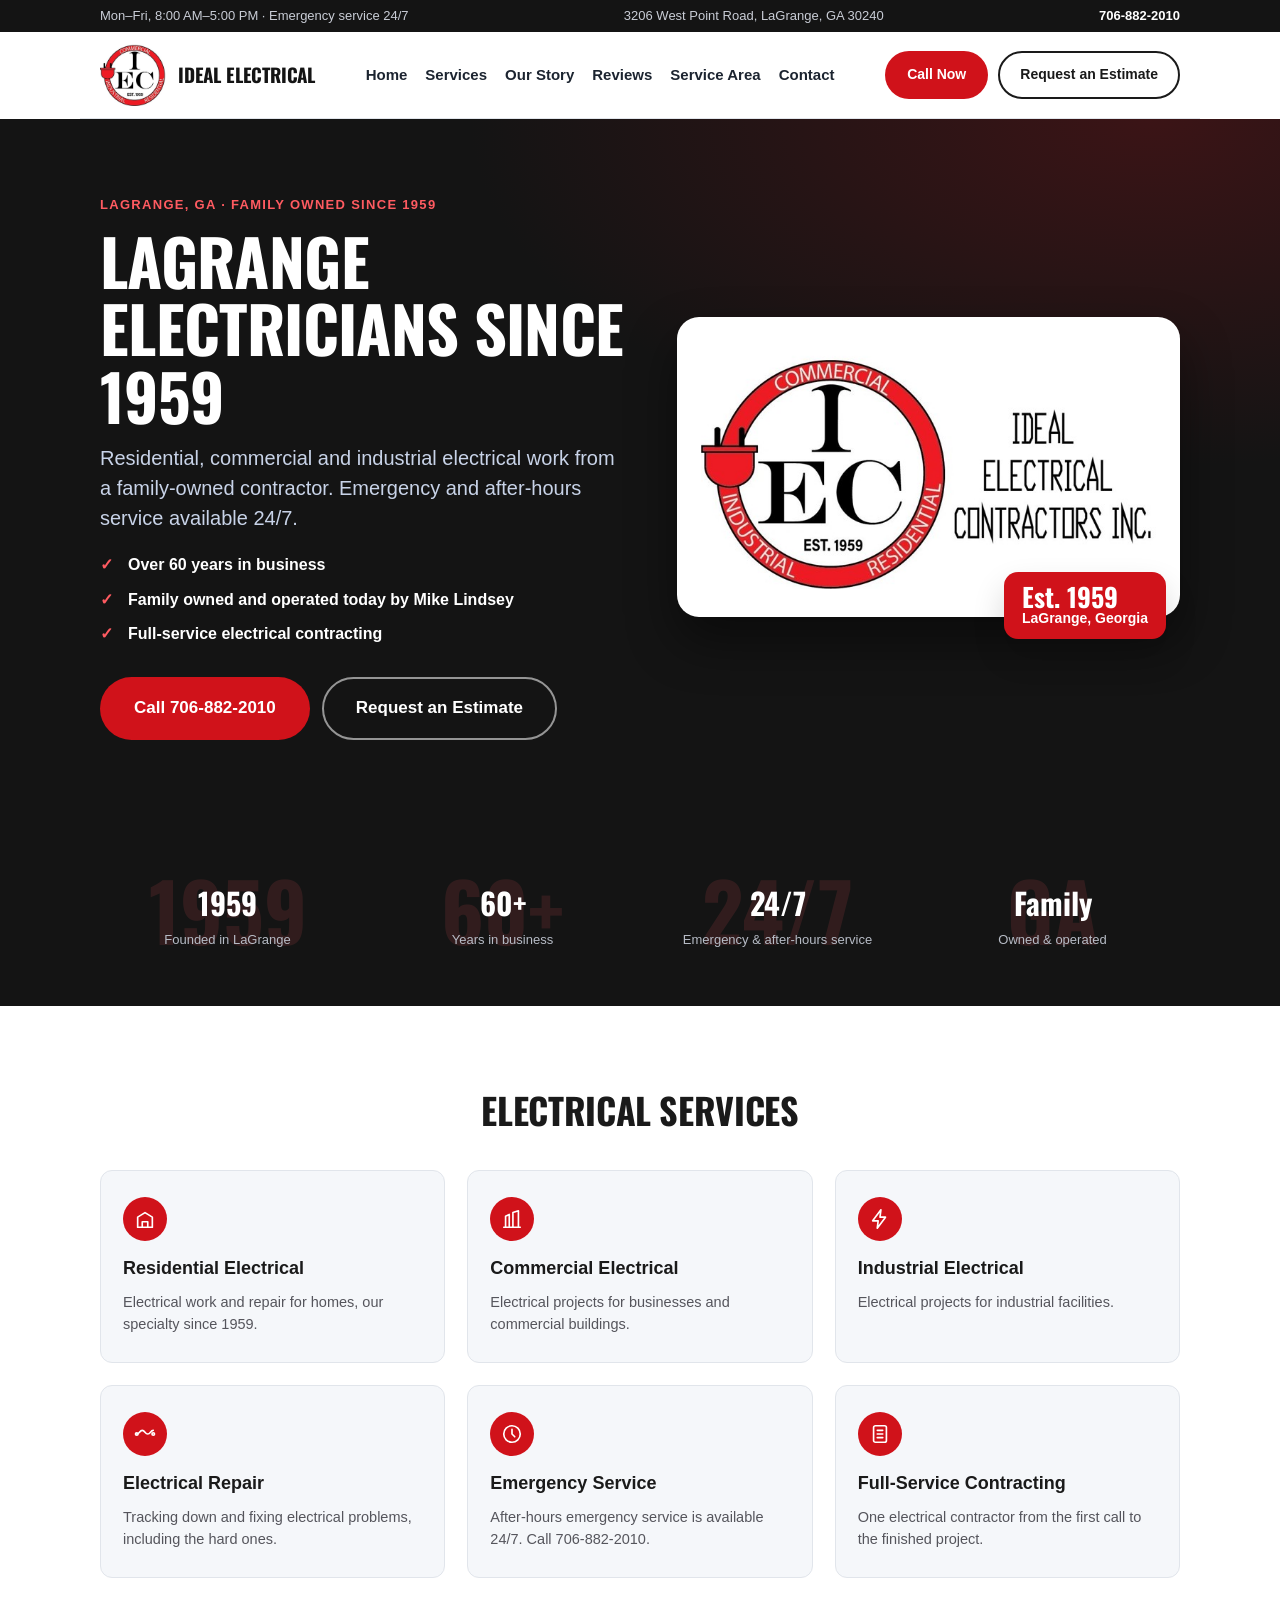
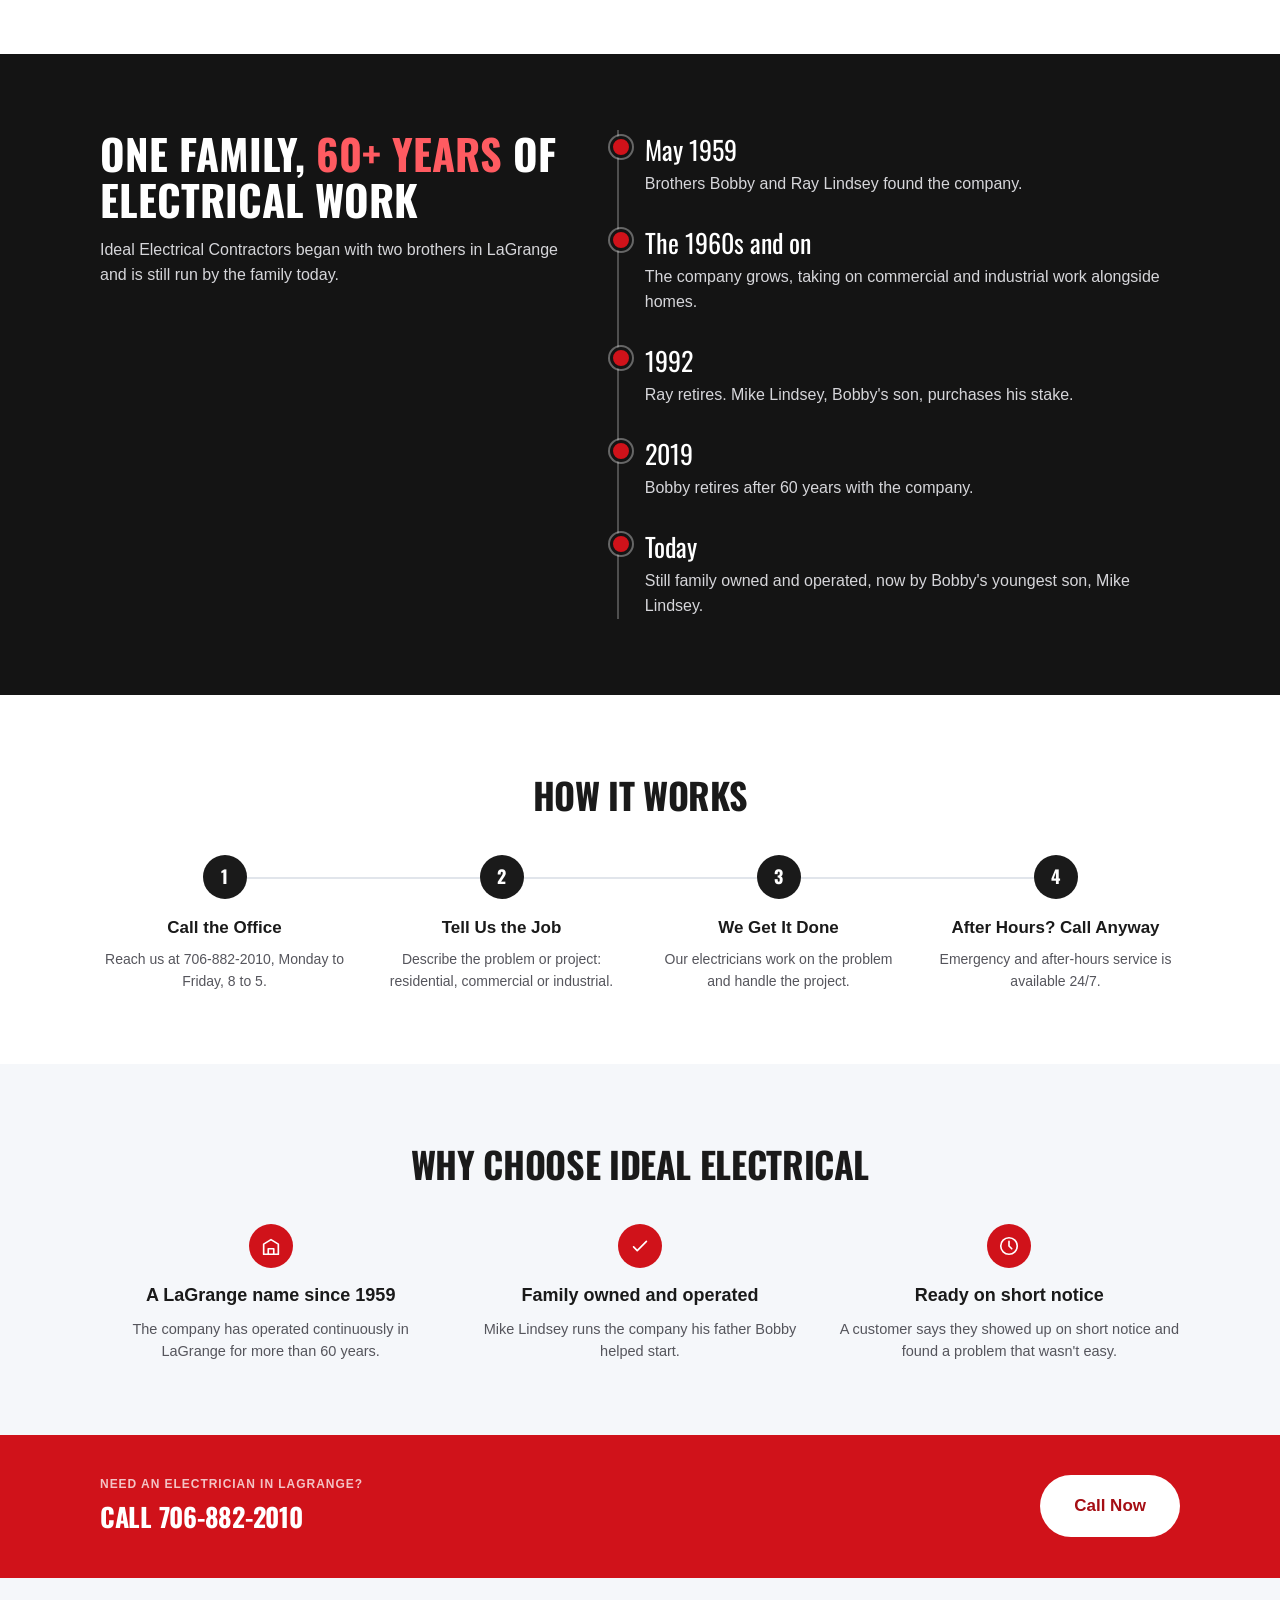
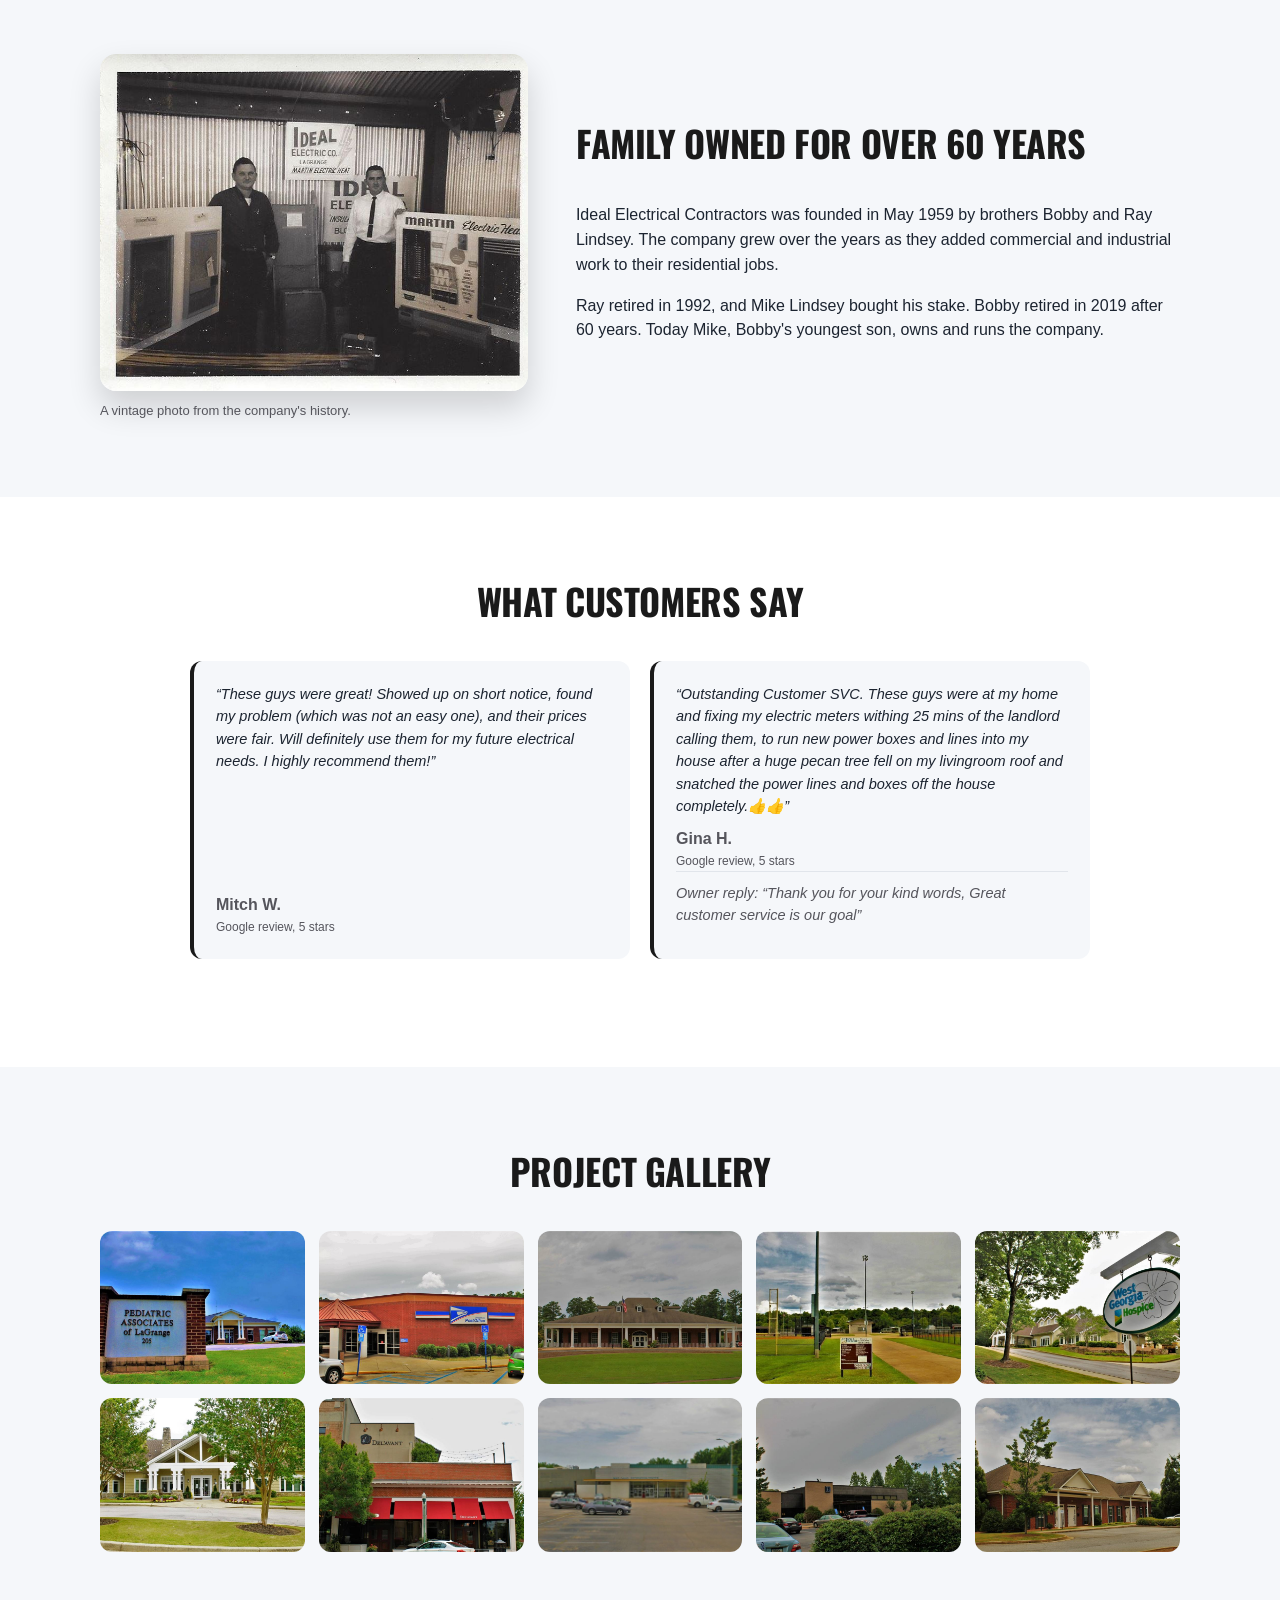
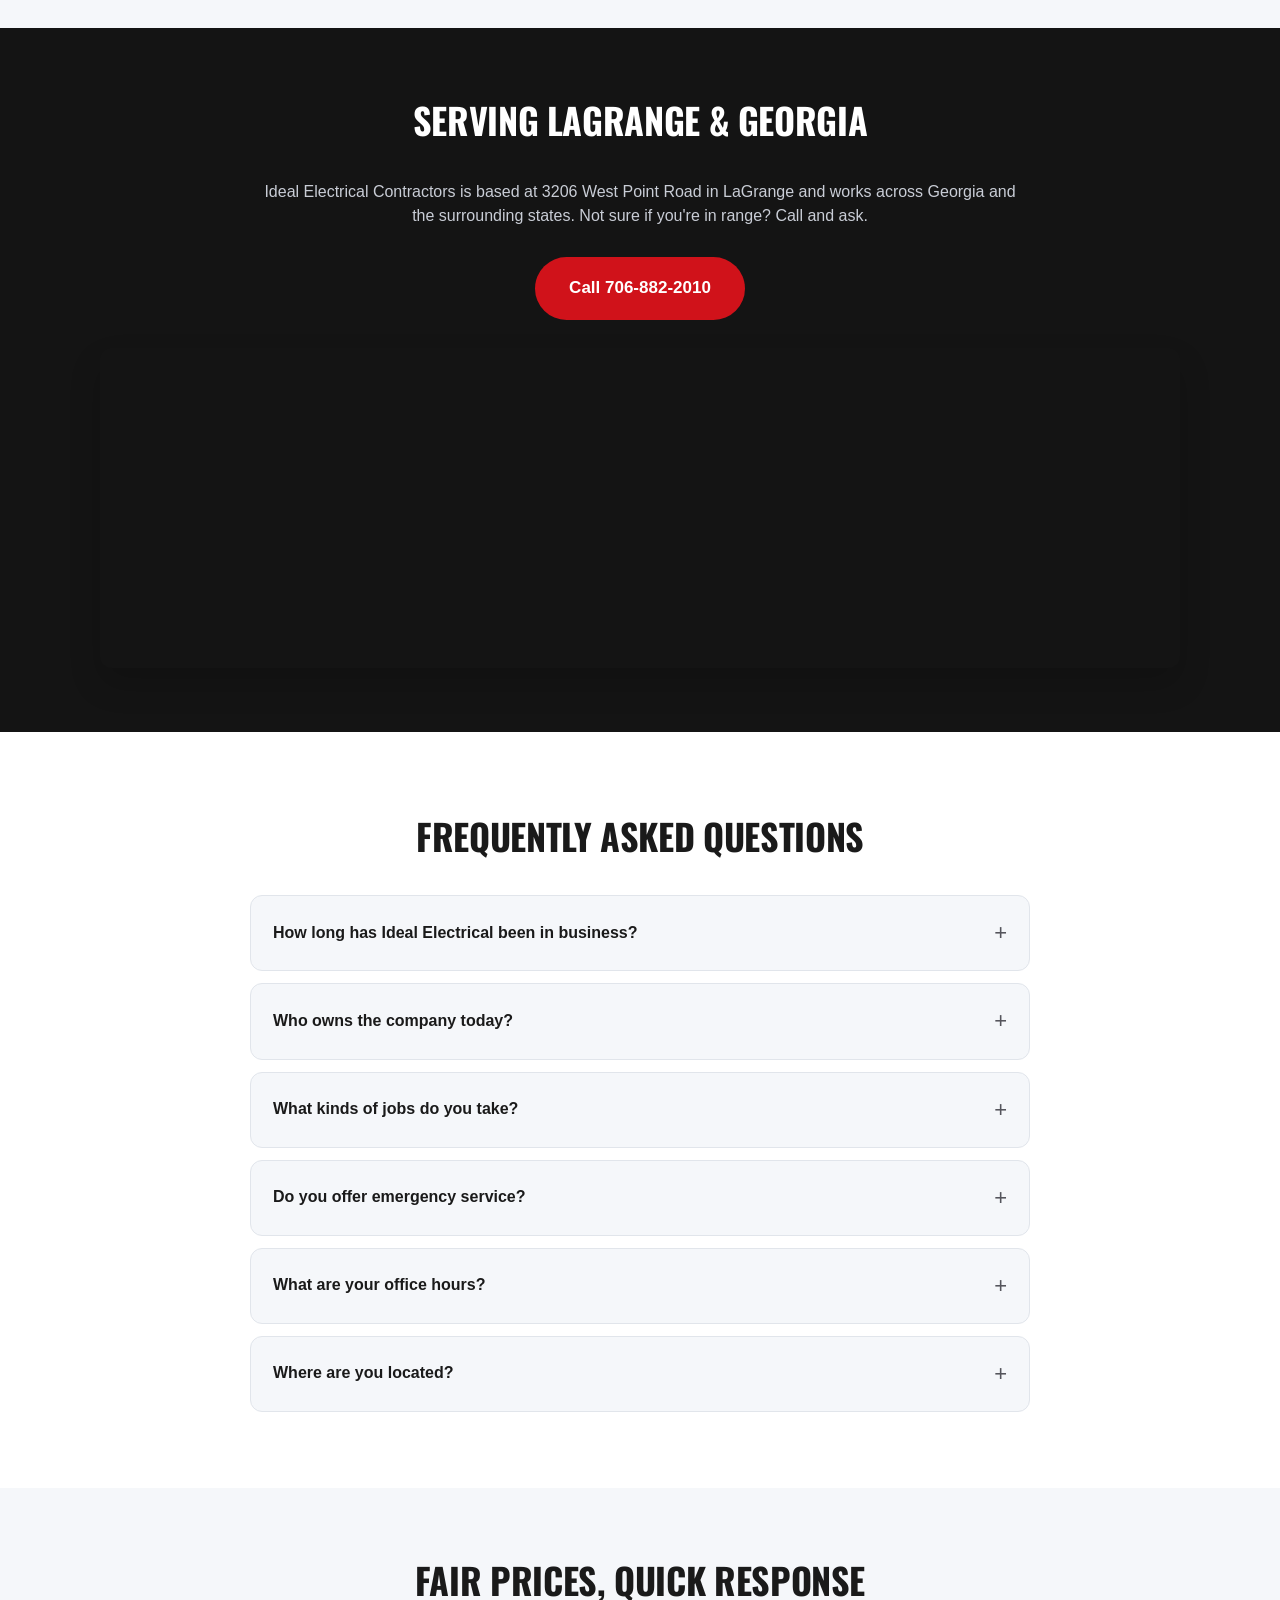
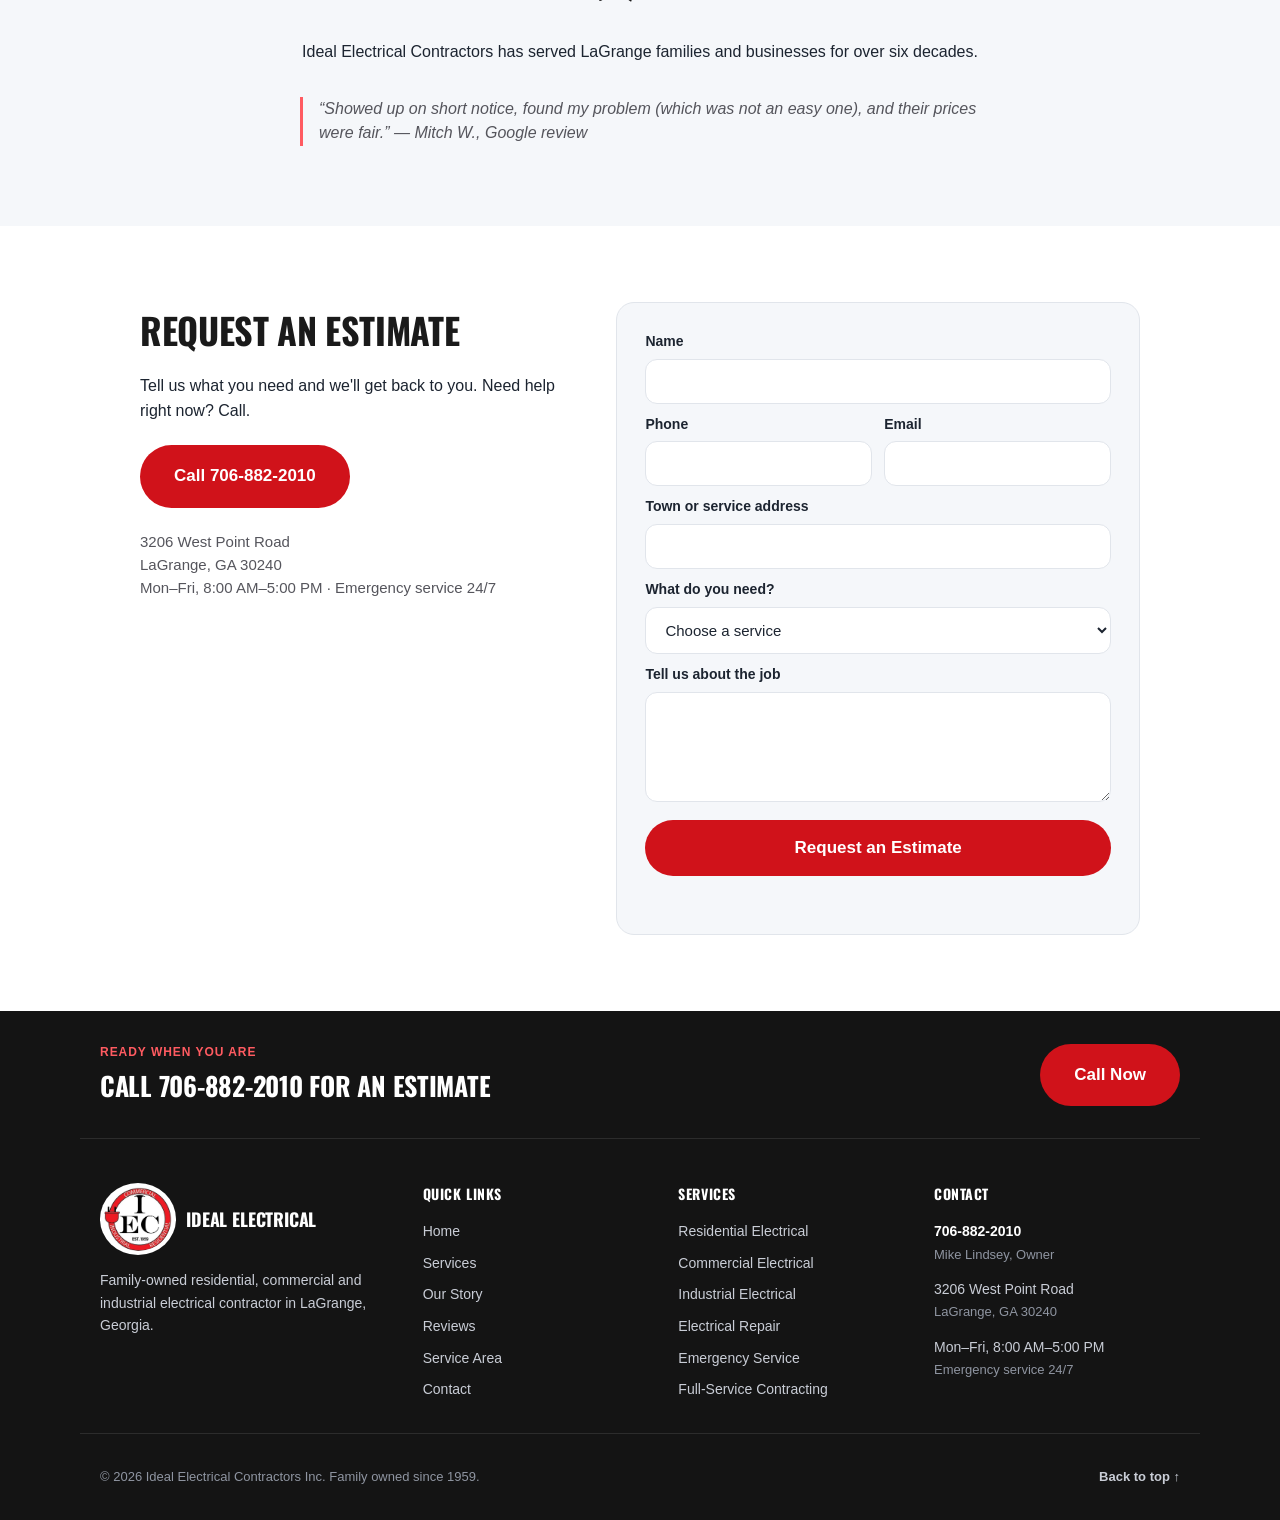
==== index.html @ 40a1b2cd "Free homepage rebuild for Ideal Electrical Contractors (LaGrange, GA) Co-Authored-By: Claude Sonnet " ====
<!DOCTYPE html>
<html lang="en">
<head>
<meta charset="UTF-8">
<meta name="viewport" content="width=device-width, initial-scale=1.0">
<title>LaGrange GA Electrician Since 1959 | Ideal Electrical</title>
<meta name="description" content="Family-owned LaGrange, GA electrical contractor since 1959. Residential, commercial and industrial work, plus 24/7 emergency service. Call 706-882-2010.">
<meta name="robots" content="index, follow">
<meta name="theme-color" content="#141414">
<meta property="og:type" content="website">
<meta property="og:site_name" content="Ideal Electrical Contractors Inc.">
<meta property="og:title" content="LaGrange GA Electrician Since 1959 | Ideal Electrical">
<meta property="og:description" content="Family-owned residential, commercial and industrial electrical contractor in LaGrange, GA since 1959.">
<meta property="og:locale" content="en_US">
<meta name="twitter:card" content="summary_large_image">
<meta name="twitter:title" content="LaGrange GA Electrician Since 1959 | Ideal Electrical">
<meta name="twitter:description" content="Residential, commercial and industrial electrical work since 1959. Call 706-882-2010.">
<!-- TODO before launch: add <link rel="canonical">, og:url, and og:image / twitter:image once the live domain and a hosted preview image exist. -->
<link rel="icon" href="data:image/svg+xml,%3Csvg xmlns='http://www.w3.org/2000/svg' viewBox='0 0 24 24'%3E%3Crect width='24' height='24' rx='5' fill='%23141414'/%3E%3Cpath fill='%23d0121a' d='M13.5 3 6 13.5h5L10 21l8-11h-5.2z'/%3E%3C/svg%3E">
<link rel="preconnect" href="https://fonts.googleapis.com">
<link rel="preconnect" href="https://fonts.gstatic.com" crossorigin>
<link href="https://fonts.googleapis.com/css2?family=Oswald:wght@500;700&display=swap" rel="stylesheet">
<style>
/* ============ Design tokens ============
   Swap these per-business. Pull the primary/accent from the business's real
   logo/brand if they have one — sample the actual pixel colors (PIL/Pillow)
   rather than eyeballing a hex value, it's consistently more accurate.
   Otherwise this navy/amber pairing reads as "trades/trust" without looking
   like a template. Keep it to ONE dominant accent color doing all the
   CTA/heading work; a second brand color (if any) should stay a sparing
   accent (underlines, stat ghost numerals) rather than a second competing
   button color. Dark sections use a near-black ink rather than a second
   brand color — see "Modern visual design patterns" in references/patterns.md. */
:root {
  --color-primary: #1a1a1a;      /* deep navy — the one accent */
  --color-primary-dark: #000000;
  --color-ink: #141414;          /* near-black — full-bleed section bands */
  --color-accent: #ff5b61;       /* amber — sparing use only (underlines, ghost numerals) */
  --color-accent-dark: #d0121a;
  --color-text: #1c2430;
  --color-text-muted: #55555c;
  --color-bg: #ffffff;
  --color-bg-alt: #f5f7fa;
  --color-border: #e1e5eb;
  --font-body: -apple-system, BlinkMacSystemFont, "Segoe UI", Roboto, Helvetica, Arial, sans-serif;
  --font-heading: "Oswald", var(--font-body);
  --radius: 12px;
  --radius-pill: 999px;
  --shadow: 0 2px 10px rgba(0,0,0,.08);
  --shadow-lift: 0 16px 32px rgba(0,0,0,.16);
}

* { box-sizing: border-box; }
html { scroll-behavior: smooth; }
body {
  margin: 0;
  font-family: var(--font-body);
  color: var(--color-text);
  background: var(--color-bg);
  line-height: 1.55;
}
img { max-width: 100%; display: block; }
a { color: inherit; }
.wrap { max-width: 1120px; margin: 0 auto; padding: 0 20px; }

.skip-link {
  position: absolute; left: -999px; top: 0; background: #fff; color: #000;
  padding: 10px 16px; z-index: 100;
}
.skip-link:focus { left: 10px; top: 10px; }

/* Scroll-reveal: opacity + slight rise, disabled outright for reduced-motion.
   Motion is decoration only — never applied to phone numbers or CTAs. */
.reveal { opacity: 0; transform: translateY(16px); transition: opacity .5s ease, transform .5s ease; }
.reveal.is-visible { opacity: 1; transform: translateY(0); }
@media (prefers-reduced-motion: reduce) {
  .reveal { opacity: 1; transform: none; transition: none; }
}

/* ============ Buttons ============ */
.btn {
  display: inline-block;
  padding: 13px 26px;
  border-radius: var(--radius-pill);
  font-weight: 600;
  text-decoration: none;
  border: 2px solid transparent;
  cursor: pointer;
  font-size: 15px;
  transition: background .15s ease, color .15s ease, border-color .15s ease, transform .15s ease;
}
.btn-primary { background: var(--color-primary); color: #fff; }
.btn-primary:hover { background: var(--color-primary-dark); }
.btn-outline { background: transparent; border-color: currentColor; }
.btn-outline:hover { background: rgba(0,0,0,.05); }
.btn-lg { padding: 16px 32px; font-size: 17px; }

/* ============ Header ============ */
.topbar {
  background: var(--color-ink);
  color: #c9cdd6;
  font-size: 13px;
}
.topbar-inner {
  display: flex; flex-wrap: wrap; gap: 8px 20px;
  justify-content: space-between; align-items: center;
  padding: 6px 20px;
}
.topbar-phone { color: #fff; font-weight: 700; text-decoration: none; }
/* The topbar is sticky-header chrome that eats a disproportionate chunk of a
   phone viewport on every scroll position. The phone number is already a
   persistent nav button and a persistent bottom bar on mobile, so the topbar
   (hours + address) is redundant below this width — drop it to give content
   the room back. */
@media (max-width: 640px) {
  .topbar { display: none; }
}

.main-nav {
  display: flex; align-items: center; justify-content: space-between;
  gap: 16px; padding: 12px 20px;
  background: rgba(255,255,255,.9);
  backdrop-filter: saturate(180%) blur(8px);
  border-bottom: 1px solid var(--color-border);
  transition: padding .2s ease, box-shadow .2s ease;
}
.site-header.is-scrolled .main-nav { padding: 6px 20px; box-shadow: var(--shadow); }
.logo { display: flex; align-items: center; gap: 10px; text-decoration: none; }
.logo-badge {
  width: 60px; height: 60px; border-radius: 50%; overflow: hidden;
  position: relative; flex-shrink: 0; background: #fff;
  box-shadow: inset 0 0 0 1px var(--color-border);
  transition: width .2s ease, height .2s ease;
}
.site-header.is-scrolled .logo-badge { width: 46px; height: 46px; }
.logo-badge img { width: 100%; height: 100%; object-fit: cover; }
.logo-text {
  font-family: var(--font-heading); font-size: 22px; font-weight: 700;
  color: var(--color-primary); letter-spacing: -0.01em; text-transform: uppercase;
}
.nav-links { list-style: none; display: flex; gap: 24px; margin: 0; padding: 0; }
.nav-links a { text-decoration: none; font-weight: 600; font-size: 15px; color: var(--color-text); }
.nav-links a:hover { color: var(--color-primary); }
.nav-ctas { display: flex; gap: 10px; }
.nav-ctas .btn-outline { border-color: var(--color-primary); color: var(--color-primary); }
.site-header { position: sticky; top: 0; z-index: 50; }

/* Hamburger toggle — hidden on desktop, shown under the mobile breakpoint */
.menu-toggle {
  display: none; flex-direction: column; justify-content: center; align-items: center;
  gap: 5px; width: 40px; height: 40px; padding: 8px; margin: 0;
  background: transparent; border: none; cursor: pointer; flex-shrink: 0;
}
.menu-toggle span {
  display: block; width: 100%; height: 2px; background: var(--color-primary);
  border-radius: 2px; transition: transform .2s ease, opacity .2s ease;
}
.menu-toggle[aria-expanded="true"] span:nth-child(1) { transform: translateY(7px) rotate(45deg); }
.menu-toggle[aria-expanded="true"] span:nth-child(2) { opacity: 0; }
.menu-toggle[aria-expanded="true"] span:nth-child(3) { transform: translateY(-7px) rotate(-45deg); }

/* Mobile dropdown menu — holds the nav links AND the Call/Estimate buttons on
   mobile, since there's no room for them in the header bar itself. Anchored
   under the header as a floating panel so it overlays the page instead of
   pushing content down. */
.mobile-menu {
  display: none;
  position: absolute; top: 100%; left: 0; right: 0;
  background: #fff; border-bottom: 1px solid var(--color-border);
  box-shadow: var(--shadow-lift);
  padding: 8px 20px 24px;
}
.mobile-menu.is-open { display: block; }
.mobile-menu-links { list-style: none; margin: 0; padding: 0; display: grid; }
.mobile-menu-links a {
  display: block; padding: 14px 2px; font-weight: 600; font-size: 16px;
  text-decoration: none; color: var(--color-text); border-bottom: 1px solid var(--color-border);
}
.mobile-menu-ctas { display: grid; gap: 10px; margin-top: 16px; }
.mobile-menu-ctas .btn { text-align: center; width: 100%; }
.mobile-menu-ctas .btn-outline { border-color: var(--color-primary); color: var(--color-primary); }

@media (max-width: 860px) {
  .nav-links { display: none; }  /* desktop inline nav — replaced by the mobile menu below */
  .nav-ctas { display: none; }   /* header buttons — moved into the mobile menu, not the header bar */
  .menu-toggle { display: flex; }
  .main-nav { position: relative; flex-wrap: nowrap; }
}
@media (min-width: 861px) {
  .mobile-menu { display: none !important; }
}

/* ============ Hero (dark band, framed photo; source photos are low-res so no full-bleed) ============ */
.hero { background: radial-gradient(1100px 520px at 85% 0%, #1d4a96 0%, var(--color-ink) 62%); padding: 76px 0 84px; overflow: hidden; position: relative; }
.hero-inner { display: grid; grid-template-columns: 1.1fr 1fr; gap: 48px; align-items: center; }
.hero-label {
  position: absolute; left: 14px; top: 50%; writing-mode: vertical-rl; transform: rotate(180deg) translateY(50%);
  font-size: 11px; letter-spacing: .3em; text-transform: uppercase; color: rgba(255,255,255,.45); font-weight: 700;
}
.eyebrow { text-transform: uppercase; letter-spacing: .1em; font-size: 13px; font-weight: 700; color: var(--color-accent); margin: 0 0 12px; }
.hero h1 {
  font-family: var(--font-heading); font-size: clamp(36px, 5.6vw, 64px);
  line-height: 1.05; margin: 0 0 20px; color: #fff; text-transform: uppercase; letter-spacing: -0.01em;
}
.hero h1 .h1-sub { display: block; font-family: var(--font-body); font-size: clamp(16px, 1.7vw, 20px); text-transform: none; letter-spacing: 0; color: #c8d3e8; font-weight: 500; margin-top: 14px; line-height: 1.5; max-width: 34em; }
.trust-bullets { list-style: none; margin: 0 0 30px; padding: 0; display: grid; gap: 10px; color: #fff; }
.trust-bullets li { font-weight: 600; padding-left: 28px; position: relative; }
.trust-bullets li::before { content: "\2713"; position: absolute; left: 0; color: var(--color-accent); font-weight: 800; }
.hero-ctas { display: flex; gap: 12px; flex-wrap: wrap; }
.hero .btn-outline { color: #fff; border-color: rgba(255,255,255,.55); }
.hero .btn-outline:hover { background: rgba(255,255,255,.1); }
.btn-accent { background: var(--color-accent); color: #10203f; }
.btn-accent:hover { background: #ffc44f; }

.hero-media { position: relative; }
.hero-media::before {
  content: ""; position: absolute; inset: 18px -16px -16px 18px; border-radius: 22px;
  border: 2px solid var(--color-accent); opacity: .55;
}
.hero-media img.stock-photo { position: relative; width: 100%; aspect-ratio: 4 / 3; object-fit: cover; border-radius: 18px; box-shadow: 0 24px 50px rgba(0,0,0,.45); }
.hero-badge {
  position: absolute; z-index: 2; left: -14px; bottom: 22px; background: var(--color-accent); color: #10203f;
  padding: 12px 18px; border-radius: 14px; font-weight: 800; font-size: 14px; line-height: 1.25; box-shadow: var(--shadow-lift);
}
.hero-badge span { display: block; font-family: var(--font-heading); font-size: 26px; line-height: 1; }
@media (max-width: 860px) {
  .hero { padding: 52px 0 64px; }
  .hero-inner { grid-template-columns: 1fr; }
  .hero-label { display: none; }
  .hero-media { margin: 0 12px 0 0; }
  .hero-badge { left: 10px; }
}

.photo-placeholder {
  background: repeating-linear-gradient(45deg, #dde3ec, #dde3ec 12px, #eef1f6 12px, #eef1f6 24px);
  border: 2px dashed #b7c0cf; border-radius: var(--radius); min-height: 280px;
  display: flex; align-items: center; justify-content: center; color: #5b6472; font-weight: 700; text-align: center; padding: 20px;
}

/* ============ Trust stats bar (ghost-numeral treatment) ============
   data-ghost repeats the stat value as a huge, low-opacity watermark behind
   it — the single highest-payoff visual device found in the modern-design
   research. font-size uses clamp(), not a fixed px — a fixed size overflows
   into the neighboring column on narrow phones. */
.stats-bar { background: var(--color-ink); color: #fff; padding: 44px 0; }
.stats-grid {
  display: grid; grid-template-columns: repeat(4, 1fr); gap: 20px; text-align: center;
}
.stat { position: relative; padding: 12px 8px; overflow: hidden; }
.stat::before {
  content: attr(data-ghost);
  position: absolute; top: 50%; left: 50%; transform: translate(-50%, -55%);
  font-family: var(--font-heading); font-size: clamp(36px, 12vw, 80px); font-weight: 700;
  color: var(--color-accent); opacity: .12; white-space: nowrap; z-index: 0;
  pointer-events: none;
}
.stat-value { position: relative; z-index: 1; display: block; font-family: var(--font-heading); font-size: 30px; font-weight: 700; }
.stat-label { position: relative; z-index: 1; display: block; font-size: 13px; color: #b7bcc6; margin-top: 4px; }
@media (max-width: 700px) { .stats-grid { grid-template-columns: repeat(2, 1fr); } }

/* ============ Services ============ */
.services { padding: 76px 0; }
.services h2, .about h2, .testimonials h2, .service-area h2, .guarantee h2, .contact h2,
.process h2, .why-us h2, .gallery h2, .faq h2 {
  font-family: var(--font-heading); text-transform: uppercase; letter-spacing: -0.01em;
  font-size: clamp(26px, 3.4vw, 36px); color: var(--color-primary); margin: 0 0 32px; text-align: center;
}
.service-area h2 { color: #fff; }
.services-grid { display: grid; grid-template-columns: repeat(3, 1fr); gap: 22px; }
.service-card {
  background: var(--color-bg-alt); border-radius: var(--radius); padding: 26px 22px;
  border: 1px solid var(--color-border);
  transition: transform .2s ease, box-shadow .2s ease, border-color .2s ease;
}
.service-card:hover { transform: translateY(-6px); box-shadow: var(--shadow-lift); border-color: transparent; }
.service-icon {
  width: 44px; height: 44px; border-radius: 50%; background: var(--color-primary);
  display: flex; align-items: center; justify-content: center; margin-bottom: 14px;
}
.service-icon svg { width: 22px; height: 22px; stroke: #fff; fill: none; }
.service-card h3 { margin: 0 0 8px; color: var(--color-primary); font-size: 18px; }
.service-card p { margin: 0; color: var(--color-text-muted); font-size: 14.5px; }
@media (max-width: 860px) { .services-grid { grid-template-columns: repeat(2, 1fr); } }
@media (max-width: 560px) { .services-grid { grid-template-columns: 1fr; } }

/* ============ How It Works (process steps) ============ */
.process { padding: 72px 0; background: var(--color-bg); }
.process-grid { display: grid; grid-template-columns: repeat(4, 1fr); gap: 28px; position: relative; }
.process-grid::before {
  content: ""; position: absolute; top: 22px; left: 12.5%; right: 12.5%; height: 2px;
  background: var(--color-border); z-index: 0;
}
.process-step { position: relative; z-index: 1; text-align: center; }
.process-num {
  display: flex; align-items: center; justify-content: center; margin: 0 auto 16px;
  width: 44px; height: 44px; border-radius: 50%; background: var(--color-primary);
  color: #fff; font-family: var(--font-heading); font-weight: 700; font-size: 18px;
}
.process-step h3 { margin: 0 0 8px; color: var(--color-primary); font-size: 17px; }
.process-step p { margin: 0; color: var(--color-text-muted); font-size: 14px; }
@media (max-width: 860px) {
  .process-grid { grid-template-columns: 1fr 1fr; gap: 32px 20px; }
  .process-grid::before { display: none; }
}
@media (max-width: 480px) { .process-grid { grid-template-columns: 1fr; } }

/* ============ Why Choose Us ============ */
.why-us { padding: 72px 0; background: var(--color-bg-alt); }
.why-us-grid { display: grid; grid-template-columns: repeat(3, 1fr); gap: 28px; }
.why-us-item { text-align: center; }
.why-us-item .service-icon { margin: 0 auto 14px; }
.why-us-item h3 { margin: 0 0 8px; color: var(--color-primary); font-size: 18px; }
.why-us-item p { margin: 0; color: var(--color-text-muted); font-size: 14.5px; }
@media (max-width: 700px) { .why-us-grid { grid-template-columns: 1fr; gap: 32px; } }

/* ============ Mid-page CTA banner ============ */
.cta-banner { background: var(--color-primary); padding: 40px 0; }
.cta-banner-inner {
  display: flex; align-items: center; justify-content: space-between; gap: 20px; flex-wrap: wrap;
}
.cta-banner-eyebrow {
  margin: 0 0 4px; text-transform: uppercase; letter-spacing: .08em; font-size: 12px;
  font-weight: 700; color: rgba(255,255,255,.75);
}
.cta-banner h3 {
  margin: 0; font-family: var(--font-heading); text-transform: uppercase;
  font-size: clamp(19px, 2.4vw, 26px); color: #fff; letter-spacing: -0.01em;
}
.cta-banner .btn-primary { background: #fff; color: var(--color-primary); }
.cta-banner .btn-primary:hover { background: var(--color-bg-alt); }
@media (max-width: 560px) { .cta-banner-inner { flex-direction: column; text-align: center; } }

/* ============ About (blob-crop photo) ============
   A shaped (circle/blob) crop is the best fix for a stock or otherwise
   imperfect photo looking like an obvious placeholder rather than a
   deliberate design choice. */
.about { background: var(--color-bg-alt); padding: 76px 0; }
.about-inner { display: grid; grid-template-columns: .85fr 1.2fr; gap: 48px; align-items: center; }
.about-copy h2 { text-align: left; }
.about-media { position: relative; aspect-ratio: 1 / 1; max-width: 360px; margin: 0 auto; }
.about-media::before {
  content: ""; position: absolute; inset: -18px 6px 6px -18px;
  background: var(--color-accent); opacity: .18; border-radius: 48% 52% 55% 45% / 52% 45% 55% 48%;
  z-index: 0;
}
.about-media img.stock-photo {
  position: relative; z-index: 1; width: 100%; height: 100%; object-fit: cover;
  border-radius: 48% 52% 55% 45% / 52% 45% 55% 48%;
  box-shadow: var(--shadow-lift);
}
@media (max-width: 860px) { .about-inner { grid-template-columns: 1fr; } }

/* ============ Testimonials ============ */
.testimonials { padding: 76px 0; text-align: center; background: var(--color-bg); }
.testimonial-grid { display: grid; grid-template-columns: repeat(3, 1fr); gap: 20px; margin-bottom: 32px; text-align: left; }
.testimonial {
  margin: 0; background: var(--color-bg-alt); border-left: 4px solid var(--color-primary);
  padding: 22px; border-radius: var(--radius); display: flex; flex-direction: column;
  transition: transform .2s ease, box-shadow .2s ease;
}
.testimonial:hover { transform: translateY(-6px); box-shadow: var(--shadow-lift); }
.testimonial p { margin: 0 0 10px; font-style: italic; font-size: 14.5px; }
.testimonial cite { font-weight: 700; font-style: normal; color: var(--color-text-muted); margin-top: auto; }
@media (max-width: 900px) { .testimonial-grid { grid-template-columns: 1fr 1fr; } }
@media (max-width: 620px) { .testimonial-grid { grid-template-columns: 1fr; } }

/* ============ Recent Work gallery ============ */
.gallery { padding: 76px 0; background: var(--color-bg-alt); }
.gallery-grid { display: grid; grid-template-columns: repeat(4, 1fr); gap: 18px; }
.gallery-item { min-height: 0; aspect-ratio: 1 / 1; padding: 12px; font-size: 13px; }
.gallery-item.photo-placeholder { border-radius: var(--radius); }
img.stock-photo.gallery-photo {
  width: 100%; aspect-ratio: 1 / 1; object-fit: cover; border-radius: var(--radius);
  transition: transform .3s ease, box-shadow .3s ease;
}
img.stock-photo.gallery-photo:hover { transform: translateY(-4px); box-shadow: var(--shadow-lift); }
@media (max-width: 860px) { .gallery-grid { grid-template-columns: repeat(2, 1fr); } }

/* ============ Service area (dark ink band) ============ */
.service-area { background: var(--color-ink); color: #fff; padding: 64px 0; text-align: center; }
.service-area-list { color: #c9cdd6; max-width: 760px; margin: 0 auto 28px; }
.map-embed { border-radius: var(--radius); overflow: hidden; box-shadow: var(--shadow-lift); }
.map-embed iframe { width: 100%; height: 320px; border: 0; display: block; filter: grayscale(.15); }

/* ============ FAQ (native details/summary accordion, zero JS) ============ */
.faq { padding: 76px 0; background: var(--color-bg); }
.faq-list { max-width: 780px; margin: 0 auto; display: grid; gap: 12px; }
.faq-item {
  background: var(--color-bg-alt); border: 1px solid var(--color-border); border-radius: var(--radius);
  padding: 4px 22px;
}
.faq-item summary {
  padding: 16px 0; font-weight: 700; color: var(--color-primary); cursor: pointer;
  list-style: none; display: flex; align-items: center; justify-content: space-between; gap: 16px;
}
.faq-item summary::-webkit-details-marker { display: none; }
.faq-item summary::after {
  content: "+"; font-size: 22px; font-weight: 400; color: var(--color-text-muted);
  flex-shrink: 0; transition: transform .2s ease;
}
.faq-item[open] summary::after { transform: rotate(45deg); }
.faq-item p { margin: 0 0 18px; color: var(--color-text-muted); font-size: 14.5px; }

/* ============ Guarantee ============ */
.guarantee { padding: 64px 0; text-align: center; background: var(--color-bg-alt); }
.guarantee-inner { max-width: 720px; margin: 0 auto; }
.guarantee blockquote { margin: 16px 0; font-style: italic; color: var(--color-text-muted); border-left: 3px solid var(--color-accent); padding-left: 16px; text-align: left; display: inline-block; }

/* ============ Contact ============ */
.contact { background: var(--color-bg); padding: 76px 0; text-align: center; }
.contact-inner { max-width: 520px; margin: 0 auto; }
.contact-form { display: grid; gap: 12px; margin-top: 20px; text-align: left; }
.contact-form input, .contact-form textarea {
  padding: 13px 15px; border: 1px solid var(--color-border); border-radius: var(--radius);
  font-family: inherit; font-size: 15px;
}
.contact-form textarea { min-height: 100px; resize: vertical; }

/* ============ Footer ============
   Not a bare 3-line block: a CTA band, a 4-column grid, a bottom bar. */
.site-footer { background: var(--color-ink); color: #c9cdd6; font-size: 14px; }

.footer-cta {
  display: flex; align-items: center; justify-content: space-between; gap: 20px;
  flex-wrap: wrap; padding-top: 32px; padding-bottom: 32px;
  border-bottom: 1px solid rgba(255,255,255,.1);
}
.footer-cta-eyebrow {
  margin: 0 0 4px; text-transform: uppercase; letter-spacing: .08em; font-size: 12px;
  font-weight: 700; color: var(--color-accent);
}
.footer-cta h3 {
  margin: 0; font-family: var(--font-heading); text-transform: uppercase;
  font-size: clamp(19px, 2.4vw, 26px); color: #fff; letter-spacing: -0.01em;
}

.footer-grid {
  display: grid; grid-template-columns: 1.3fr 1fr 1fr 1.1fr; gap: 32px;
  padding-top: 44px; padding-bottom: 32px;
}
.footer-col h4 {
  margin: 0 0 16px; color: #fff; font-family: var(--font-heading);
  text-transform: uppercase; font-size: 14px; letter-spacing: .04em;
}
.footer-brand .footer-logo { display: flex; align-items: center; gap: 10px; margin-bottom: 14px; }
.footer-brand .footer-logo .logo-badge { width: 52px; height: 52px; }
.footer-brand .footer-logo span.logo-text { font-size: 18px; color: #fff; }
.footer-brand p { margin: 0 0 10px; line-height: 1.6; }
.footer-rating { color: var(--color-accent); font-weight: 700; letter-spacing: .02em; }
.footer-col ul { list-style: none; margin: 0; padding: 0; display: grid; gap: 10px; }
.footer-col ul a { color: #c9cdd6; text-decoration: none; }
.footer-col ul a:hover { color: #fff; }
.footer-col .contact-line { margin: 0 0 14px; }
.footer-col .contact-line a { color: #fff; text-decoration: none; font-weight: 700; }
.footer-col .contact-line .muted { display: block; color: #8f95a1; font-size: 13px; margin-top: 2px; }

.footer-bottom {
  display: flex; align-items: center; justify-content: space-between; gap: 16px;
  flex-wrap: wrap; padding-top: 20px; padding-bottom: 20px;
  border-top: 1px solid rgba(255,255,255,.1);
  font-size: 13px; color: #8f95a1;
}
.back-to-top {
  color: #c9cdd6; text-decoration: none; font-weight: 600; font-size: 13px;
  background: none; border: none; cursor: pointer; padding: 0;
}
.back-to-top:hover { color: #fff; }

@media (max-width: 860px) {
  .footer-grid { grid-template-columns: 1fr 1fr; }
  .footer-brand { grid-column: 1 / -1; }
}
@media (max-width: 560px) {
  .footer-grid { grid-template-columns: 1fr; text-align: center; }
  .footer-brand .footer-logo { justify-content: center; }
  .footer-cta { flex-direction: column; text-align: center; }
  .footer-bottom { flex-direction: column; text-align: center; }
}

/* ============ Sticky mobile CTA ============ */
.sticky-cta {
  display: none;
  position: fixed; bottom: 0; left: 0; right: 0; z-index: 60;
  background: var(--color-primary); color: #fff; text-align: center;
  padding: 14px; font-weight: 800; text-decoration: none; font-size: 16px;
}
@media (max-width: 860px) { .sticky-cta { display: block; } body { padding-bottom: 54px; } }

/* ============ Additions for Blue Star ============ */
.logo-star { width: 46px; height: 46px; border-radius: 50%; background: var(--color-primary); display: flex; align-items: center; justify-content: center; flex-shrink: 0; }
.logo-star svg { width: 26px; height: 26px; fill: var(--color-accent); }
.logo-text { line-height: 1.05; }
.logo-text small { display: block; font-family: var(--font-body); font-size: 10px; letter-spacing: .18em; font-weight: 700; color: var(--color-text-muted); }
.site-footer .logo-text small { color: #8f95a1; }

.services-more { text-align: center; color: var(--color-text-muted); margin: 28px auto 0; max-width: 760px; }
.emergency { margin: 22px auto 0; max-width: 760px; background: #fff7e3; border: 1px solid #f0d58f; border-radius: var(--radius); padding: 14px 18px; text-align: center; font-weight: 600; }
.emergency a { color: var(--color-primary); font-weight: 800; }

.technique { background: var(--color-ink); color: #fff; padding: 76px 0; }
.technique-inner { display: grid; grid-template-columns: 1fr 1.2fr; gap: 48px; align-items: start; }
.technique h2 { font-family: var(--font-heading); text-transform: uppercase; font-size: clamp(28px, 3.8vw, 42px); line-height: 1.1; margin: 0 0 16px; color: #fff; }
.technique h2 em { font-style: normal; color: var(--color-accent); }
.technique p { color: #c8d3e8; margin: 0; }
.technique-list { list-style: none; margin: 0; padding: 0; display: grid; gap: 14px; }
.technique-list li { background: rgba(255,255,255,.06); border: 1px solid rgba(255,255,255,.1); border-radius: var(--radius); padding: 16px 18px 16px 52px; position: relative; color: #e6ecf7; font-size: 15px; }
.technique-list li::before { content: "\2713"; position: absolute; left: 18px; top: 15px; color: var(--color-accent); font-weight: 800; }
.technique-list strong { color: #fff; }
@media (max-width: 860px) { .technique-inner { grid-template-columns: 1fr; gap: 28px; } }

.about-media img.stock-photo { object-position: center 20%; }

.gallery-grid.g3 { grid-template-columns: repeat(3, 1fr); }
.gallery-btn { padding: 0; border: 0; background: none; cursor: pointer; border-radius: var(--radius); display: block; }
.gallery-btn img { width: 100%; aspect-ratio: 4 / 3; object-fit: cover; border-radius: var(--radius); transition: transform .3s ease, box-shadow .3s ease; }
.gallery-btn:hover img { transform: translateY(-4px); box-shadow: var(--shadow-lift); }
@media (max-width: 860px) { .gallery-grid.g3 { grid-template-columns: repeat(2, 1fr); } }

.lightbox { position: fixed; inset: 0; z-index: 200; background: rgba(6,12,25,.92); display: none; align-items: center; justify-content: center; padding: 20px; }
.lightbox.is-open { display: flex; }
.lightbox figure { margin: 0; text-align: center; max-width: 100%; }
.lightbox img { max-width: min(92vw, 720px); max-height: 70vh; width: auto; margin: 0 auto; border-radius: 10px; background: #fff; }
.lightbox figcaption { color: #e6ecf7; margin: 14px auto 0; font-size: 15px; max-width: 640px; }
.lightbox-count { color: #9aa6bd; font-size: 13px; margin-top: 6px; }
.lb-btn { position: absolute; background: rgba(255,255,255,.14); color: #fff; border: 0; width: 46px; height: 46px; border-radius: 50%; font-size: 24px; cursor: pointer; }
.lb-btn:hover { background: rgba(255,255,255,.28); }
.lb-close { top: 16px; right: 16px; }
.lb-prev { left: 16px; top: 50%; }
.lb-next { right: 16px; top: 50%; }

.testimonial cite span { display: block; font-weight: 500; font-size: 12px; }
.testimonial-grid.two { grid-template-columns: repeat(3, 1fr); }

.contact-form label { font-weight: 600; font-size: 14px; margin-bottom: -6px; }
.form-note { margin: 4px 0 0; font-size: 14px; color: var(--color-primary); font-weight: 600; min-height: 1.2em; }

a:focus-visible, button:focus-visible, summary:focus-visible, input:focus-visible, textarea:focus-visible { outline: 3px solid var(--color-primary); outline-offset: 2px; }
.hero a:focus-visible, .technique a:focus-visible, .site-footer a:focus-visible, .lightbox button:focus-visible, .stats-bar a:focus-visible, .cta-banner a:focus-visible { outline-color: var(--color-accent); }

#main, #services, #about, #reviews, #service-area, #contact { scroll-margin-top: 112px; }
@media (max-width: 640px) { #main, #services, #about, #reviews, #service-area, #contact { scroll-margin-top: 78px; } }

/* ============ Georgia Residential Electric overrides ============ */
.hero {
  background: none;
  padding: 120px 0 110px; min-height: 620px; display: flex; align-items: center;
}
.hero-inner { grid-template-columns: minmax(0, 700px); width: 100%; }
.btn-accent { background: var(--color-primary); color: #fff; }
.btn-accent:hover { background: var(--color-primary-dark); }
.hero .btn-outline { color: #fff; }
.logo img { height: 58px; width: auto; display: block; transition: height .2s ease; }
.site-header.is-scrolled .logo img { height: 46px; }
.footer-logo img { height: 64px; width: auto; }
.emergency { background: #fdeced; border-color: #f1bcbe; }
.service-area h2 { color: #fff; }
.cta-banner .btn-primary { color: var(--color-primary-dark); }

.feature { padding: 76px 0; }
.feature.dark { background: var(--color-ink); color: #fff; }
.feature-inner { display: grid; grid-template-columns: 1fr 1fr; gap: 52px; align-items: center; }
.feature.flip .feature-media { order: 2; }
.feature h2 { font-family: var(--font-heading); text-transform: uppercase; font-size: clamp(26px, 3.6vw, 40px); line-height: 1.1; margin: 0 0 16px; color: var(--color-primary); }
.feature.dark h2 { color: #fff; }
.feature p { margin: 0 0 14px; color: var(--color-text-muted); }
.feature.dark p { color: #d5d1d2; }
.feature-media img.photo { width: 100%; height: auto; border-radius: 18px; box-shadow: var(--shadow-lift); aspect-ratio: 4 / 3; object-fit: cover; }
.feature-logo { background: #fff; border-radius: 12px; padding: 14px 20px; display: inline-block; margin-bottom: 18px; }
.feature-logo img { height: 44px; width: auto; }
.feature .btn { margin-top: 6px; }
@media (max-width: 860px) { .feature-inner { grid-template-columns: 1fr; gap: 28px; } .feature.flip .feature-media { order: 0; } }

.gallery-grid.g3 { grid-template-columns: repeat(3, 1fr); }
.gallery-btn img { aspect-ratio: 1 / 1; height: auto; }
@media (max-width: 560px) { .gallery-grid.g3 { grid-template-columns: 1fr 1fr; } }

.contact-actions { display: flex; gap: 12px; justify-content: center; flex-wrap: wrap; margin-top: 22px; }
.contact-lines { margin: 22px 0 0; color: var(--color-text-muted); font-size: 15px; }
.contact-lines a { color: var(--color-primary-dark); font-weight: 700; }
.contact-inner { max-width: 640px; }
.more-services { margin: 26px auto 0; max-width: 820px; text-align: center; color: var(--color-text-muted); font-size: 14.5px; }
.footer-rating a, .google-reviews-link { color: var(--color-accent); font-weight: 700; text-decoration: none; }
.footer-rating a:hover, .google-reviews-link:hover { text-decoration: underline; }
.footer-logo img { height: 72px; }

/* Contact: info + estimate form */
.contact-wrap { display: grid; grid-template-columns: .9fr 1.1fr; gap: 48px; align-items: start; text-align: left; max-width: 1040px; }
.contact-info h2 { text-align: left; margin-bottom: 16px; }
.contact-info .contact-actions { justify-content: flex-start; }
.contact-form { margin-top: 0; background: var(--color-bg-alt); border: 1px solid var(--color-border); border-radius: 18px; padding: 28px; gap: 10px; }
.contact-form input, .contact-form textarea, .contact-form select { width: 100%; padding: 13px 15px; border: 1px solid var(--color-border); border-radius: var(--radius); font-family: inherit; font-size: 15px; background: #fff; color: var(--color-text); }
.contact-form textarea { min-height: 110px; }
.contact-form label { margin-bottom: -4px; }
.contact-form .btn { margin-top: 8px; }
.form-row { display: grid; grid-template-columns: 1fr 1fr; gap: 12px; }
.form-row > div { display: grid; gap: 10px; }
.form-note { color: var(--color-primary-dark); }
@media (max-width: 860px) { .contact-wrap { grid-template-columns: 1fr; gap: 28px; } }
@media (max-width: 480px) { .form-row { grid-template-columns: 1fr; } .contact-form { padding: 20px; } }

/* ============ Big Oak overrides: split hero with photo triptych ============ */
.hero {
  background: radial-gradient(1100px 560px at 90% 0%, #2f4396 0%, var(--color-ink) 62%);
  padding: 76px 0 84px; min-height: 0; display: block;
}
.hero-inner { grid-template-columns: 1.05fr 1fr; gap: 48px; width: auto; }
.btn-accent { background: var(--color-accent); color: #1a1a2e; }
.btn-accent:hover { background: #f3bd7c; }
.hero .btn-outline { color: #fff; }
.logo img { height: 68px; width: auto; border-radius: 8px; }
.site-header.is-scrolled .logo img { height: 52px; }
.footer-logo img { height: 84px; border-radius: 10px; }
.triptych { display: grid; grid-template-columns: 1.15fr 1fr; grid-template-rows: 1fr 1fr; gap: 12px; aspect-ratio: 5 / 5.2; }
.triptych img { width: 100%; height: 100%; object-fit: cover; border-radius: 16px; box-shadow: 0 20px 44px rgba(0,0,0,.4); }
.triptych img:first-child { grid-row: 1 / 3; }
.hero-media { position: relative; }
.hero-media::before { display: none; }
.hero-badge { left: -10px; bottom: 18px; background: var(--color-accent); color: #1a1a2e; }
.gallery-grid.g4 { grid-template-columns: repeat(4, 1fr); }
.gallery-btn img { aspect-ratio: 3 / 4; height: auto; }
@media (max-width: 860px) {
  .hero-inner { grid-template-columns: 1fr; }
  .hero-media { margin: 0 8px 0 0; }
  .gallery-grid.g4 { grid-template-columns: repeat(2, 1fr); }
}
.feature-media img.photo { aspect-ratio: 4 / 5; max-height: 560px; }
.about-media img.stock-photo { object-position: center; }
.map-embed { margin-top: 28px; }

/* ============ Goat Electrical overrides: navy + red, red CTAs ============ */
.btn-primary, .btn-accent { background: #d0121a; color: #fff; }
.btn-primary:hover, .btn-accent:hover { background: #a50e14; }
.hero .btn-outline, .cta-banner .btn-outline { color: #fff; }
.cta-banner { background: var(--color-primary); }
.cta-banner .btn-primary { background: #fff; color: var(--color-primary); }
.cta-banner .btn-primary:hover { background: #ffe9eb; }
.hero-badge { background: #d0121a; color: #fff; }
.hero { background: radial-gradient(1100px 560px at 90% 0%, #3b1416 0%, var(--color-ink) 62%); }
.logo img { height: 84px; border-radius: 0; }
.site-header.is-scrolled .logo img { height: 62px; }
.footer-logo img { height: 96px; background: #fff; border-radius: 12px; padding: 6px 10px; }
.service-icon { background: var(--color-primary); }
.services-more { max-width: 760px; }
.speak-es { display: inline-block; margin-top: 4px; font-weight: 700; color: var(--color-accent); }
.services-grid.four { grid-template-columns: repeat(4, 1fr); }
@media (max-width: 1000px) { .services-grid.four { grid-template-columns: repeat(2, 1fr); } }
@media (max-width: 560px) { .services-grid.four { grid-template-columns: 1fr; } }
.area-list { display: flex; flex-wrap: wrap; gap: 10px; justify-content: center; list-style: none; margin: 0 auto 28px; padding: 0; max-width: 760px; }
.area-list li { background: rgba(255,255,255,.1); border: 1px solid rgba(255,255,255,.18); border-radius: 999px; padding: 8px 16px; font-weight: 600; font-size: 14px; color: #fff; }
.gallery-grid.g4 { grid-template-columns: repeat(4, 1fr); }

/* ============ Ideal Electrical overrides: black + red heritage ============ */
.btn-primary, .btn-accent { background: #d0121a; color: #fff; }
.cta-banner { background: #d0121a; }
.cta-banner .btn-primary { background: #fff; color: #a50e14; }
.hero-badge { background: #d0121a; color: #fff; }
.logo { gap: 12px; }
.logo img { height: 62px; width: auto; border-radius: 0; }
.site-header.is-scrolled .logo img { height: 50px; }
.logo-text { font-size: 19px; color: #141414; line-height: 1.05; }
.logo-text small { color: #55555c; }
@media (max-width: 480px) { .logo-text { font-size: 16px; } }
.footer-logo { display: flex; align-items: center; gap: 12px; }
.footer-logo img { height: 72px; background: #fff; border-radius: 50%; padding: 4px; }
.footer-logo .logo-text { color: #fff; }
.hero-card { background: #fff; border-radius: 22px; padding: 28px 24px; box-shadow: 0 24px 50px rgba(0,0,0,.45); }
.hero-card img { width: 100%; height: auto; border-radius: 10px; }
.timeline { list-style: none; margin: 0; padding: 0 0 0 26px; border-left: 2px solid rgba(255,255,255,.25); display: grid; gap: 26px; }
.timeline li { position: relative; }
.timeline li::before { content: ""; position: absolute; left: -35px; top: 6px; width: 16px; height: 16px; border-radius: 50%; background: #d0121a; border: 3px solid #141414; box-shadow: 0 0 0 2px rgba(255,255,255,.35); }
.timeline .yr { display: block; font-family: var(--font-heading); font-size: 26px; color: #fff; }
.timeline p { margin: 2px 0 0; color: #d6d6da; }
.story { background: var(--color-ink); color: #fff; padding: 76px 0; }
.story-inner { display: grid; grid-template-columns: .9fr 1.1fr; gap: 56px; align-items: start; }
.story h2 { font-family: var(--font-heading); text-transform: uppercase; font-size: clamp(28px, 3.8vw, 42px); line-height: 1.1; margin: 0 0 16px; }
.story h2 em { font-style: normal; color: var(--color-accent); }
.story p.lead { color: #d6d6da; margin: 0; }
@media (max-width: 860px) { .story-inner { grid-template-columns: 1fr; gap: 32px; } }
.vintage { position: relative; }
.vintage img { width: 100%; height: auto; border-radius: 16px; box-shadow: var(--shadow-lift); }
.vintage figcaption { font-size: 13px; color: var(--color-text-muted); margin-top: 10px; }
.owner-reply { margin: 12px 0 0; padding-top: 10px; border-top: 1px solid var(--color-border); font-size: 13px; color: var(--color-text-muted); font-style: normal; }
.testimonial-grid.two { grid-template-columns: repeat(2, 1fr); max-width: 900px; margin-left: auto; margin-right: auto; }
@media (max-width: 700px) { .testimonial-grid.two { grid-template-columns: 1fr; } }
.gallery-grid.g4 .photo-placeholder { aspect-ratio: 4 / 3; min-height: 0; font-size: 13px; }
.hours { margin: 14px 0 0; color: var(--color-text-muted); font-size: 15px; }
.nav-links { gap: 18px; }
.nav-links a, .nav-ctas .btn { white-space: nowrap; }
.nav-ctas .btn { padding: 11px 20px; font-size: 14px; }
.logo-text small { display: none; }
.hero-media .hero-badge { left: auto; right: 14px; bottom: -22px; }
@media (max-width: 1100px) { .nav-links { gap: 14px; } .nav-links a { font-size: 14px; } }
.service-icon { background: #d0121a; }
.gallery-grid.g5 { grid-template-columns: repeat(5, 1fr); gap: 14px; }
.gallery-btn img { aspect-ratio: 4 / 3; height: auto; }
@media (max-width: 1000px) { .gallery-grid.g5 { grid-template-columns: repeat(3, 1fr); } }
@media (max-width: 560px) { .gallery-grid.g5 { grid-template-columns: repeat(2, 1fr); } }
#story, #work { scroll-margin-top: 112px; } @media (max-width: 640px) { #story, #work { scroll-margin-top: 78px; } }

</style>
<script type="application/ld+json">
{
  "@context": "https://schema.org",
  "@type": "Electrician",
  "name": "Ideal Electrical Contractors Inc.",
  "telephone": "+1-706-882-2010",
  "foundingDate": "1959-05",
  "address": { "@type": "PostalAddress", "streetAddress": "3206 West Point Road", "addressLocality": "LaGrange", "addressRegion": "GA", "postalCode": "30240", "addressCountry": "US" },
  "openingHoursSpecification": [{ "@type": "OpeningHoursSpecification", "dayOfWeek": ["Monday","Tuesday","Wednesday","Thursday","Friday"], "opens": "08:00", "closes": "17:00" }],
  "areaServed": ["LaGrange, GA", "Georgia"],
  "founder": [{ "@type": "Person", "name": "Bobby Lindsey" }, { "@type": "Person", "name": "Ray Lindsey" }],
  "review": [
    { "@type": "Review", "author": { "@type": "Person", "name": "Mitch L. Williams" }, "reviewRating": { "@type": "Rating", "ratingValue": "5" }, "reviewBody": "These guys were great! Showed up on short notice, found my problem (which was not an easy one), and their prices were fair. Will definitely use them for my future electrical needs. I highly recommend them!" },
    { "@type": "Review", "author": { "@type": "Person", "name": "Gina Hewett" }, "reviewRating": { "@type": "Rating", "ratingValue": "5" }, "reviewBody": "Outstanding Customer SVC. These guys were at my home and fixing my electric meters withing 25 mins of the landlord calling them, to run new power boxes and lines into my house after a huge pecan tree fell on my livingroom roof and snatched the power lines and boxes off the house completely." }
  ]
}
</script>
</head>
<body>

<a class="skip-link" href="#main">Skip to main content</a>

<header class="site-header" id="site-header">
  <div class="topbar">
    <div class="wrap topbar-inner">
      <span class="topbar-item">Mon&ndash;Fri, 8:00 AM&ndash;5:00 PM &middot; Emergency service 24/7</span>
      <span class="topbar-item">3206 West Point Road, LaGrange, GA 30240</span>
      <a class="topbar-item topbar-phone" href="tel:+17068822010">706-882-2010</a>
    </div>
  </div>
  <div class="wrap main-nav">
    <a class="logo" href="#main" aria-label="Ideal Electrical Contractors Inc., home">
      <img src="[data-uri]" width="360" height="338" alt="">
      <span class="logo-text">Ideal Electrical<small>Contractors Inc. &middot; Est. 1959</small></span>
    </a>
    <nav aria-label="Primary">
      <ul class="nav-links">
        <li><a href="#main">Home</a></li>
        <li><a href="#services">Services</a></li>
        <li><a href="#story">Our Story</a></li>
        <li><a href="#reviews">Reviews</a></li>
        <li><a href="#service-area">Service Area</a></li>
        <li><a href="#contact">Contact</a></li>
      </ul>
    </nav>
    <div class="nav-ctas">
      <a class="btn btn-primary" href="tel:+17068822010">Call Now</a>
      <a class="btn btn-outline" href="#contact">Request an Estimate</a>
    </div>
    <button type="button" class="menu-toggle" id="menu-toggle" aria-expanded="false" aria-controls="mobile-menu" aria-label="Open menu">
      <span></span><span></span><span></span>
    </button>
    <div class="mobile-menu" id="mobile-menu">
      <ul class="mobile-menu-links">
        <li><a href="#main">Home</a></li>
        <li><a href="#services">Services</a></li>
        <li><a href="#story">Our Story</a></li>
        <li><a href="#reviews">Reviews</a></li>
        <li><a href="#service-area">Service Area</a></li>
        <li><a href="#contact">Contact</a></li>
      </ul>
      <div class="mobile-menu-ctas">
        <a class="btn btn-primary" href="tel:+17068822010">Call Now</a>
        <a class="btn btn-outline" href="#contact">Request an Estimate</a>
      </div>
    </div>
  </div>
</header>

<main id="main">

  <section class="hero">
    <div class="wrap hero-inner">
      <div class="hero-copy">
        <p class="eyebrow">LaGrange, GA &middot; Family owned since 1959</p>
        <h1>LaGrange Electricians Since 1959 <span class="h1-sub">Residential, commercial and industrial electrical work from a family-owned contractor. Emergency and after-hours service available 24/7.</span></h1>
        <ul class="trust-bullets">
          <li>Over 60 years in business</li>
          <li>Family owned and operated today by Mike Lindsey</li>
          <li>Full-service electrical contracting</li>
        </ul>
        <div class="hero-ctas">
          <a class="btn btn-accent btn-lg" href="tel:+17068822010">Call 706-882-2010</a>
          <a class="btn btn-outline btn-lg" href="#contact">Request an Estimate</a>
        </div>
      </div>
      <div class="hero-media">
        <div class="hero-card">
          <img src="[data-uri]" width="640" height="343" fetchpriority="high" alt="Ideal Electrical Contractors Inc. logo: a plug and red ring reading Commercial, Industrial, Residential, with IEC and Est. 1959">
        </div>
        <div class="hero-badge"><span>Est. 1959</span>LaGrange, Georgia</div>
      </div>
    </div>
  </section>

  <section class="stats-bar" aria-label="Trust indicators">
    <div class="wrap stats-grid">
      <div class="stat reveal" data-ghost="1959">
        <span class="stat-value">1959</span>
        <span class="stat-label">Founded in LaGrange</span>
      </div>
      <div class="stat reveal" data-ghost="60+">
        <span class="stat-value">60+</span>
        <span class="stat-label">Years in business</span>
      </div>
      <div class="stat reveal" data-ghost="24/7">
        <span class="stat-value">24/7</span>
        <span class="stat-label">Emergency &amp; after-hours service</span>
      </div>
      <div class="stat reveal" data-ghost="GA">
        <span class="stat-value">Family</span>
        <span class="stat-label">Owned &amp; operated</span>
      </div>
    </div>
  </section>

  <section id="services" class="services">
    <div class="wrap">
      <h2 class="reveal">Electrical Services</h2>
      <div class="services-grid">
        <div class="service-card reveal">
          <span class="service-icon" aria-hidden="true"><svg viewBox="0 0 24 24" stroke-width="1.8"><path d="M4 21V10l8-5 8 5v11" stroke-linecap="round" stroke-linejoin="round"/><path d="M9 21v-6h6v6M4 21h16" stroke-linecap="round" stroke-linejoin="round"/></svg></span>
          <h3>Residential Electrical</h3>
          <p>Electrical work and repair for homes, our specialty since 1959.</p>
        </div>
        <div class="service-card reveal">
          <span class="service-icon" aria-hidden="true"><svg viewBox="0 0 24 24" stroke-width="1.8"><path d="M3 21h18M5 21V9l4-2v14M13 21V5l6-2v18M9 12h.01M9 16h.01" stroke-linecap="round" stroke-linejoin="round"/></svg></span>
          <h3>Commercial Electrical</h3>
          <p>Electrical projects for businesses and commercial buildings.</p>
        </div>
        <div class="service-card reveal">
          <span class="service-icon" aria-hidden="true"><svg viewBox="0 0 24 24" stroke-width="1.8"><path d="M13 2 4 14h6l-1 8 9-12h-6l1-8z" stroke-linecap="round" stroke-linejoin="round"/></svg></span>
          <h3>Industrial Electrical</h3>
          <p>Electrical projects for industrial facilities.</p>
        </div>
        <div class="service-card reveal">
          <span class="service-icon" aria-hidden="true"><svg viewBox="0 0 24 24" stroke-width="1.8"><path d="M3 12c3 0 3-4 6-4s3 4 6 4 3-4 6-4" stroke-linecap="round" stroke-linejoin="round"/><circle cx="3" cy="12" r="1.4"/><circle cx="21" cy="12" r="1.4"/></svg></span>
          <h3>Electrical Repair</h3>
          <p>Tracking down and fixing electrical problems, including the hard ones.</p>
        </div>
        <div class="service-card reveal">
          <span class="service-icon" aria-hidden="true"><svg viewBox="0 0 24 24" stroke-width="1.8"><circle cx="12" cy="12" r="9"/><path d="M12 7v5l3 3" stroke-linecap="round" stroke-linejoin="round"/></svg></span>
          <h3>Emergency Service</h3>
          <p>After-hours emergency service is available 24/7. Call 706-882-2010.</p>
        </div>
        <div class="service-card reveal">
          <span class="service-icon" aria-hidden="true"><svg viewBox="0 0 24 24" stroke-width="1.8"><rect x="5" y="3" width="14" height="18" rx="2"/><path d="M9 8h6M9 12h6M9 16h6" stroke-linecap="round"/></svg></span>
          <h3>Full-Service Contracting</h3>
          <p>One electrical contractor from the first call to the finished project.</p>
        </div>
      </div>
    </div>
  </section>

  <section id="story" class="story">
    <div class="wrap story-inner">
      <div class="reveal">
        <h2>One family, <em>60+ years</em> of electrical work</h2>
        <p class="lead">Ideal Electrical Contractors began with two brothers in LaGrange and is still run by the family today.</p>
      </div>
      <ol class="timeline">
        <li class="reveal"><span class="yr">May 1959</span><p>Brothers Bobby and Ray Lindsey found the company.</p></li>
        <li class="reveal"><span class="yr">The 1960s and on</span><p>The company grows, taking on commercial and industrial work alongside homes.</p></li>
        <li class="reveal"><span class="yr">1992</span><p>Ray retires. Mike Lindsey, Bobby's son, purchases his stake.</p></li>
        <li class="reveal"><span class="yr">2019</span><p>Bobby retires after 60 years with the company.</p></li>
        <li class="reveal"><span class="yr">Today</span><p>Still family owned and operated, now by Bobby's youngest son, Mike Lindsey.</p></li>
      </ol>
    </div>
  </section>

  <section class="process">
    <div class="wrap">
      <h2 class="reveal">How It Works</h2>
      <div class="process-grid">
        <div class="process-step reveal">
          <span class="process-num">1</span>
          <h3>Call the Office</h3>
          <p>Reach us at 706-882-2010, Monday to Friday, 8 to 5.</p>
        </div>
        <div class="process-step reveal">
          <span class="process-num">2</span>
          <h3>Tell Us the Job</h3>
          <p>Describe the problem or project: residential, commercial or industrial.</p>
        </div>
        <div class="process-step reveal">
          <span class="process-num">3</span>
          <h3>We Get It Done</h3>
          <p>Our electricians work on the problem and handle the project.</p>
        </div>
        <div class="process-step reveal">
          <span class="process-num">4</span>
          <h3>After Hours? Call Anyway</h3>
          <p>Emergency and after-hours service is available 24/7.</p>
        </div>
      </div>
    </div>
  </section>

  <section class="why-us">
    <div class="wrap">
      <h2 class="reveal">Why Choose Ideal Electrical</h2>
      <div class="why-us-grid">
        <div class="why-us-item reveal">
          <span class="service-icon" aria-hidden="true"><svg viewBox="0 0 24 24" stroke-width="1.8"><path d="M4 21V10l8-5 8 5v11" stroke-linecap="round" stroke-linejoin="round"/><path d="M9 21v-6h6v6M4 21h16" stroke-linecap="round" stroke-linejoin="round"/></svg></span>
          <h3>A LaGrange name since 1959</h3>
          <p>The company has operated continuously in LaGrange for more than 60 years.</p>
        </div>
        <div class="why-us-item reveal">
          <span class="service-icon" aria-hidden="true"><svg viewBox="0 0 24 24" stroke-width="1.8"><path d="m5 13 4 4L19 7" stroke-linecap="round" stroke-linejoin="round"/></svg></span>
          <h3>Family owned and operated</h3>
          <p>Mike Lindsey runs the company his father Bobby helped start.</p>
        </div>
        <div class="why-us-item reveal">
          <span class="service-icon" aria-hidden="true"><svg viewBox="0 0 24 24" stroke-width="1.8"><circle cx="12" cy="12" r="9"/><path d="M12 7v5l3 3" stroke-linecap="round" stroke-linejoin="round"/></svg></span>
          <h3>Ready on short notice</h3>
          <p>A customer says they showed up on short notice and found a problem that wasn't easy.</p>
        </div>
      </div>
    </div>
  </section>

  <section class="cta-banner">
    <div class="wrap cta-banner-inner">
      <div>
        <p class="cta-banner-eyebrow">Need an electrician in LaGrange?</p>
        <h3>Call 706-882-2010</h3>
      </div>
      <a class="btn btn-primary btn-lg" href="tel:+17068822010">Call Now</a>
    </div>
  </section>

  <section id="about" class="about">
    <div class="wrap about-inner">
      <figure class="vintage reveal" style="margin:0">
        <img src="[data-uri]" width="800" height="630" alt="Vintage black-and-white photo of two men standing beside Ideal Electric Co. display boards" loading="lazy">
        <figcaption>A vintage photo from the company's history.</figcaption>
      </figure>
      <div class="about-copy reveal">
        <h2>Family owned for over 60 years</h2>
        <p>Ideal Electrical Contractors was founded in May 1959 by brothers Bobby and Ray Lindsey. The company grew over the years as they added commercial and industrial work to their residential jobs.</p>
        <p>Ray retired in 1992, and Mike Lindsey bought his stake. Bobby retired in 2019 after 60 years. Today Mike, Bobby's youngest son, owns and runs the company.</p>
      </div>
    </div>
  </section>

  <section id="reviews" class="testimonials">
    <div class="wrap">
      <h2 class="reveal">What Customers Say</h2>
      <div class="testimonial-grid two">
        <blockquote class="testimonial reveal">
          <p>&ldquo;These guys were great! Showed up on short notice, found my problem (which was not an easy one), and their prices were fair. Will definitely use them for my future electrical needs. I highly recommend them!&rdquo;</p>
          <cite>Mitch W. <span>Google review, 5 stars</span></cite>
        </blockquote>
        <blockquote class="testimonial reveal">
          <p>&ldquo;Outstanding Customer SVC. These guys were at my home and fixing my electric meters withing 25 mins of the landlord calling them, to run new power boxes and lines into my house after a huge pecan tree fell on my livingroom roof and snatched the power lines and boxes off the house completely.&#128077;&#128077;&rdquo;</p>
          <cite>Gina H. <span>Google review, 5 stars</span></cite>
          <p class="owner-reply">Owner reply: &ldquo;Thank you for your kind words, Great customer service is our goal&rdquo;</p>
        </blockquote>
      </div>
    </div>
  </section>

  <section id="work" class="gallery">
    <div class="wrap">
      <h2 class="reveal">Project Gallery</h2>
      <div class="gallery-grid g5" id="gallery">
        <!-- Photos from the project gallery on the business's own website (idealelectricweb.com). -->
        <button type="button" class="gallery-btn reveal" aria-label="Enlarge photo: Sign for Pediatric Associates of LaGrange in front of a brick medical office"><img src="[data-uri]" width="900" height="600" alt="Sign for Pediatric Associates of LaGrange in front of a brick medical office" loading="lazy"></button>
        <button type="button" class="gallery-btn reveal" aria-label="Enlarge photo: United States Post Office building with a red brick front and red metal roof"><img src="[data-uri]" width="900" height="600" alt="United States Post Office building with a red brick front and red metal roof" loading="lazy"></button>
        <button type="button" class="gallery-btn reveal" aria-label="Enlarge photo: Single-story senior center with a wide covered porch and lawn"><img src="[data-uri]" width="900" height="600" alt="Single-story senior center with a wide covered porch and lawn" loading="lazy"></button>
        <button type="button" class="gallery-btn reveal" aria-label="Enlarge photo: Baseball field with light poles and a dirt walking path"><img src="[data-uri]" width="900" height="600" alt="Baseball field with light poles and a dirt walking path" loading="lazy"></button>
        <button type="button" class="gallery-btn reveal" aria-label="Enlarge photo: West Georgia Hospice sign hanging in front of a tree-lined drive and building"><img src="[data-uri]" width="900" height="600" alt="West Georgia Hospice sign hanging in front of a tree-lined drive and building" loading="lazy"></button>
        <button type="button" class="gallery-btn reveal" aria-label="Enlarge photo: Front entrance of a West Georgia Hospice building with white columns"><img src="[data-uri]" width="900" height="600" alt="Front entrance of a West Georgia Hospice building with white columns" loading="lazy"></button>
        <button type="button" class="gallery-btn reveal" aria-label="Enlarge photo: Del'avant restaurant building with red awnings on a downtown street"><img src="[data-uri]" width="900" height="600" alt="Del'avant restaurant building with red awnings on a downtown street" loading="lazy"></button>
        <button type="button" class="gallery-btn reveal" aria-label="Enlarge photo: Recreation center building behind a large parking lot"><img src="[data-uri]" width="900" height="600" alt="Recreation center building behind a large parking lot" loading="lazy"></button>
        <button type="button" class="gallery-btn reveal" aria-label="Enlarge photo: Modern brick clinic building surrounded by trees and shrubs"><img src="[data-uri]" width="900" height="600" alt="Modern brick clinic building surrounded by trees and shrubs" loading="lazy"></button>
        <button type="button" class="gallery-btn reveal" aria-label="Enlarge photo: Brick multi-tenant office building with a covered entrance"><img src="[data-uri]" width="900" height="600" alt="Brick multi-tenant office building with a covered entrance" loading="lazy"></button>
      </div>
    </div>
  </section>

  <section id="service-area" class="service-area">
    <div class="wrap">
      <h2 class="reveal">Serving LaGrange &amp; Georgia</h2>
      <p class="service-area-list">Ideal Electrical Contractors is based at 3206 West Point Road in LaGrange and works across Georgia and the surrounding states. Not sure if you're in range? Call and ask.</p>
      <a class="btn btn-accent btn-lg" href="tel:+17068822010">Call 706-882-2010</a>
      <div class="map-embed">
        <iframe src="https://maps.google.com/maps?q=3206%20West%20Point%20Road%2C%20LaGrange%2C%20GA%2030240&amp;output=embed" loading="lazy" title="Ideal Electrical Contractors map location"></iframe>
      </div>
    </div>
  </section>

  <section class="faq">
    <div class="wrap">
      <h2 class="reveal">Frequently Asked Questions</h2>
      <div class="faq-list">
        <details class="faq-item reveal">
          <summary>How long has Ideal Electrical been in business?</summary>
          <p>Since May 1959. Brothers Bobby and Ray Lindsey founded the company in LaGrange, and it has operated continuously since.</p>
        </details>
        <details class="faq-item reveal">
          <summary>Who owns the company today?</summary>
          <p>Mike Lindsey, Bobby's youngest son. The company is still family owned and operated.</p>
        </details>
        <details class="faq-item reveal">
          <summary>What kinds of jobs do you take?</summary>
          <p>Homes first, plus commercial and industrial electrical projects. We're a full-service electrical contractor.</p>
        </details>
        <details class="faq-item reveal">
          <summary>Do you offer emergency service?</summary>
          <p>Yes. Emergency and after-hours service is available 24/7. Call 706-882-2010.</p>
        </details>
        <details class="faq-item reveal">
          <summary>What are your office hours?</summary>
          <p>Monday to Friday, 8:00 AM to 5:00 PM. The office is closed on weekends, though emergency service is still available.</p>
        </details>
        <details class="faq-item reveal">
          <summary>Where are you located?</summary>
          <p>3206 West Point Road, LaGrange, Georgia 30240.</p>
        </details>
      </div>
    </div>
  </section>

  <section class="guarantee">
    <div class="wrap guarantee-inner">
      <h2 class="reveal">Fair prices, quick response</h2>
      <p>Ideal Electrical Contractors has served LaGrange families and businesses for over six decades.</p>
      <blockquote>&ldquo;Showed up on short notice, found my problem (which was not an easy one), and their prices were fair.&rdquo; &mdash; Mitch W., Google review</blockquote>
    </div>
  </section>

  <section id="contact" class="contact">
    <div class="wrap contact-wrap">
      <div class="contact-info reveal">
        <h2>Request an Estimate</h2>
        <p>Tell us what you need and we'll get back to you. Need help right now? Call.</p>
        <div class="contact-actions">
          <a class="btn btn-primary btn-lg" href="tel:+17068822010">Call 706-882-2010</a>
        </div>
        <p class="contact-lines">3206 West Point Road<br>LaGrange, GA 30240<br>Mon&ndash;Fri, 8:00 AM&ndash;5:00 PM &middot; Emergency service 24/7</p>
      </div>
      <!-- TODO before launch: set TO_EMAIL in the script below to the business's real intake email (none was published),
           or point the form at a form service. Until then it shows a "call us" note instead of sending. -->
      <form class="contact-form reveal" id="estimate-form" aria-label="Request an estimate" novalidate>
        <label for="f-name">Name</label>
        <input id="f-name" type="text" name="name" autocomplete="name" required>
        <div class="form-row">
          <div>
            <label for="f-phone">Phone</label>
            <input id="f-phone" type="tel" name="phone" autocomplete="tel" required>
          </div>
          <div>
            <label for="f-email">Email</label>
            <input id="f-email" type="email" name="email" autocomplete="email" required>
          </div>
        </div>
        <label for="f-address">Town or service address</label>
        <input id="f-address" type="text" name="address" autocomplete="street-address">
        <label for="f-service">What do you need?</label>
        <select id="f-service" name="service">
          <option value="">Choose a service</option>
          <option>Residential electrical</option>
          <option>Commercial electrical</option>
          <option>Industrial electrical</option>
          <option>Electrical repair</option>
          <option>Emergency (no power)</option>
          <option>Something else</option>
        </select>
        <label for="f-message">Tell us about the job</label>
        <textarea id="f-message" name="message"></textarea>
        <button type="submit" class="btn btn-primary btn-lg">Request an Estimate</button>
        <p class="form-note" id="form-note" role="status" aria-live="polite"></p>
      </form>
    </div>
  </section>

</main>

<footer class="site-footer">
  <div class="wrap footer-cta">
    <div>
      <p class="footer-cta-eyebrow">Ready when you are</p>
      <h3>Call 706-882-2010 for an estimate</h3>
    </div>
    <a class="btn btn-accent btn-lg" href="tel:+17068822010">Call Now</a>
  </div>

  <div class="wrap footer-grid">
    <div class="footer-col footer-brand">
      <div class="footer-logo">
        <img src="[data-uri]" width="360" height="338" alt="">
        <span class="logo-text">Ideal Electrical<small>Contractors Inc. &middot; Est. 1959</small></span>
      </div>
      <p>Family-owned residential, commercial and industrial electrical contractor in LaGrange, Georgia.</p>
    </div>

    <div class="footer-col">
      <h4>Quick Links</h4>
      <ul>
        <li><a href="#main">Home</a></li>
        <li><a href="#services">Services</a></li>
        <li><a href="#story">Our Story</a></li>
        <li><a href="#reviews">Reviews</a></li>
        <li><a href="#service-area">Service Area</a></li>
        <li><a href="#contact">Contact</a></li>
      </ul>
    </div>

    <div class="footer-col">
      <h4>Services</h4>
      <ul>
        <li><a href="#services">Residential Electrical</a></li>
        <li><a href="#services">Commercial Electrical</a></li>
        <li><a href="#services">Industrial Electrical</a></li>
        <li><a href="#services">Electrical Repair</a></li>
        <li><a href="#services">Emergency Service</a></li>
        <li><a href="#services">Full-Service Contracting</a></li>
      </ul>
    </div>

    <div class="footer-col">
      <h4>Contact</h4>
      <p class="contact-line">
        <a href="tel:+17068822010">706-882-2010</a>
        <span class="muted">Mike Lindsey, Owner</span>
      </p>
      <p class="contact-line">
        3206 West Point Road
        <span class="muted">LaGrange, GA 30240</span>
      </p>
      <p class="contact-line">
        Mon&ndash;Fri, 8:00 AM&ndash;5:00 PM
        <span class="muted">Emergency service 24/7</span>
      </p>
    </div>
  </div>

  <div class="wrap footer-bottom">
    <p>&copy; <span id="footer-year"></span> Ideal Electrical Contractors Inc. Family owned since 1959.</p>
    <a class="back-to-top" href="#main">Back to top &uarr;</a>
  </div>
</footer>

<a class="sticky-cta" href="tel:+17068822010" aria-label="Call Ideal Electrical Contractors now">Call Now</a>

<div class="lightbox" id="lightbox" role="dialog" aria-modal="true" aria-label="Photo viewer" hidden>
  <button type="button" class="lb-btn lb-close" id="lb-close" aria-label="Close photo viewer">&times;</button>
  <button type="button" class="lb-btn lb-prev" id="lb-prev" aria-label="Previous photo">&lsaquo;</button>
  <figure>
    <img id="lb-img" src="" alt="">
    <figcaption id="lb-cap"></figcaption>
    <div class="lightbox-count" id="lb-count"></div>
  </figure>
  <button type="button" class="lb-btn lb-next" id="lb-next" aria-label="Next photo">&rsaquo;</button>
</div>

<script>
(function () {
  var yearEl = document.getElementById('footer-year');
  if (yearEl) { yearEl.textContent = new Date().getFullYear(); }

  var menuToggle = document.getElementById('menu-toggle');
  var mobileMenu = document.getElementById('mobile-menu');
  var setMenu = function (open) {
    mobileMenu.classList.toggle('is-open', open);
    menuToggle.setAttribute('aria-expanded', open ? 'true' : 'false');
    menuToggle.setAttribute('aria-label', open ? 'Close menu' : 'Open menu');
  };
  menuToggle.addEventListener('click', function () { setMenu(!mobileMenu.classList.contains('is-open')); });
  mobileMenu.addEventListener('click', function (e) { if (e.target.tagName === 'A') { setMenu(false); } });
  window.addEventListener('resize', function () { if (window.innerWidth > 860) { setMenu(false); } });

  var header = document.getElementById('site-header');
  var onScroll = function () { header.classList.toggle('is-scrolled', window.scrollY > 12); };
  window.addEventListener('scroll', onScroll, { passive: true });
  onScroll();

  var reduceMotion = window.matchMedia('(prefers-reduced-motion: reduce)').matches;
  var revealEls = document.querySelectorAll('.reveal');
  if (reduceMotion || !('IntersectionObserver' in window)) {
    revealEls.forEach(function (el) { el.classList.add('is-visible'); });
  } else {
    var io = new IntersectionObserver(function (entries) {
      entries.forEach(function (entry) {
        if (entry.isIntersecting) { entry.target.classList.add('is-visible'); io.unobserve(entry.target); }
      });
    }, { threshold: 0.15 });
    revealEls.forEach(function (el) { io.observe(el); });
  }

  // Estimate form. TO_EMAIL is empty because no intake email was published for the business.
  var TO_EMAIL = '';
  var form = document.getElementById('estimate-form');
  var note = document.getElementById('form-note');
  form.addEventListener('submit', function (e) {
    e.preventDefault();
    var f = form.elements;
    var missing = ['name', 'phone', 'email'].filter(function (k) { return !f[k].value.trim(); });
    if (missing.length || !f.email.checkValidity()) {
      note.textContent = 'Please add your name, phone number and a valid email so we can reach you.';
      (missing.length ? f[missing[0]] : f.email).focus();
      return;
    }
    if (!TO_EMAIL) {
      note.textContent = 'This form is not connected yet. Please call 706-882-2010.';
      return;
    }
    var lines = [
      'Name: ' + f.name.value.trim(),
      'Phone: ' + f.phone.value.trim(),
      'Email: ' + f.email.value.trim(),
      'Town or address: ' + f.address.value.trim(),
      'Service: ' + f.service.value,
      '',
      f.message.value.trim()
    ];
    var url = 'mailto:' + TO_EMAIL + '?subject=' + encodeURIComponent('Estimate Request from ' + f.name.value.trim()) +
      '&body=' + encodeURIComponent(lines.join(String.fromCharCode(10)));
    note.textContent = 'Opening your email app. If nothing opens, call 706-882-2010.';
    window.location.href = url;
  });
  var thumbs = Array.prototype.slice.call(document.querySelectorAll('#gallery .gallery-btn'));
  var lb = document.getElementById('lightbox');
  var lbImg = document.getElementById('lb-img');
  var lbCap = document.getElementById('lb-cap');
  var lbCount = document.getElementById('lb-count');
  var btnClose = document.getElementById('lb-close');
  var btnPrev = document.getElementById('lb-prev');
  var btnNext = document.getElementById('lb-next');
  var idx = 0, opener = null;
  if (thumbs.length < 2) { btnPrev.style.display = 'none'; btnNext.style.display = 'none'; }
  var show = function (i) {
    idx = (i + thumbs.length) % thumbs.length;
    var img = thumbs[idx].querySelector('img');
    lbImg.src = img.src; lbImg.alt = img.alt; lbCap.textContent = img.alt;
    lbCount.textContent = (idx + 1) + ' / ' + thumbs.length;
  };
  var open = function (i, from) { opener = from; show(i); lb.hidden = false; lb.classList.add('is-open'); btnClose.focus(); };
  var close = function () { lb.classList.remove('is-open'); lb.hidden = true; if (opener) { opener.focus(); } };
  thumbs.forEach(function (t, i) { t.addEventListener('click', function () { open(i, t); }); });
  btnClose.addEventListener('click', close);
  btnPrev.addEventListener('click', function () { show(idx - 1); });
  btnNext.addEventListener('click', function () { show(idx + 1); });
  lb.addEventListener('click', function (e) { if (e.target === lb) { close(); } });
  document.addEventListener('keydown', function (e) {
    if (!lb.classList.contains('is-open')) { return; }
    if (e.key === 'Escape') { close(); }
    else if (e.key === 'ArrowLeft') { show(idx - 1); }
    else if (e.key === 'ArrowRight') { show(idx + 1); }
    else if (e.key === 'Tab') {
      var f = [btnClose, btnPrev, btnNext].filter(function (b) { return b.style.display !== 'none'; });
      var first = f[0], last = f[f.length - 1];
      if (e.shiftKey && document.activeElement === first) { e.preventDefault(); last.focus(); }
      else if (!e.shiftKey && document.activeElement === last) { e.preventDefault(); first.focus(); }
      else if (f.indexOf(document.activeElement) === -1) { e.preventDefault(); first.focus(); }
    }
  });
})();
</script>

</body>
</html>
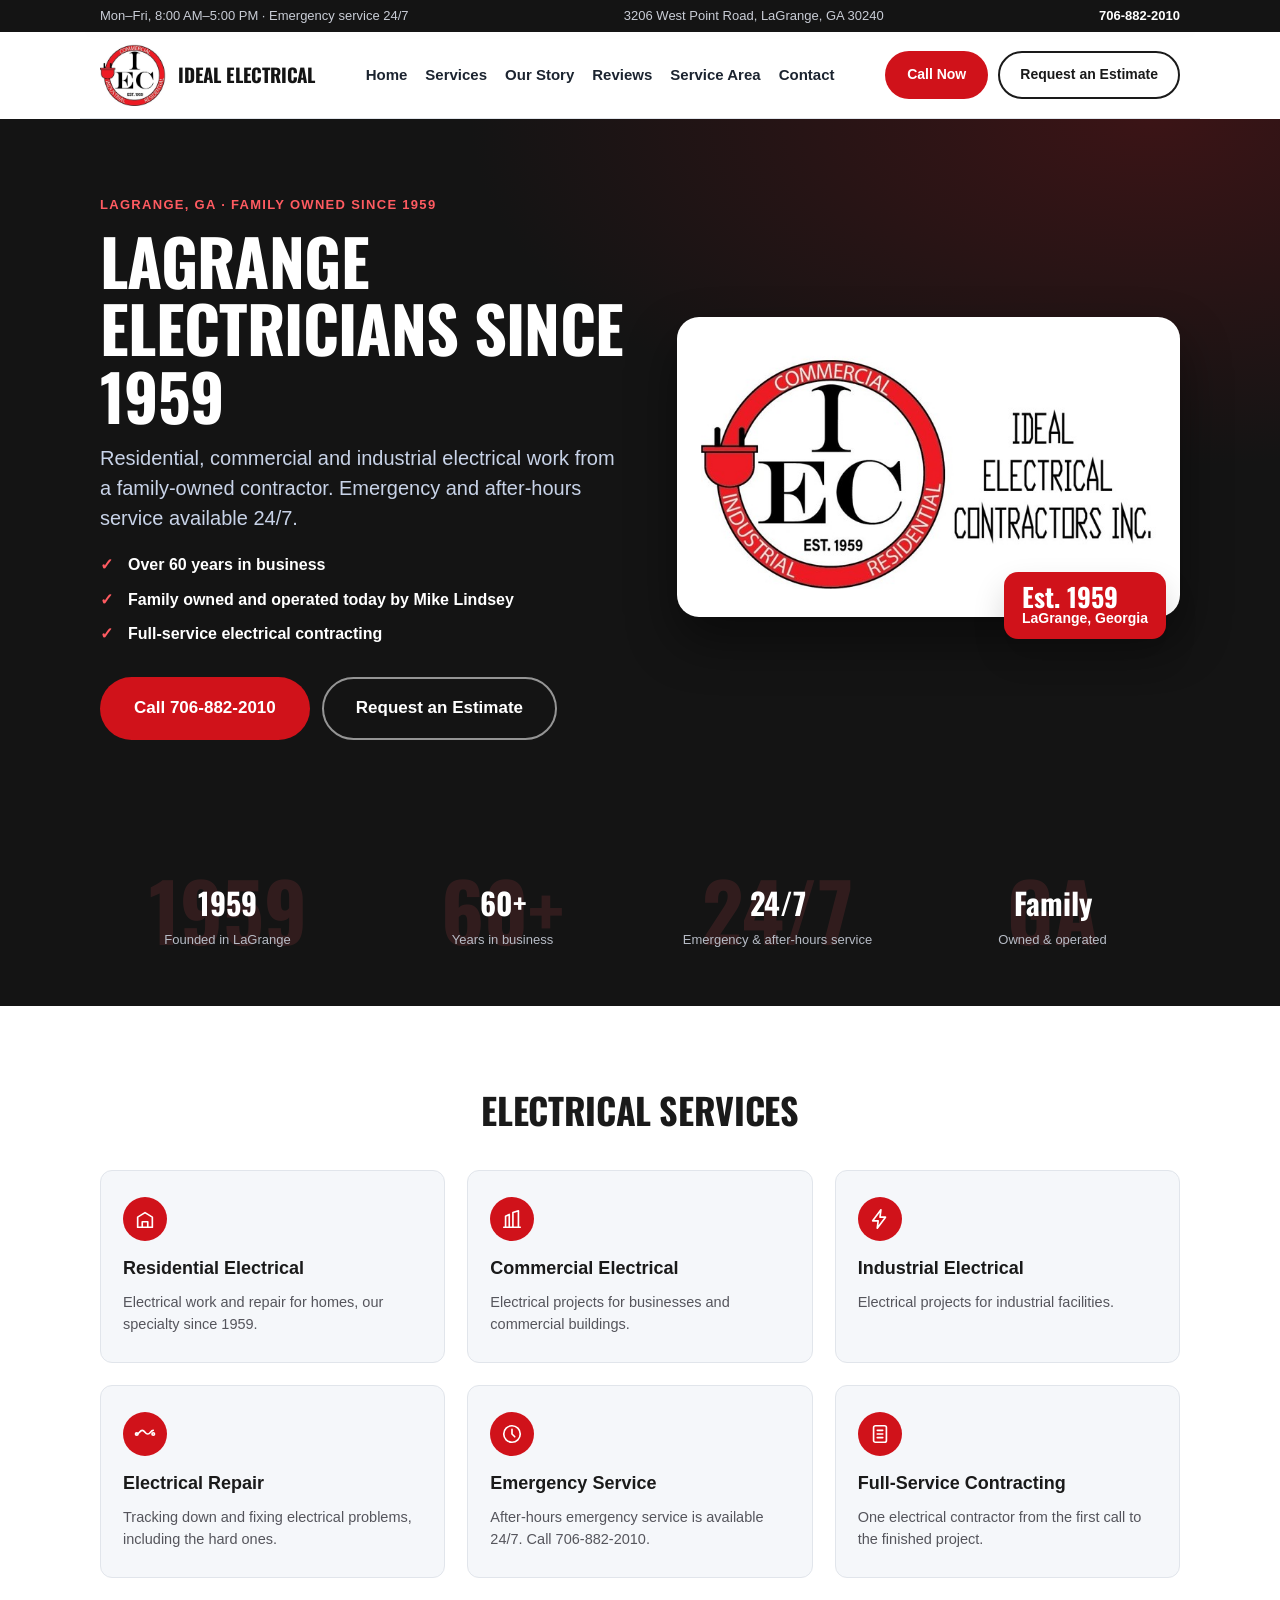
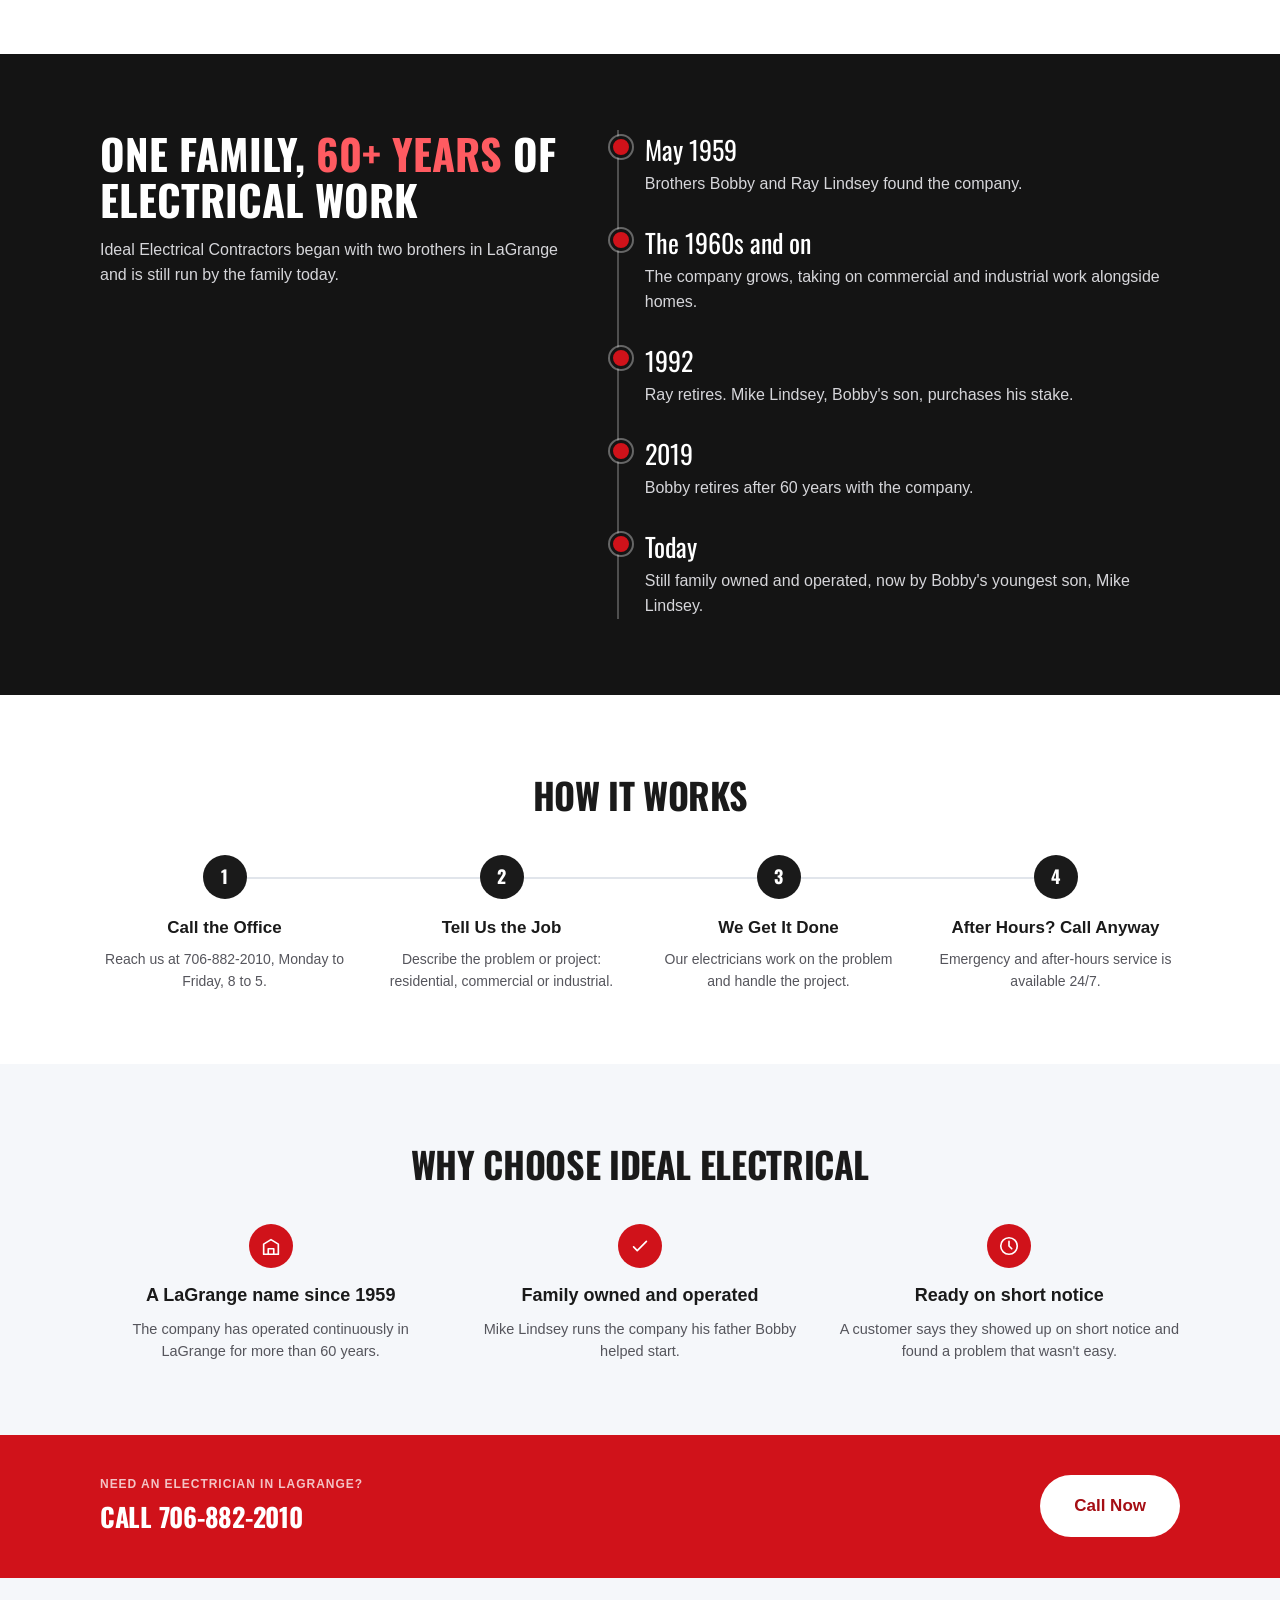
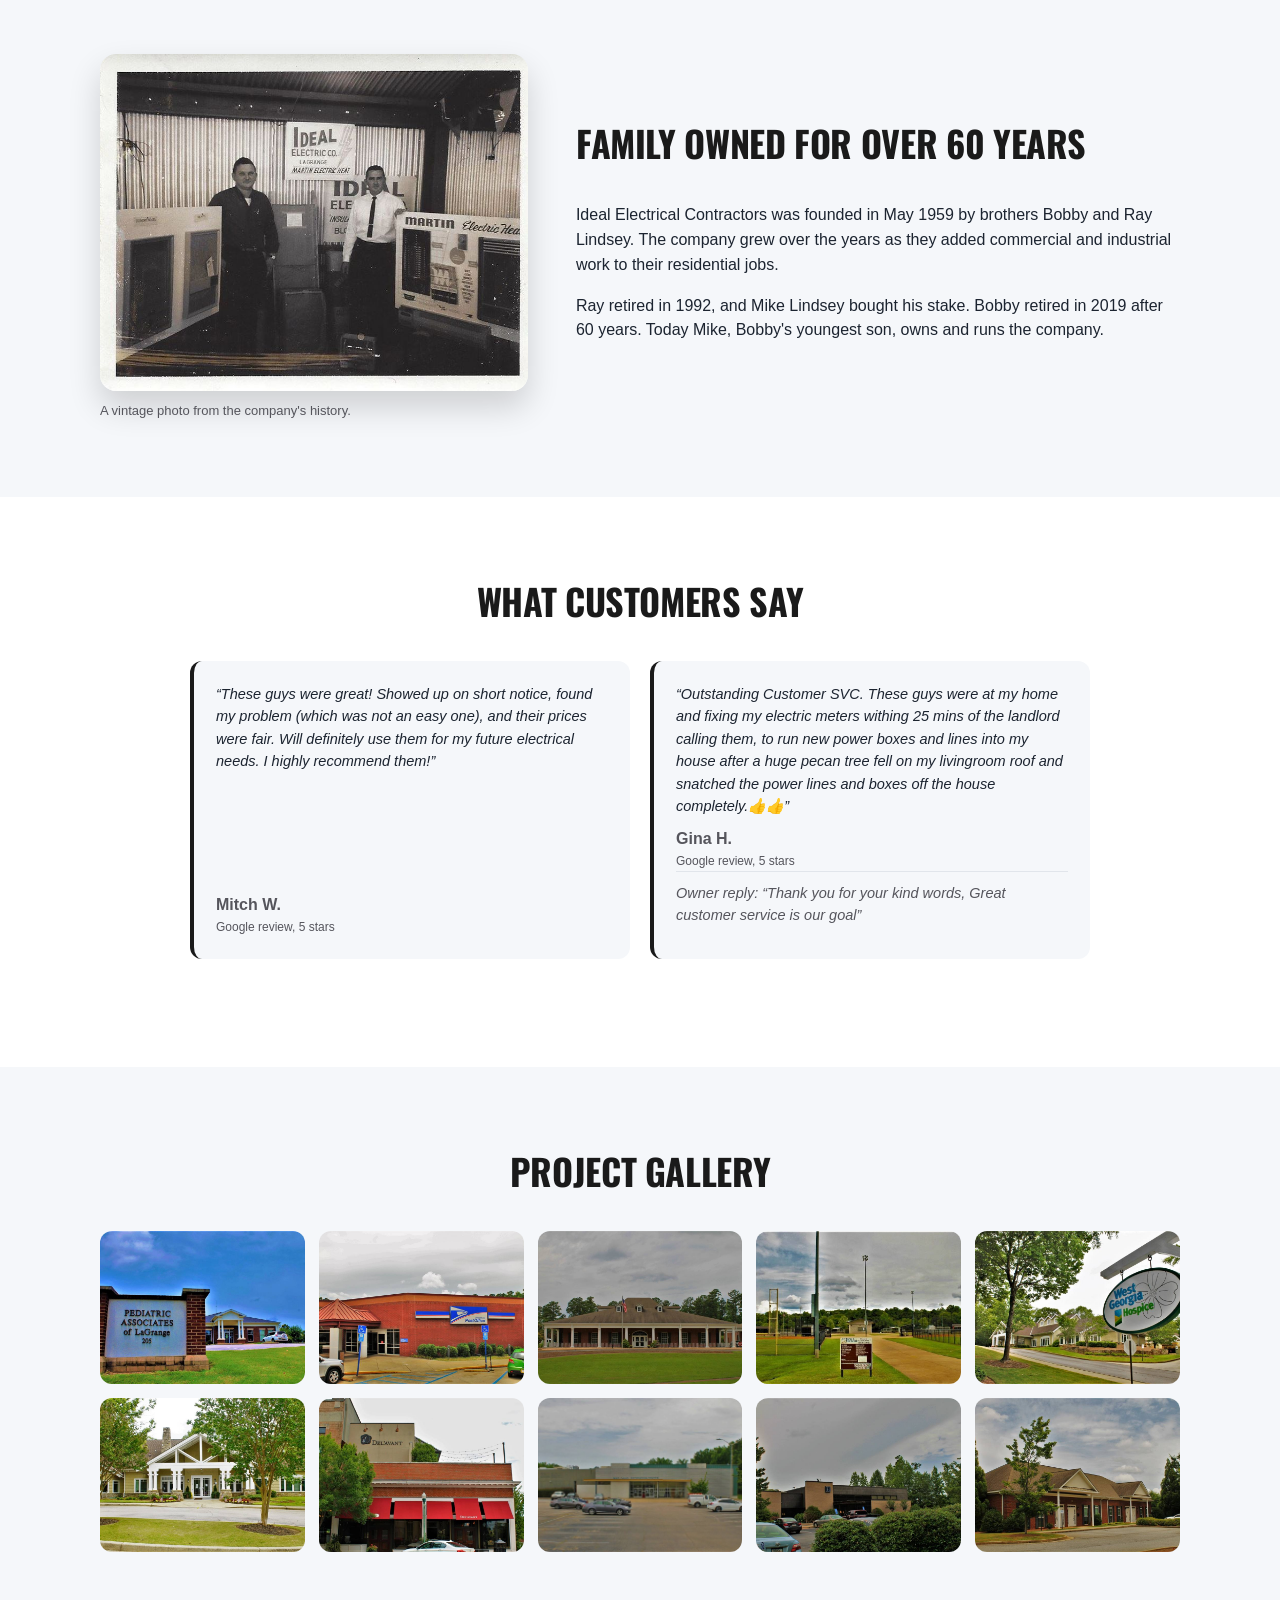
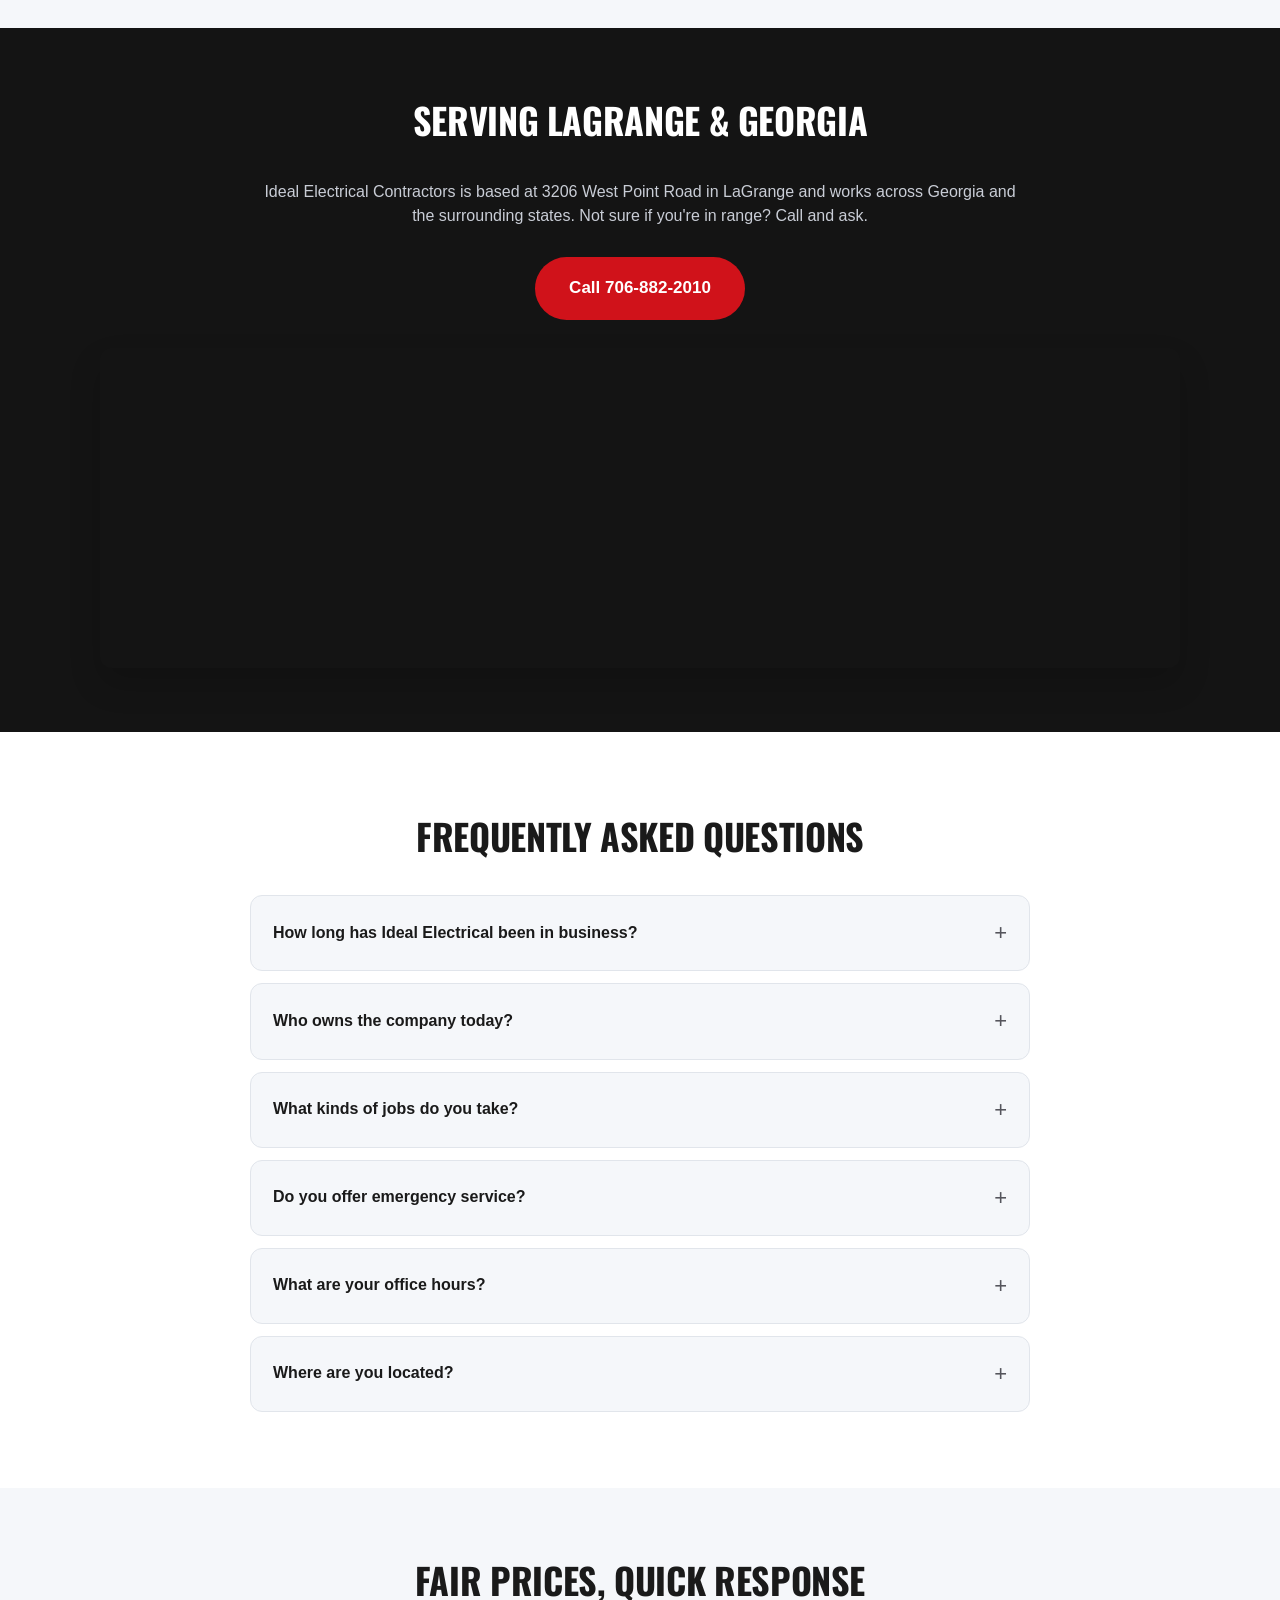
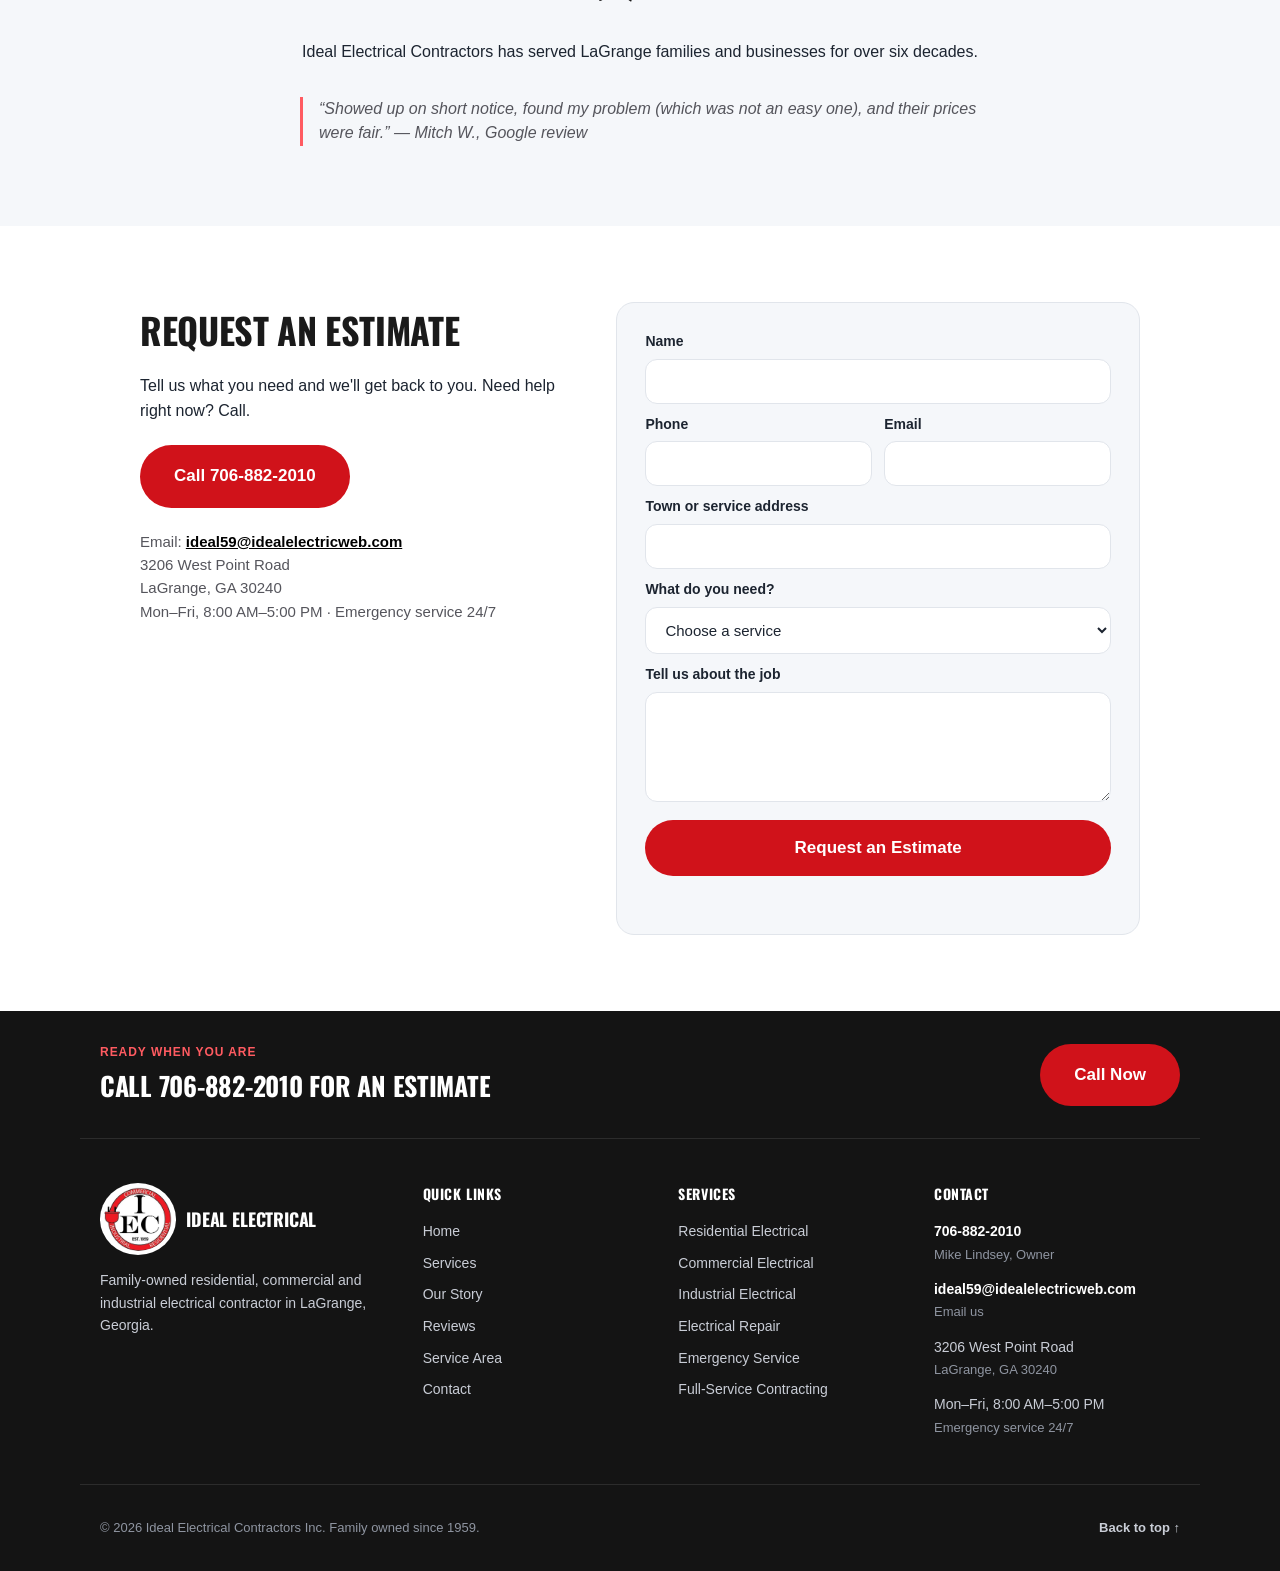
==== commit 9e96ce50: "Wire contact form and footer to the business email Co-Authored-By: Claude Sonnet 5 <noreply@anthropi" ====
--- a/index.html
+++ b/index.html
@@ -704,6 +704,7 @@
   "@type": "Electrician",
   "name": "Ideal Electrical Contractors Inc.",
   "telephone": "+1-706-882-2010",
+  "email": "ideal59@idealelectricweb.com",
   "foundingDate": "1959-05",
   "address": { "@type": "PostalAddress", "streetAddress": "3206 West Point Road", "addressLocality": "LaGrange", "addressRegion": "GA", "postalCode": "30240", "addressCountry": "US" },
   "openingHoursSpecification": [{ "@type": "OpeningHoursSpecification", "dayOfWeek": ["Monday","Tuesday","Wednesday","Thursday","Friday"], "opens": "08:00", "closes": "17:00" }],
@@ -1038,10 +1039,10 @@
         <div class="contact-actions">
           <a class="btn btn-primary btn-lg" href="tel:+17068822010">Call 706-882-2010</a>
         </div>
-        <p class="contact-lines">3206 West Point Road<br>LaGrange, GA 30240<br>Mon&ndash;Fri, 8:00 AM&ndash;5:00 PM &middot; Emergency service 24/7</p>
-      </div>
-      <!-- TODO before launch: set TO_EMAIL in the script below to the business's real intake email (none was published),
-           or point the form at a form service. Until then it shows a "call us" note instead of sending. -->
+        <p class="contact-lines">Email: <a href="mailto:ideal59@idealelectricweb.com">ideal59@idealelectricweb.com</a><br>3206 West Point Road<br>LaGrange, GA 30240<br>Mon&ndash;Fri, 8:00 AM&ndash;5:00 PM &middot; Emergency service 24/7</p>
+      </div>
+      <!-- The form opens the visitor's email app with a pre-filled message to the business.
+           TODO before launch: point it at a real form endpoint so leads arrive without the visitor's email app. -->
       <form class="contact-form reveal" id="estimate-form" aria-label="Request an estimate" novalidate>
         <label for="f-name">Name</label>
         <input id="f-name" type="text" name="name" autocomplete="name" required>
@@ -1126,6 +1127,10 @@
         <span class="muted">Mike Lindsey, Owner</span>
       </p>
       <p class="contact-line">
+        <a href="mailto:ideal59@idealelectricweb.com">ideal59@idealelectricweb.com</a>
+        <span class="muted">Email us</span>
+      </p>
+      <p class="contact-line">
         3206 West Point Road
         <span class="muted">LaGrange, GA 30240</span>
       </p>
@@ -1189,8 +1194,8 @@
     revealEls.forEach(function (el) { io.observe(el); });
   }
 
-  // Estimate form. TO_EMAIL is empty because no intake email was published for the business.
-  var TO_EMAIL = '';
+  // Estimate form: opens the visitor's email app with a pre-filled message to the business.
+  var TO_EMAIL = 'ideal59@idealelectricweb.com';
   var form = document.getElementById('estimate-form');
   var note = document.getElementById('form-note');
   form.addEventListener('submit', function (e) {
@@ -1200,10 +1205,6 @@
     if (missing.length || !f.email.checkValidity()) {
       note.textContent = 'Please add your name, phone number and a valid email so we can reach you.';
       (missing.length ? f[missing[0]] : f.email).focus();
-      return;
-    }
-    if (!TO_EMAIL) {
-      note.textContent = 'This form is not connected yet. Please call 706-882-2010.';
       return;
     }
     var lines = [
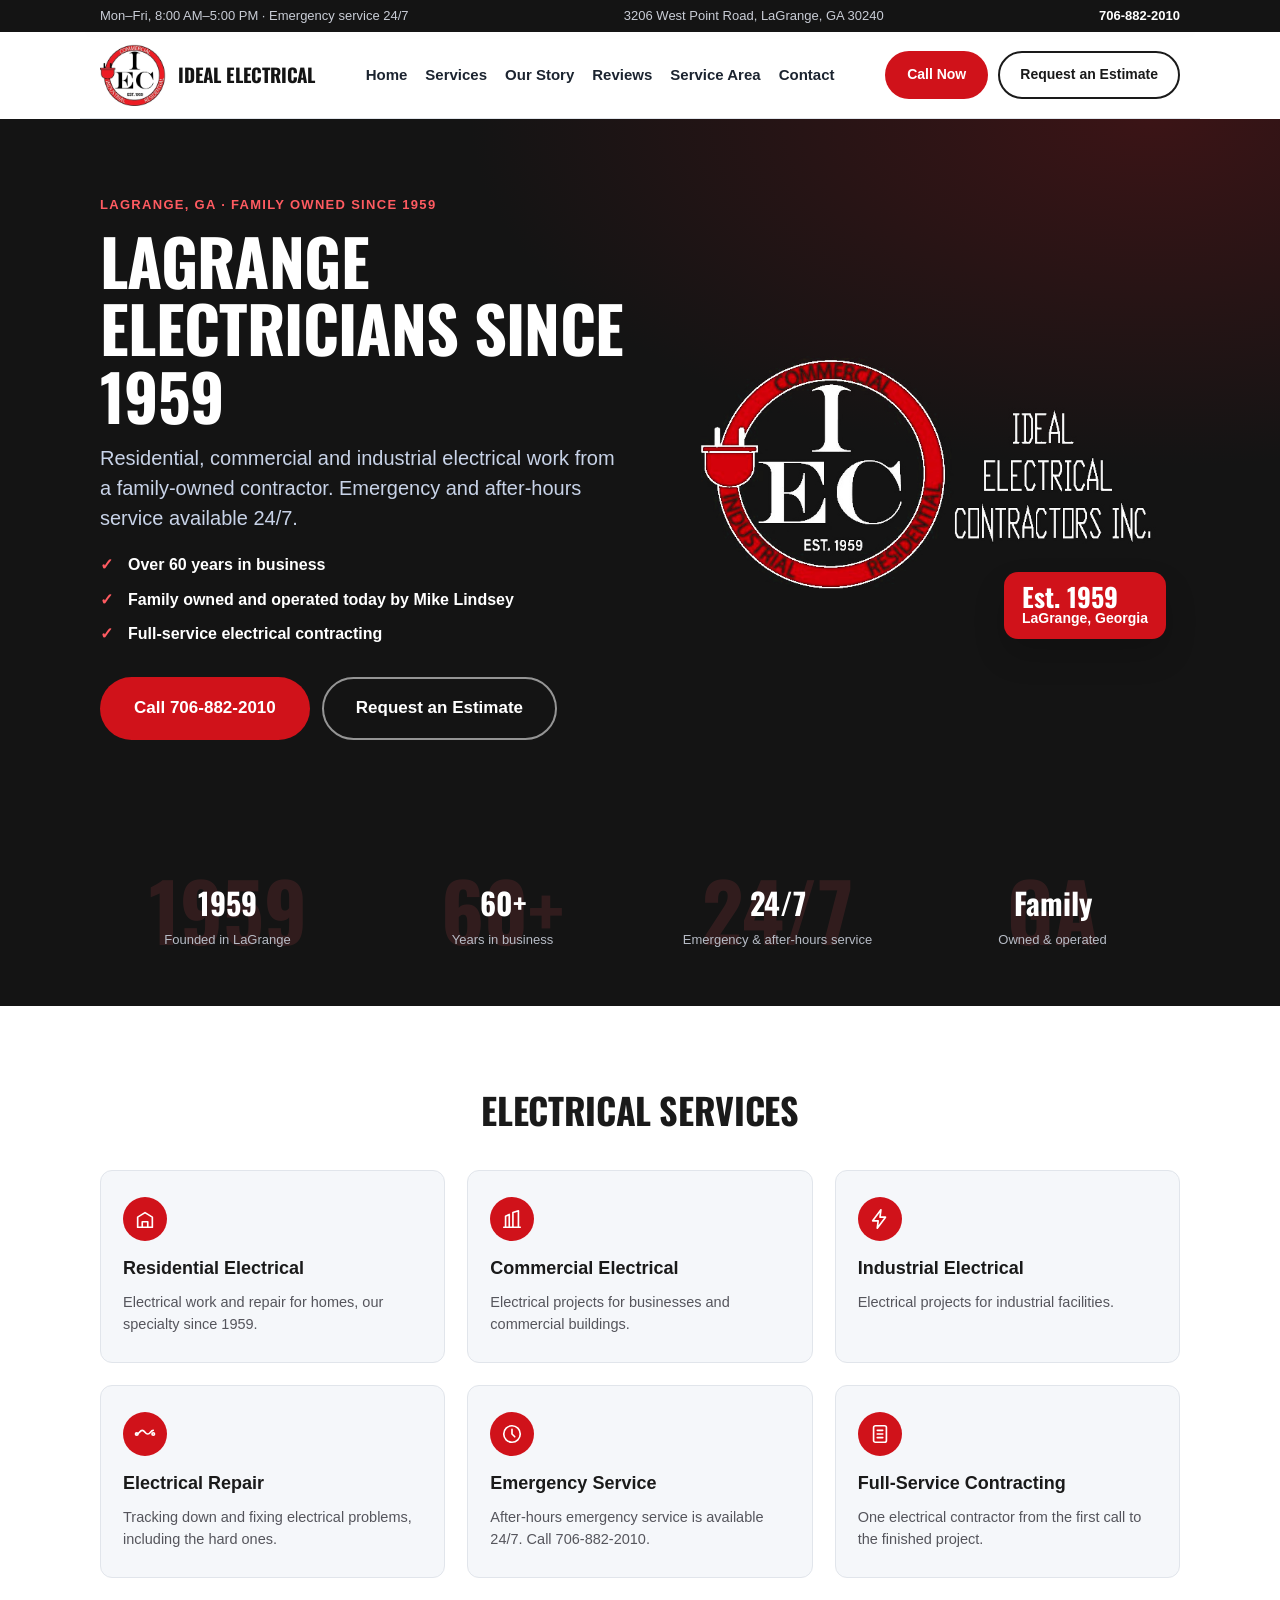
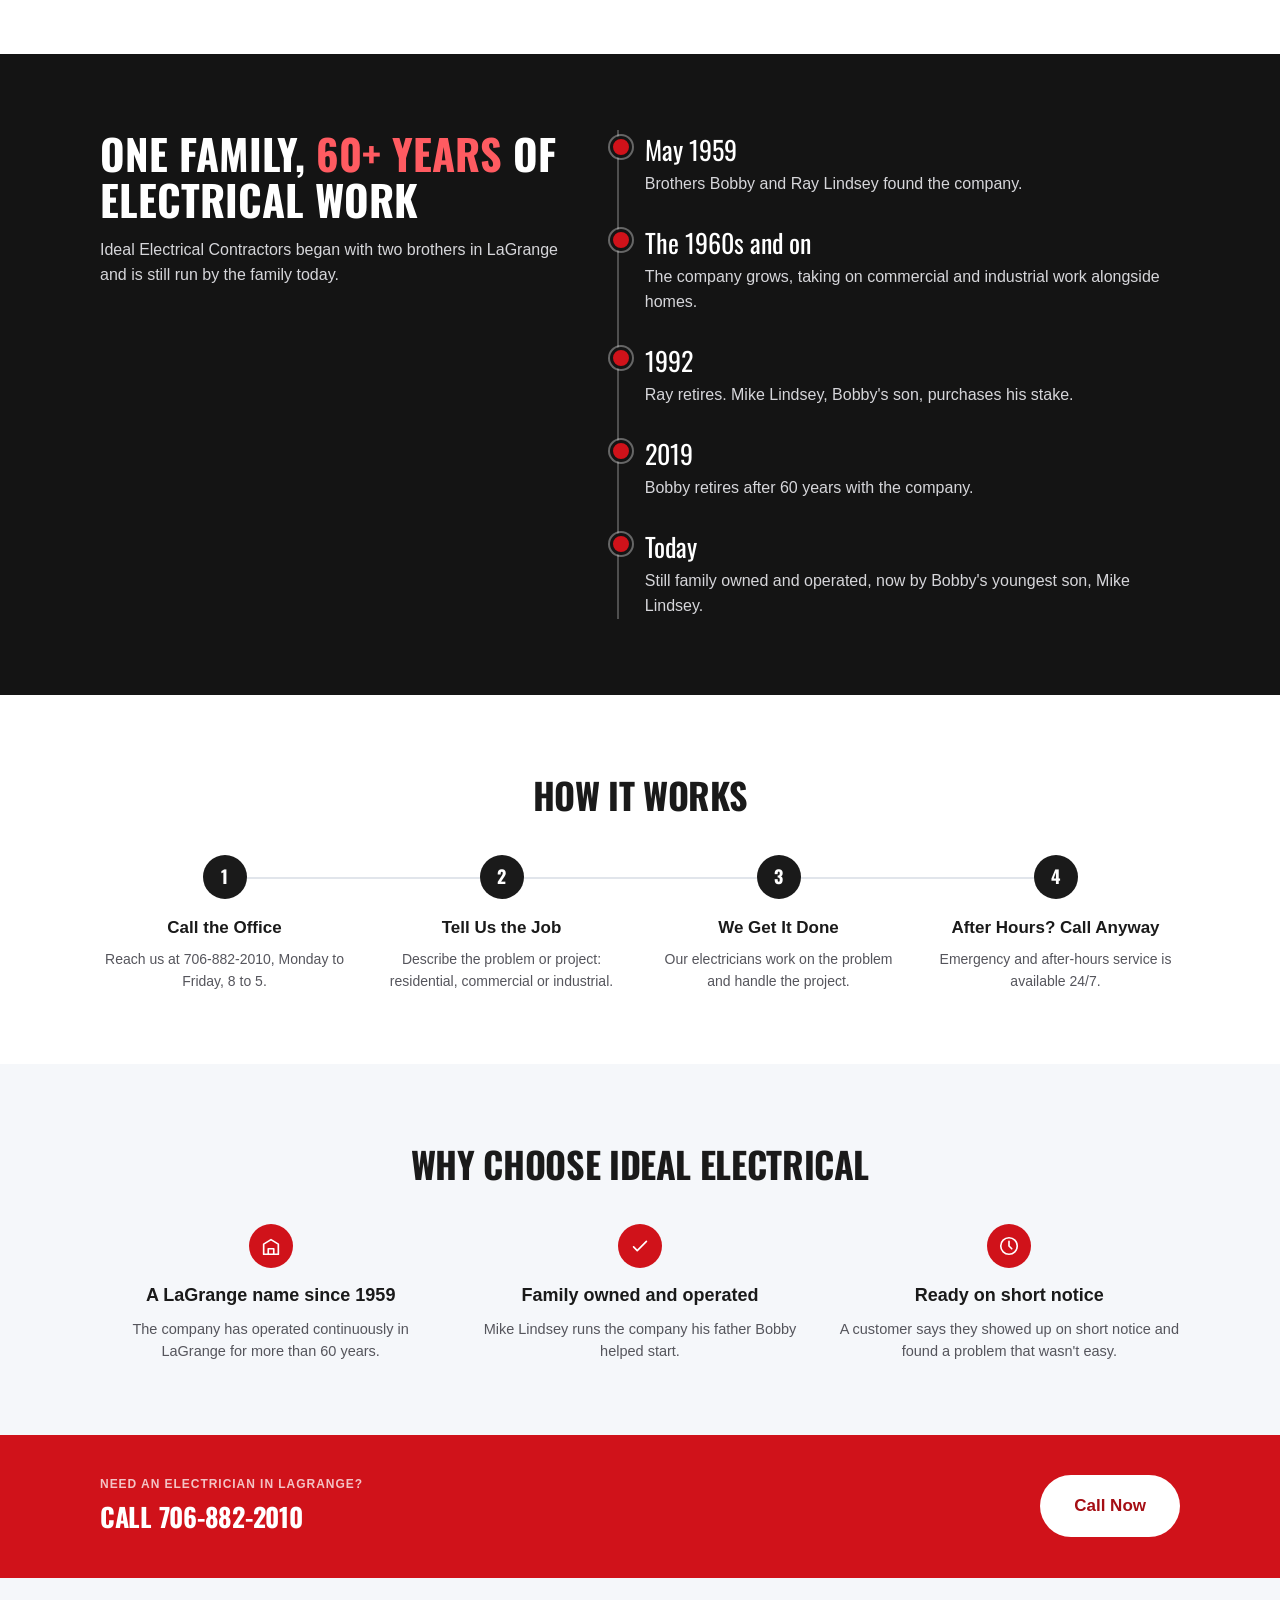
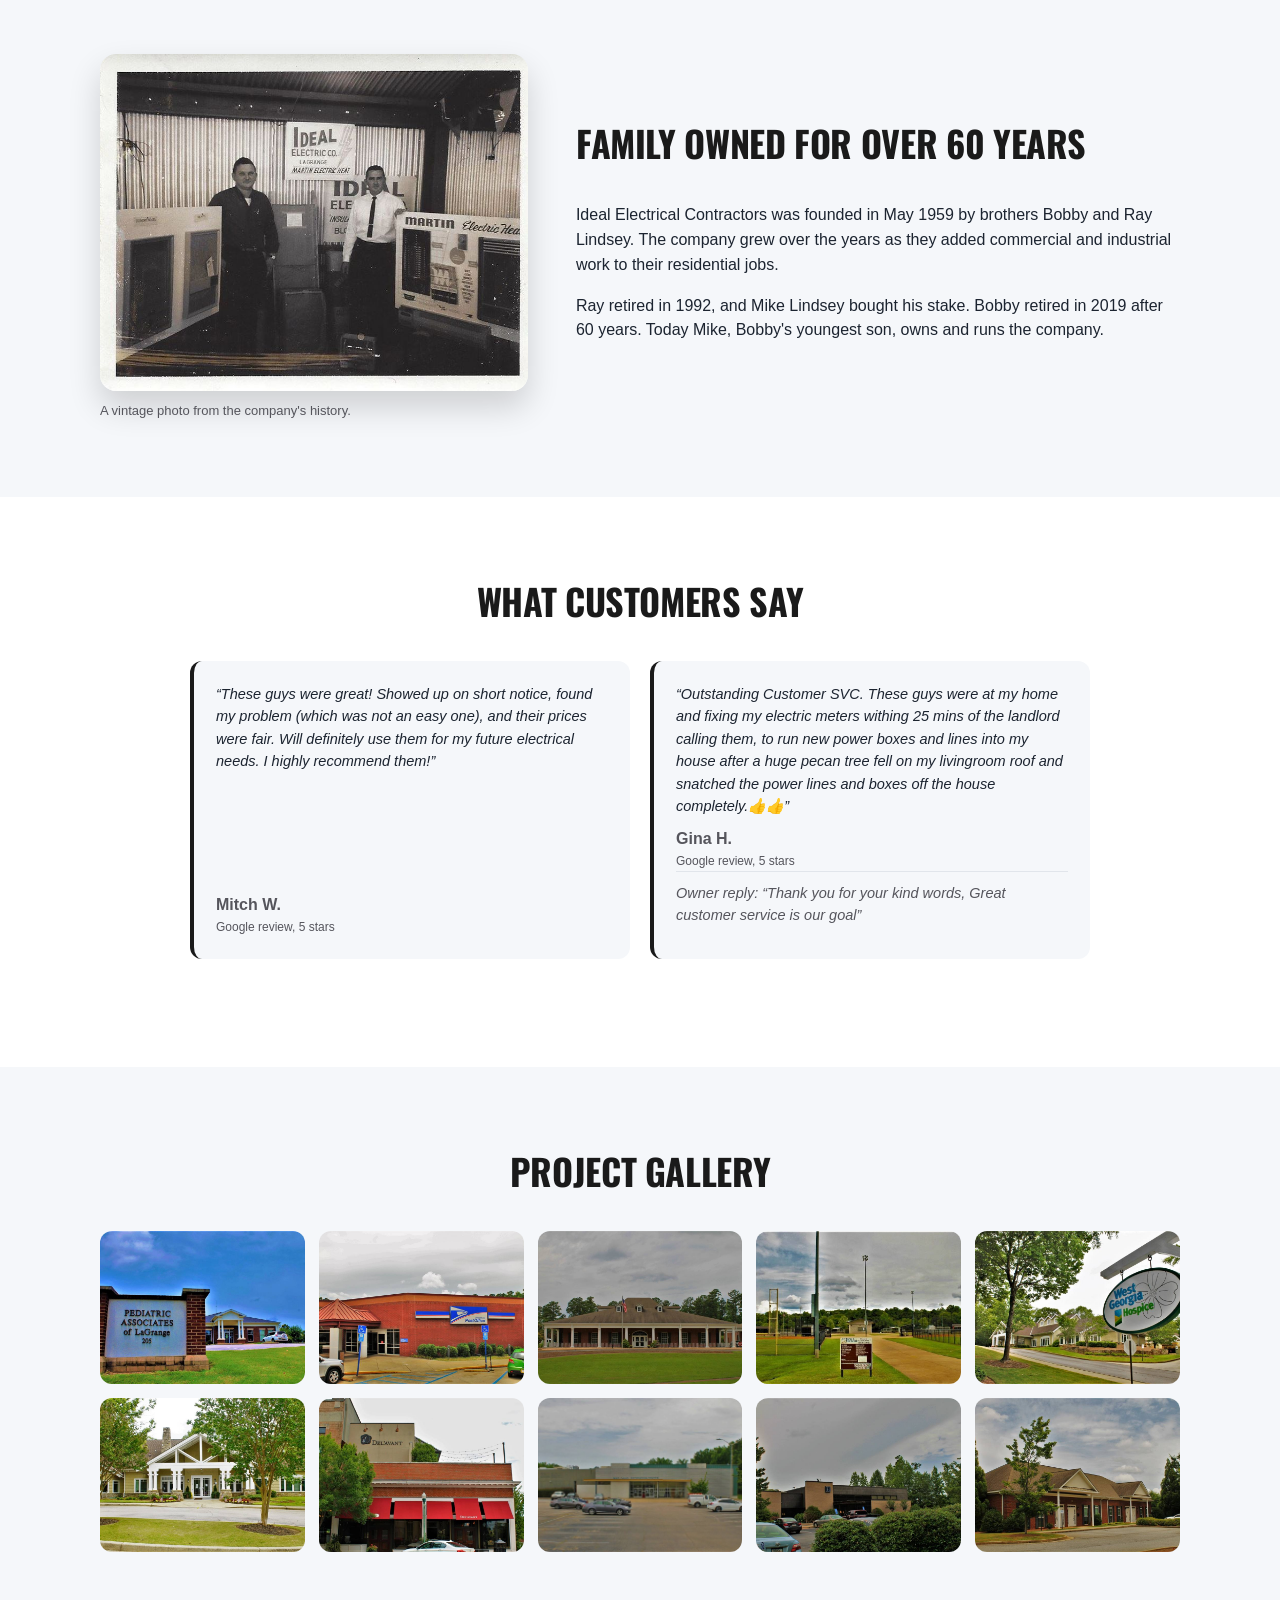
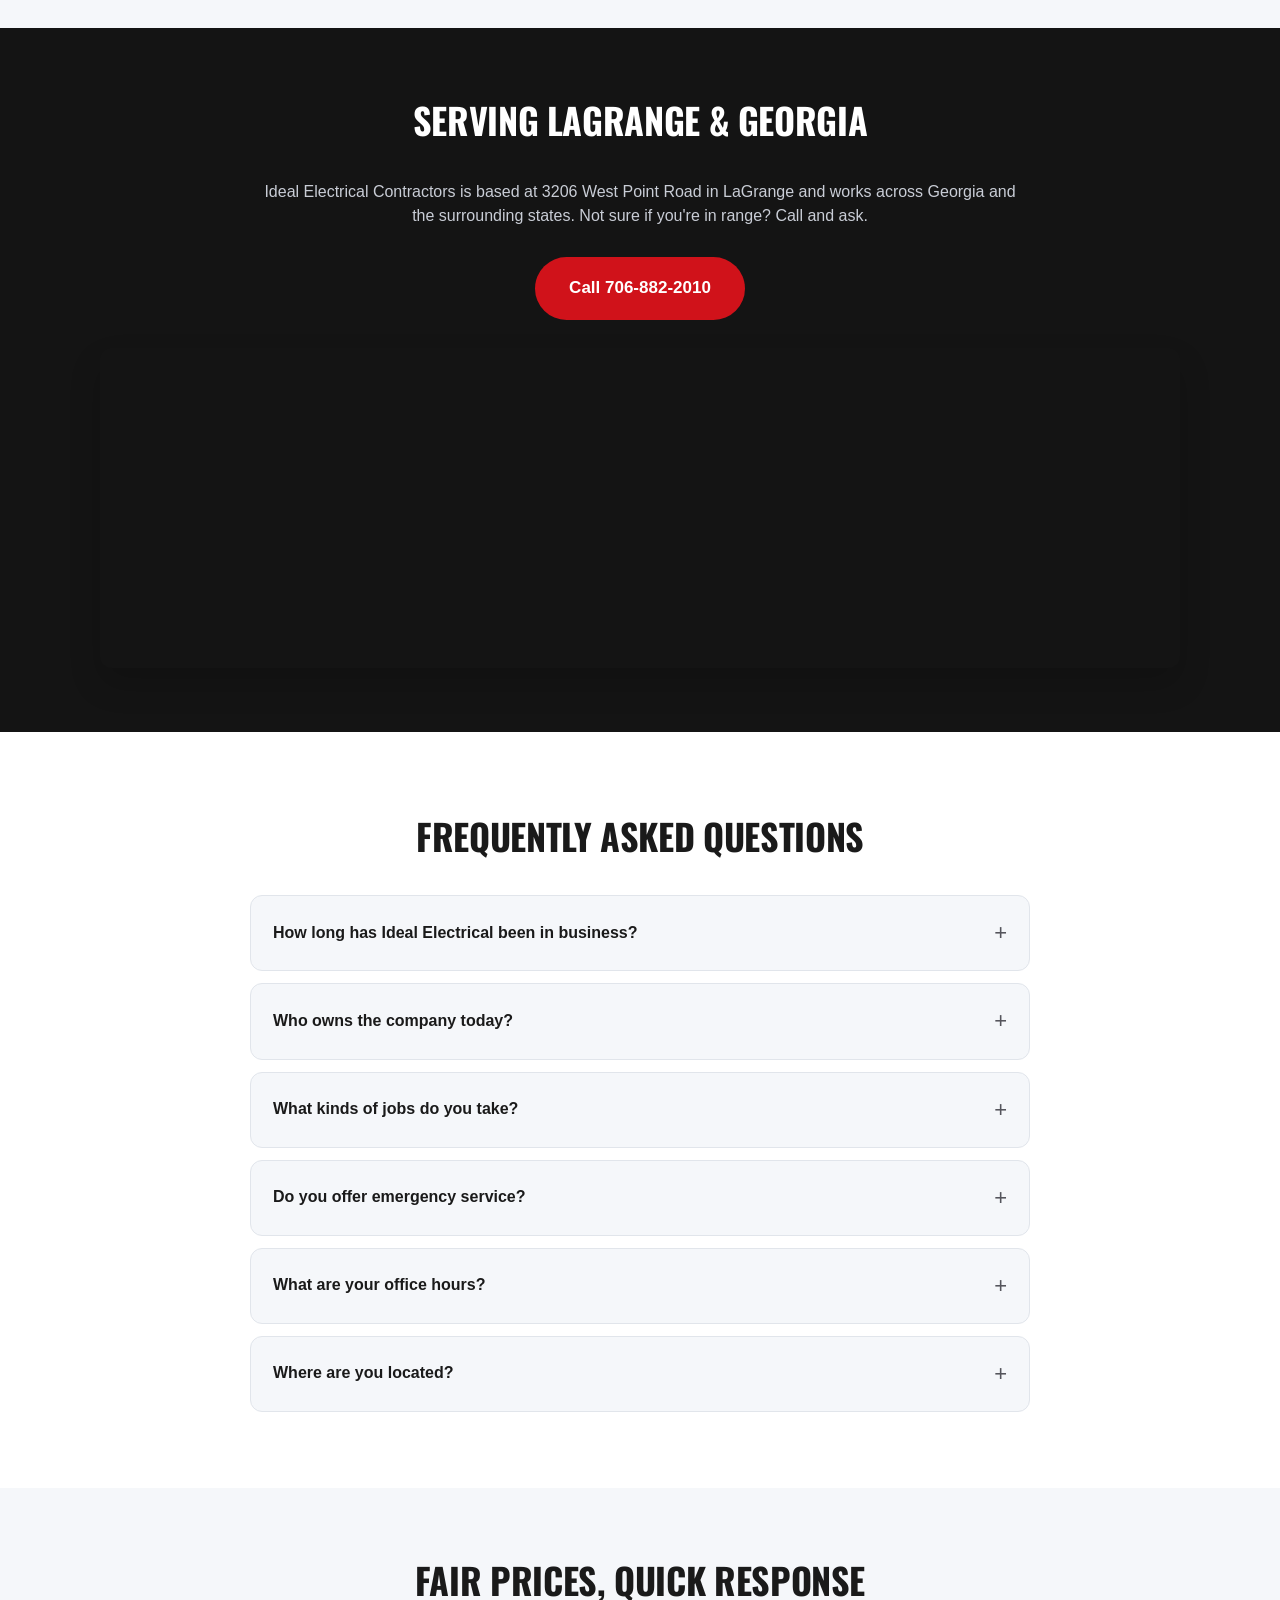
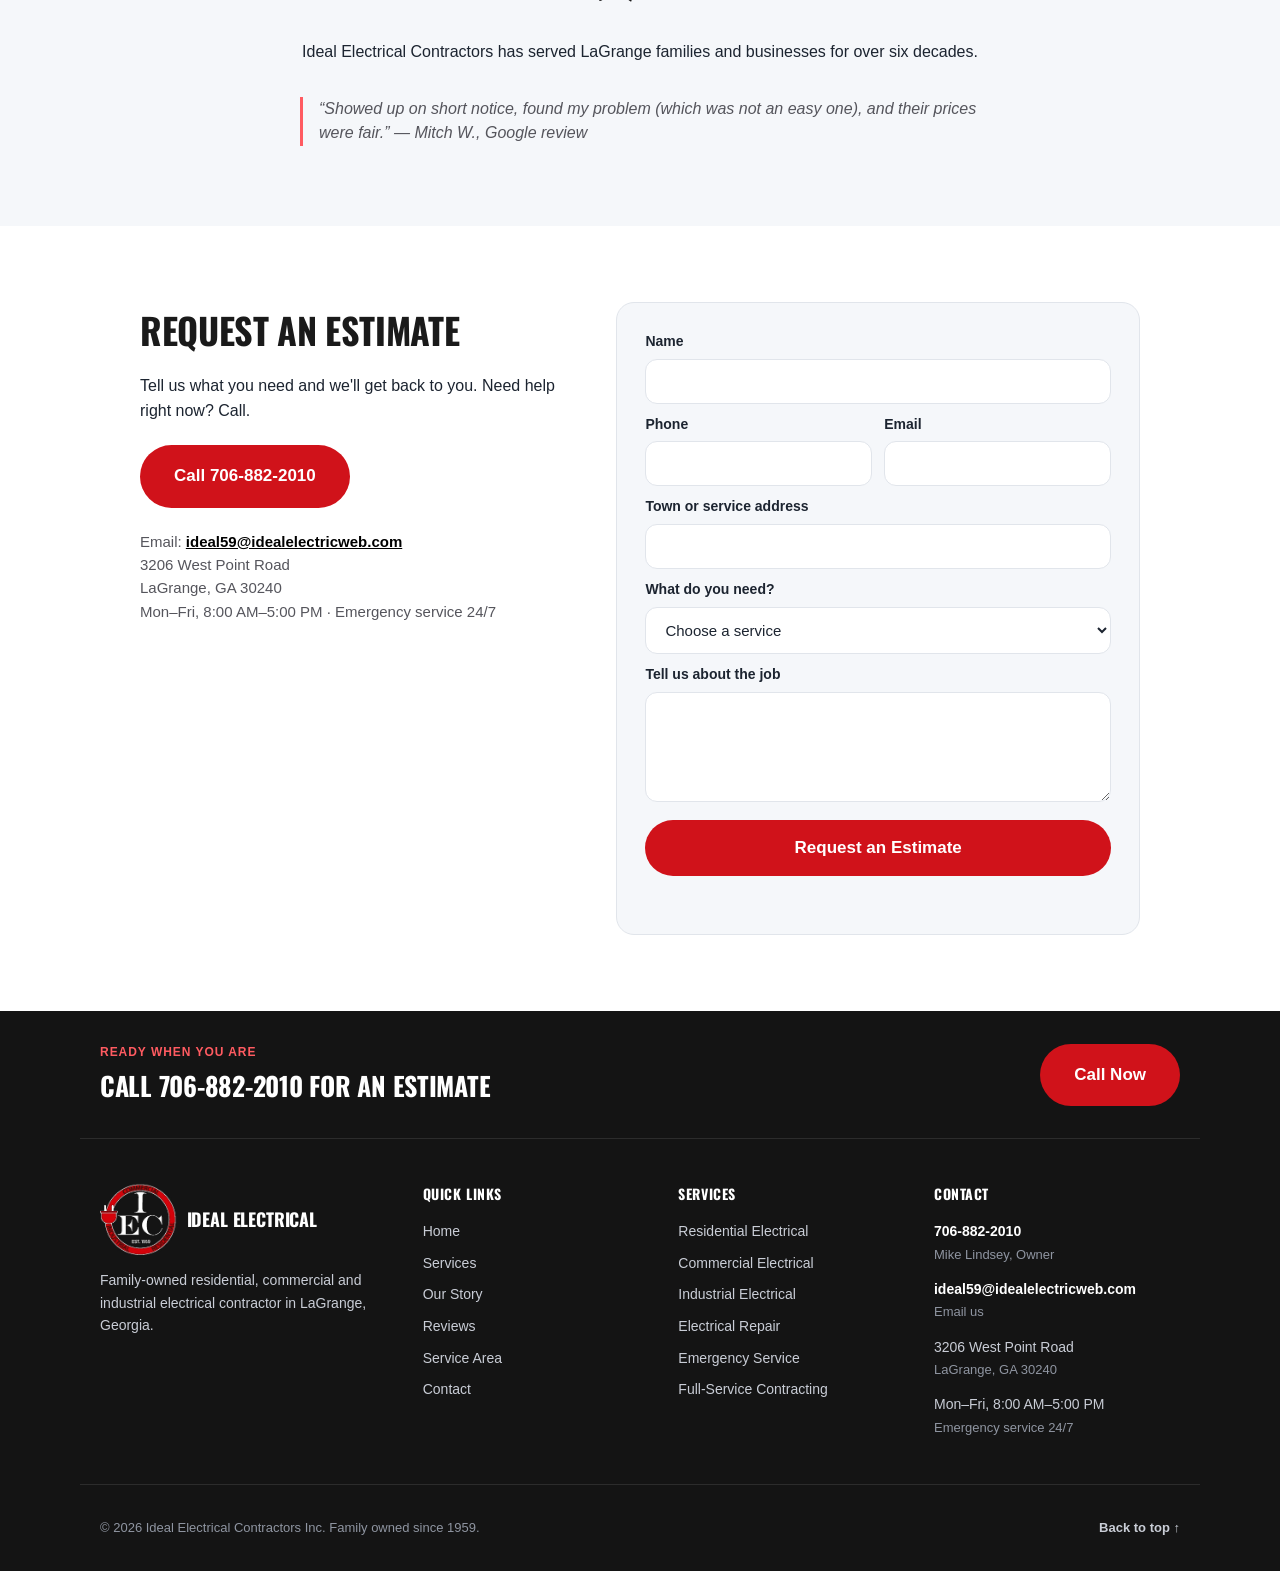
==== commit bf6db1f2: "Remove white background from the logo The logo images (emblem.jpg, logo-full.jpg) were JPGs with a s" ====
--- a/index.html
+++ b/index.html
@@ -481,7 +481,7 @@
 .sticky-cta {
   display: none;
   position: fixed; bottom: 0; left: 0; right: 0; z-index: 60;
-  background: var(--color-primary); color: #fff; text-align: center;
+  background: var(--color-accent-dark); color: #fff; text-align: center;
   padding: 14px; font-weight: 800; text-decoration: none; font-size: 16px;
 }
 @media (max-width: 860px) { .sticky-cta { display: block; } body { padding-bottom: 54px; } }
@@ -638,7 +638,7 @@
 .hero { background: radial-gradient(1100px 560px at 90% 0%, #3b1416 0%, var(--color-ink) 62%); }
 .logo img { height: 84px; border-radius: 0; }
 .site-header.is-scrolled .logo img { height: 62px; }
-.footer-logo img { height: 96px; background: #fff; border-radius: 12px; padding: 6px 10px; }
+.footer-logo img { height: 96px; }
 .service-icon { background: var(--color-primary); }
 .services-more { max-width: 760px; }
 .speak-es { display: inline-block; margin-top: 4px; font-weight: 700; color: var(--color-accent); }
@@ -661,9 +661,9 @@
 .logo-text small { color: #55555c; }
 @media (max-width: 480px) { .logo-text { font-size: 16px; } }
 .footer-logo { display: flex; align-items: center; gap: 12px; }
-.footer-logo img { height: 72px; background: #fff; border-radius: 50%; padding: 4px; }
+.footer-logo img { height: 72px; }
 .footer-logo .logo-text { color: #fff; }
-.hero-card { background: #fff; border-radius: 22px; padding: 28px 24px; box-shadow: 0 24px 50px rgba(0,0,0,.45); }
+.hero-card { border-radius: 22px; padding: 28px 24px; }
 .hero-card img { width: 100%; height: auto; border-radius: 10px; }
 .timeline { list-style: none; margin: 0; padding: 0 0 0 26px; border-left: 2px solid rgba(255,255,255,.25); display: grid; gap: 26px; }
 .timeline li { position: relative; }
@@ -731,7 +731,7 @@
   </div>
   <div class="wrap main-nav">
     <a class="logo" href="#main" aria-label="Ideal Electrical Contractors Inc., home">
-      <img src="[data-uri]" width="360" height="338" alt="">
+      <img src="[data-uri]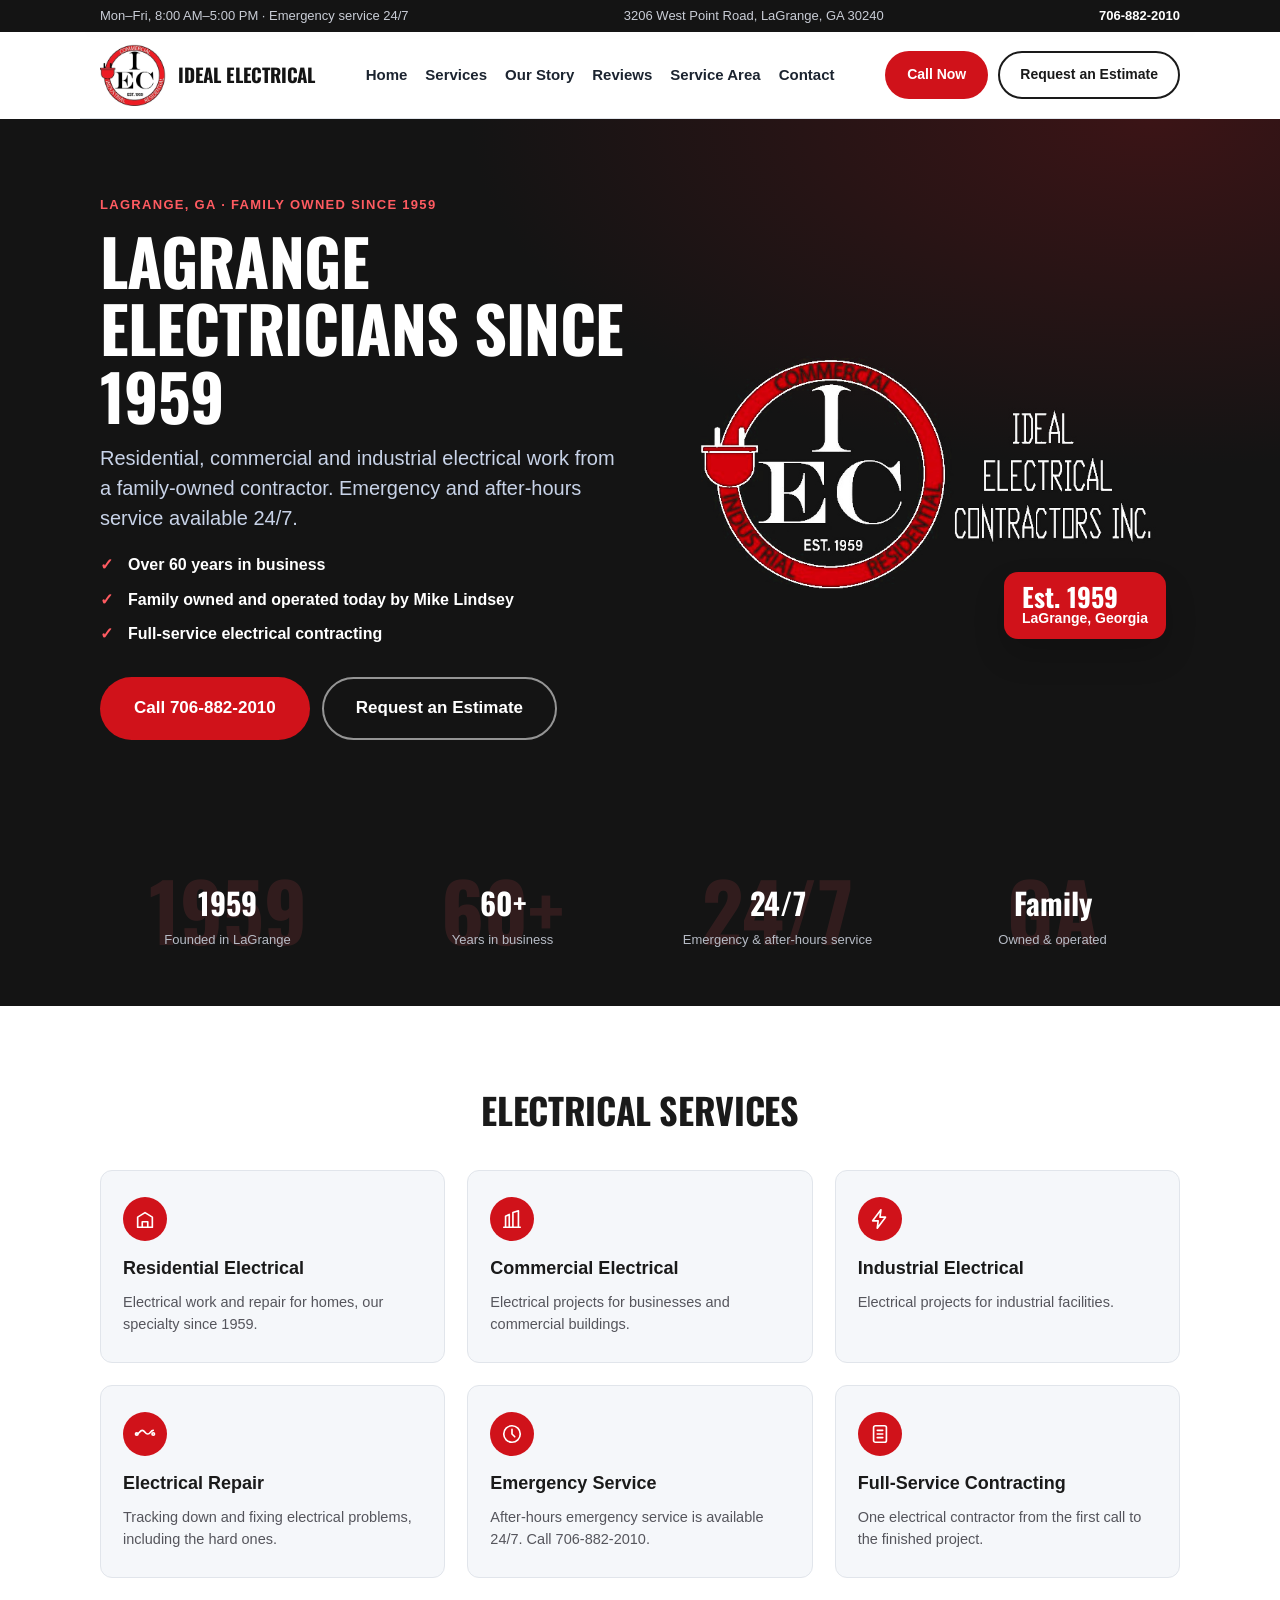
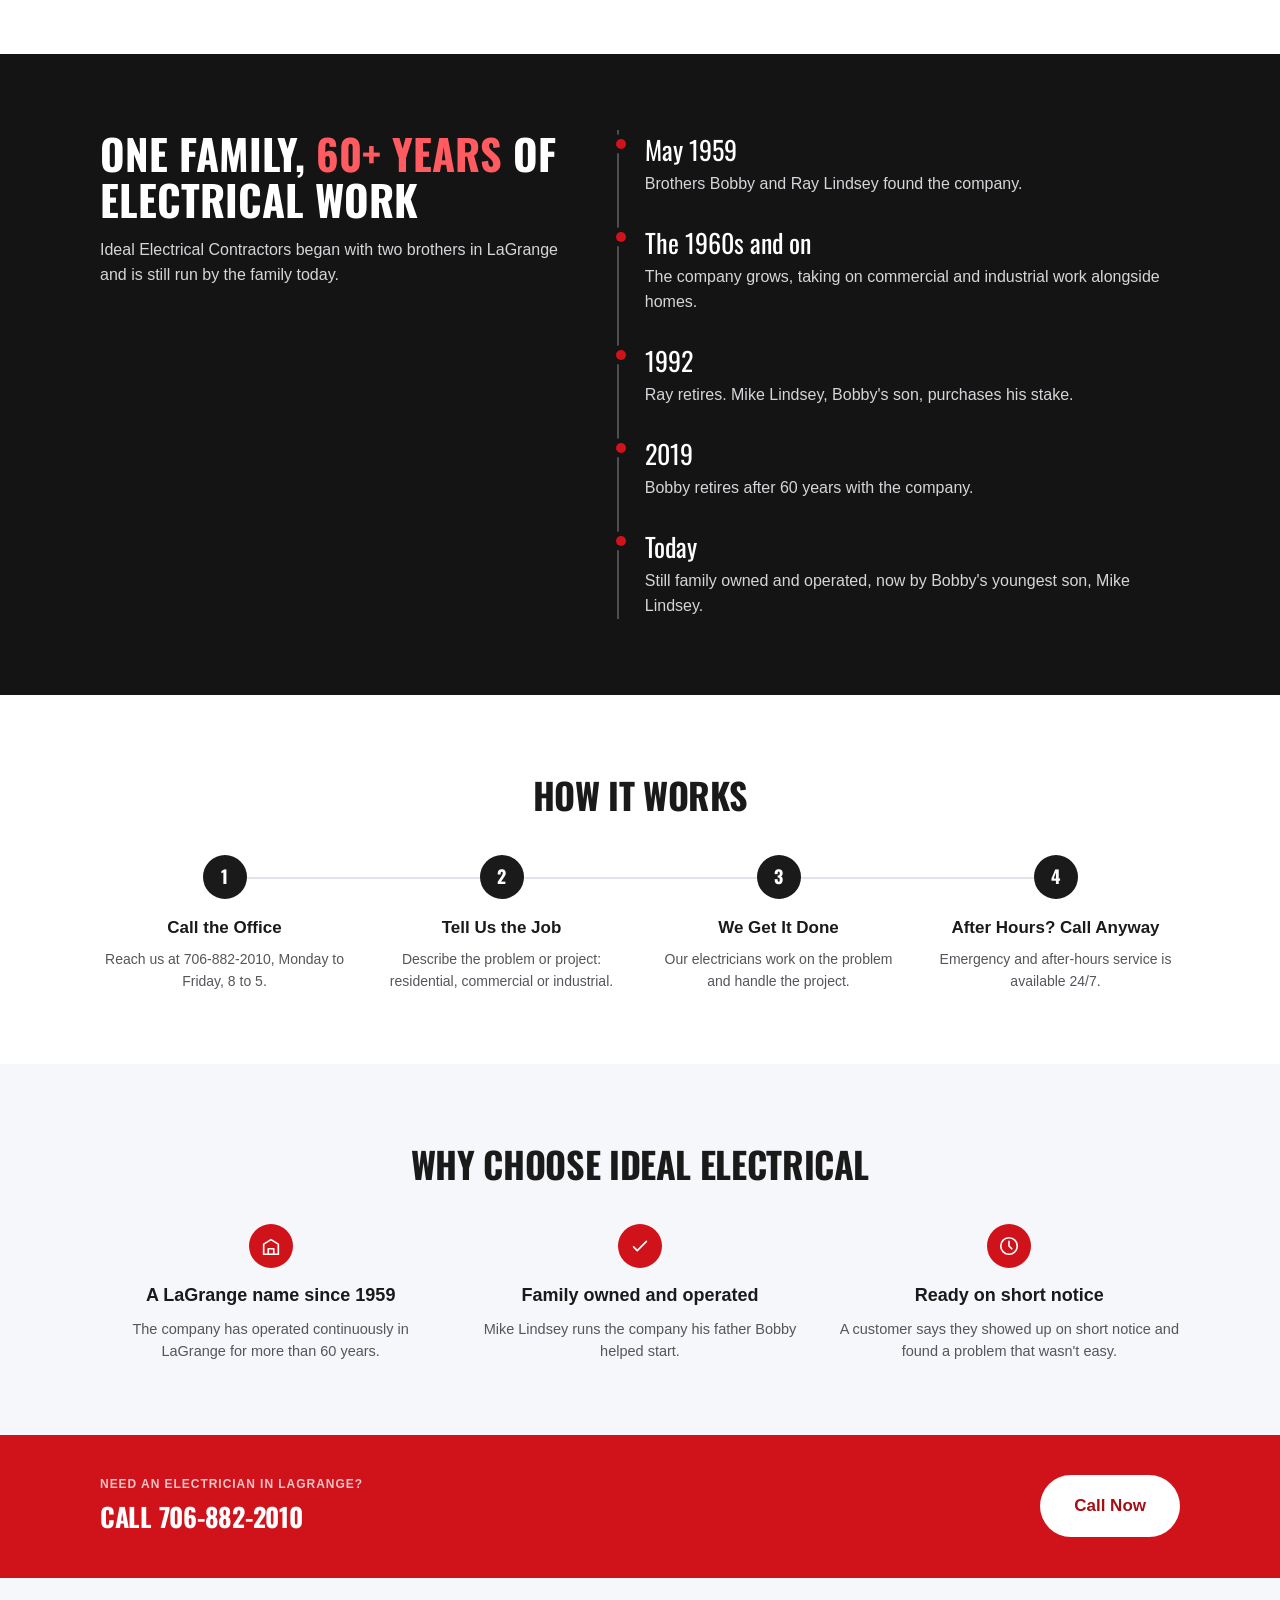
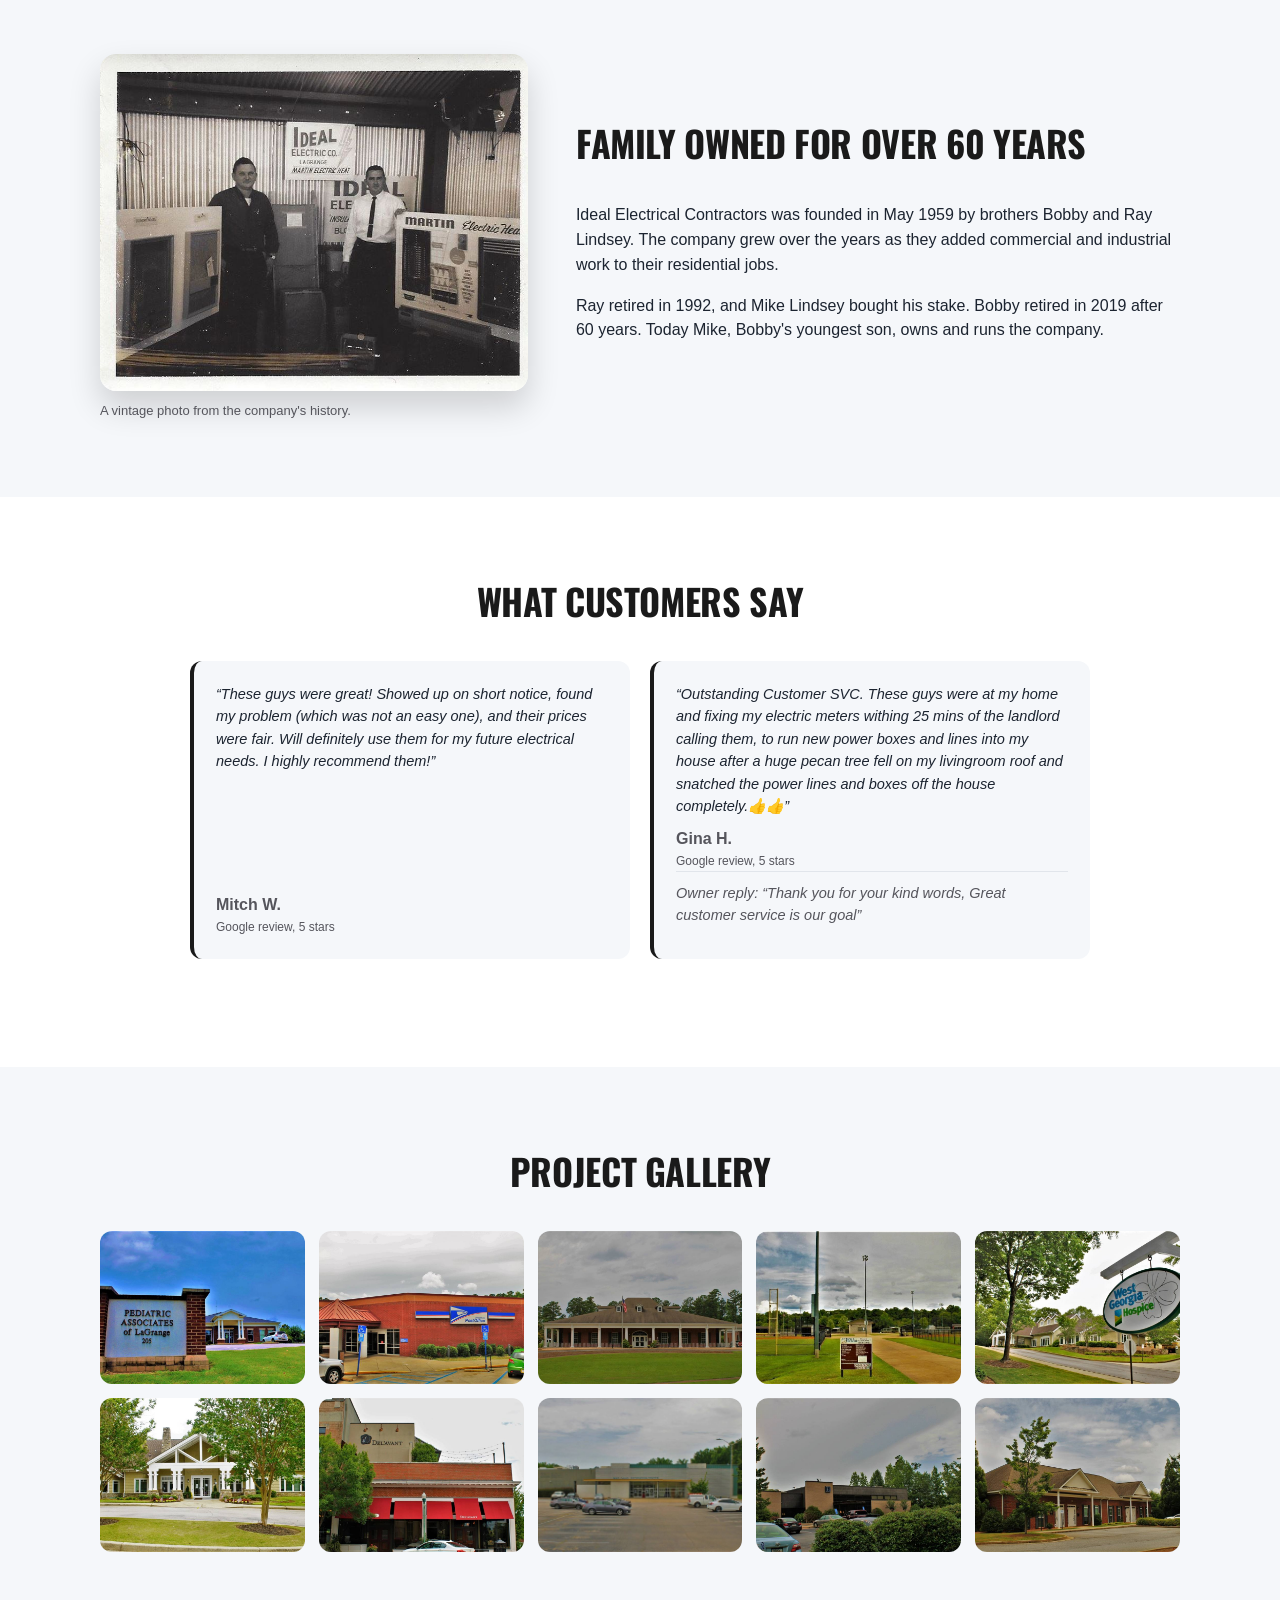
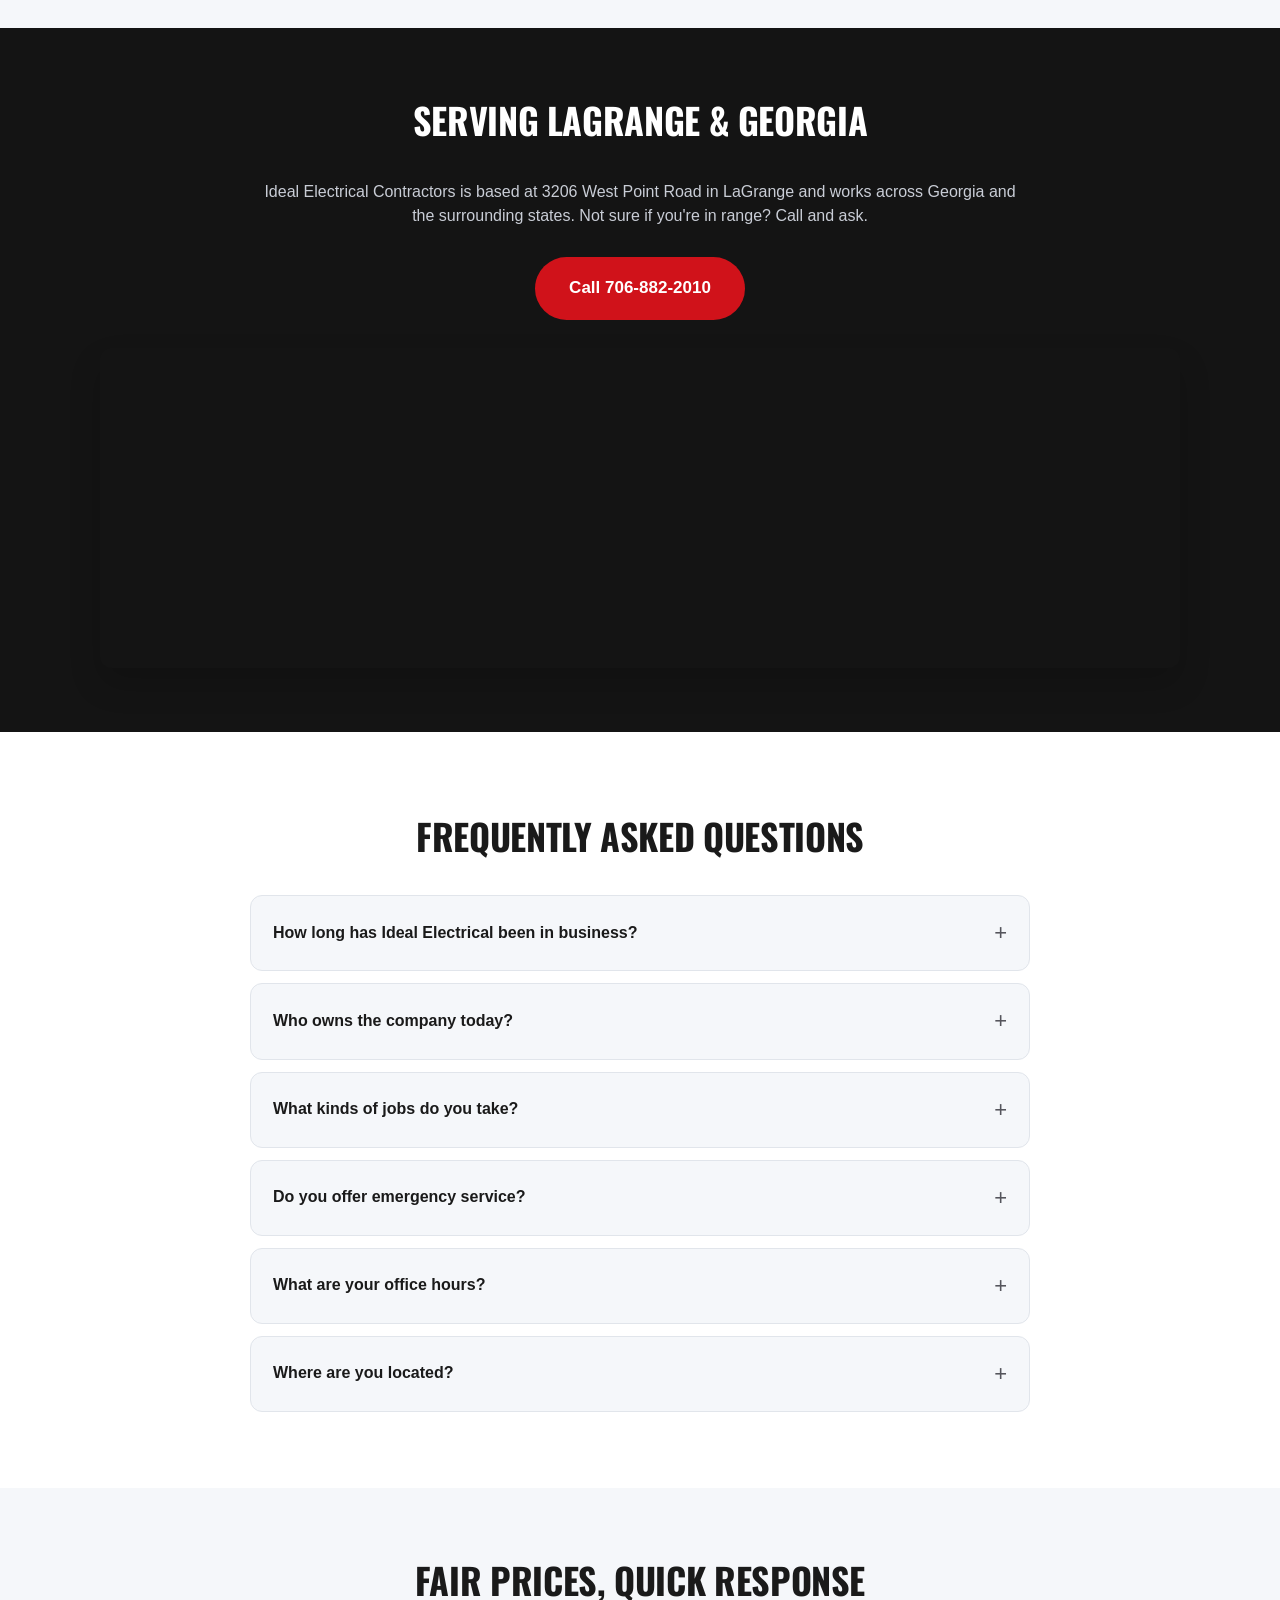
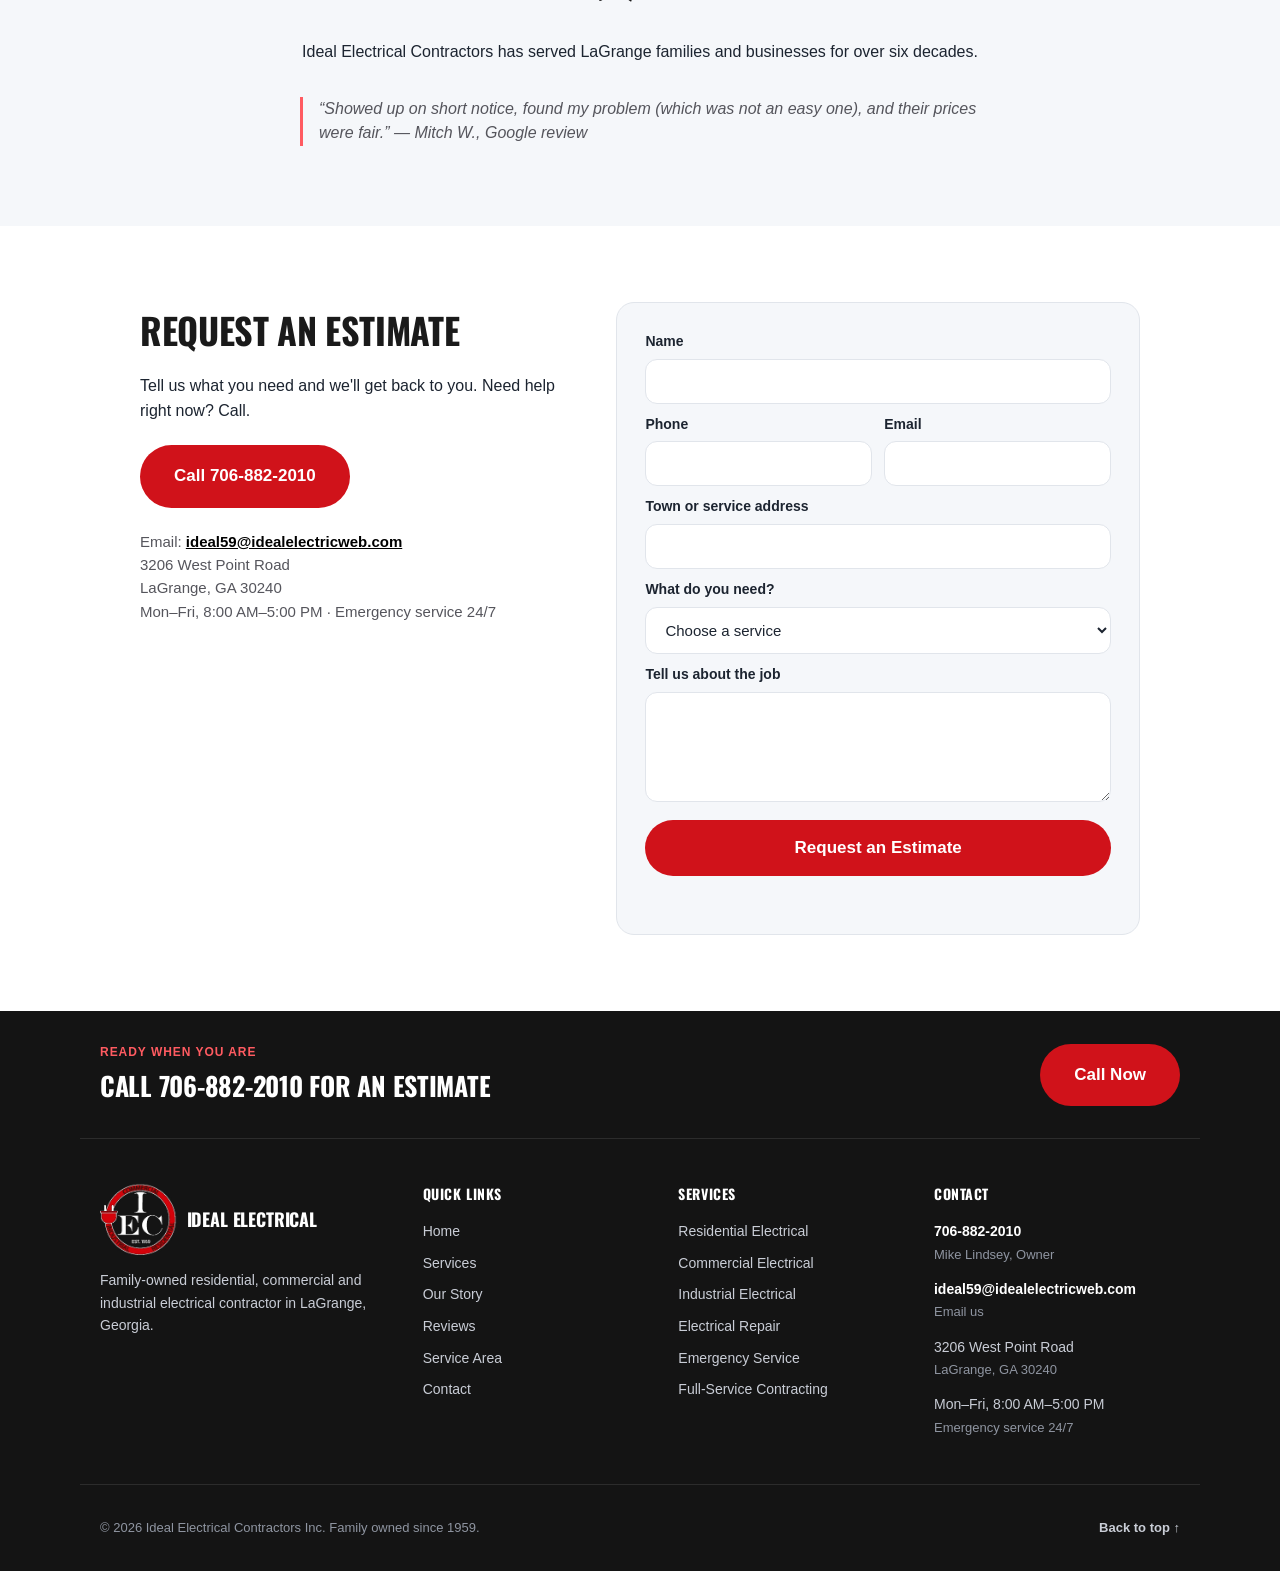
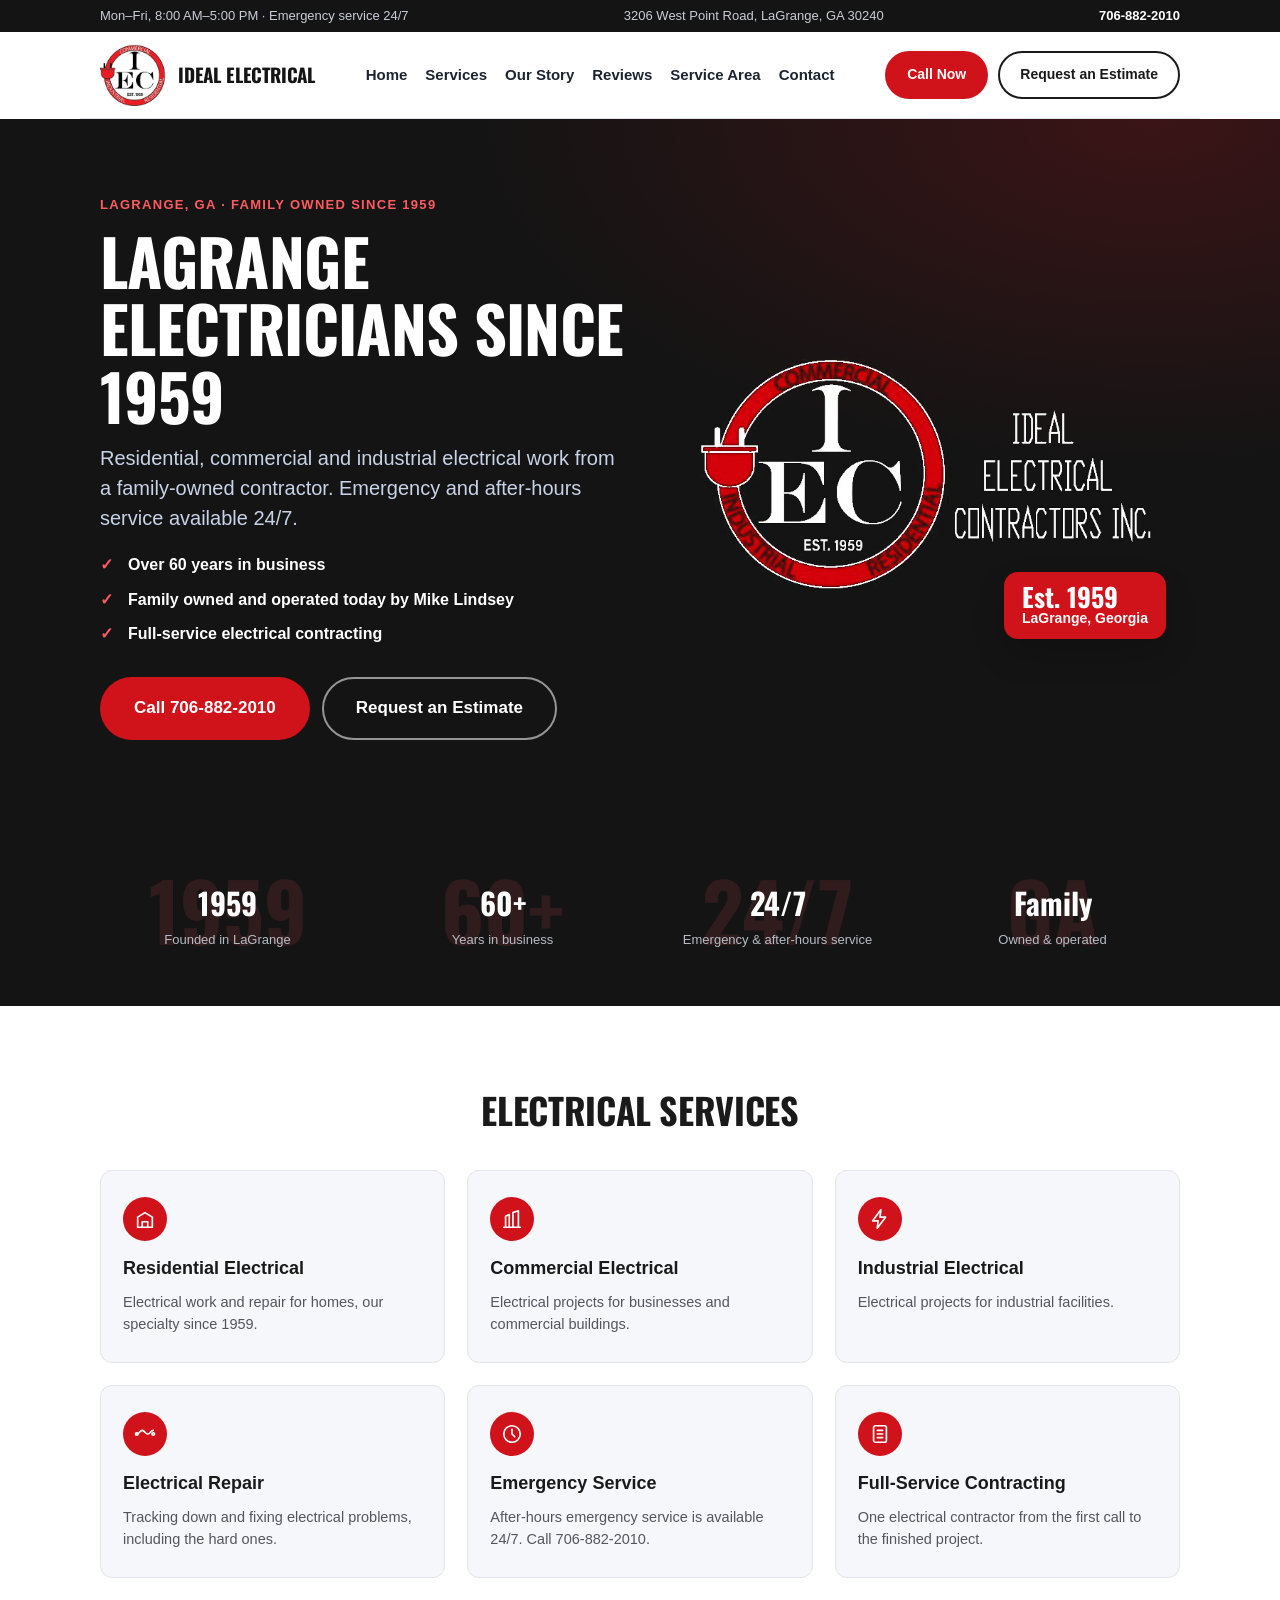
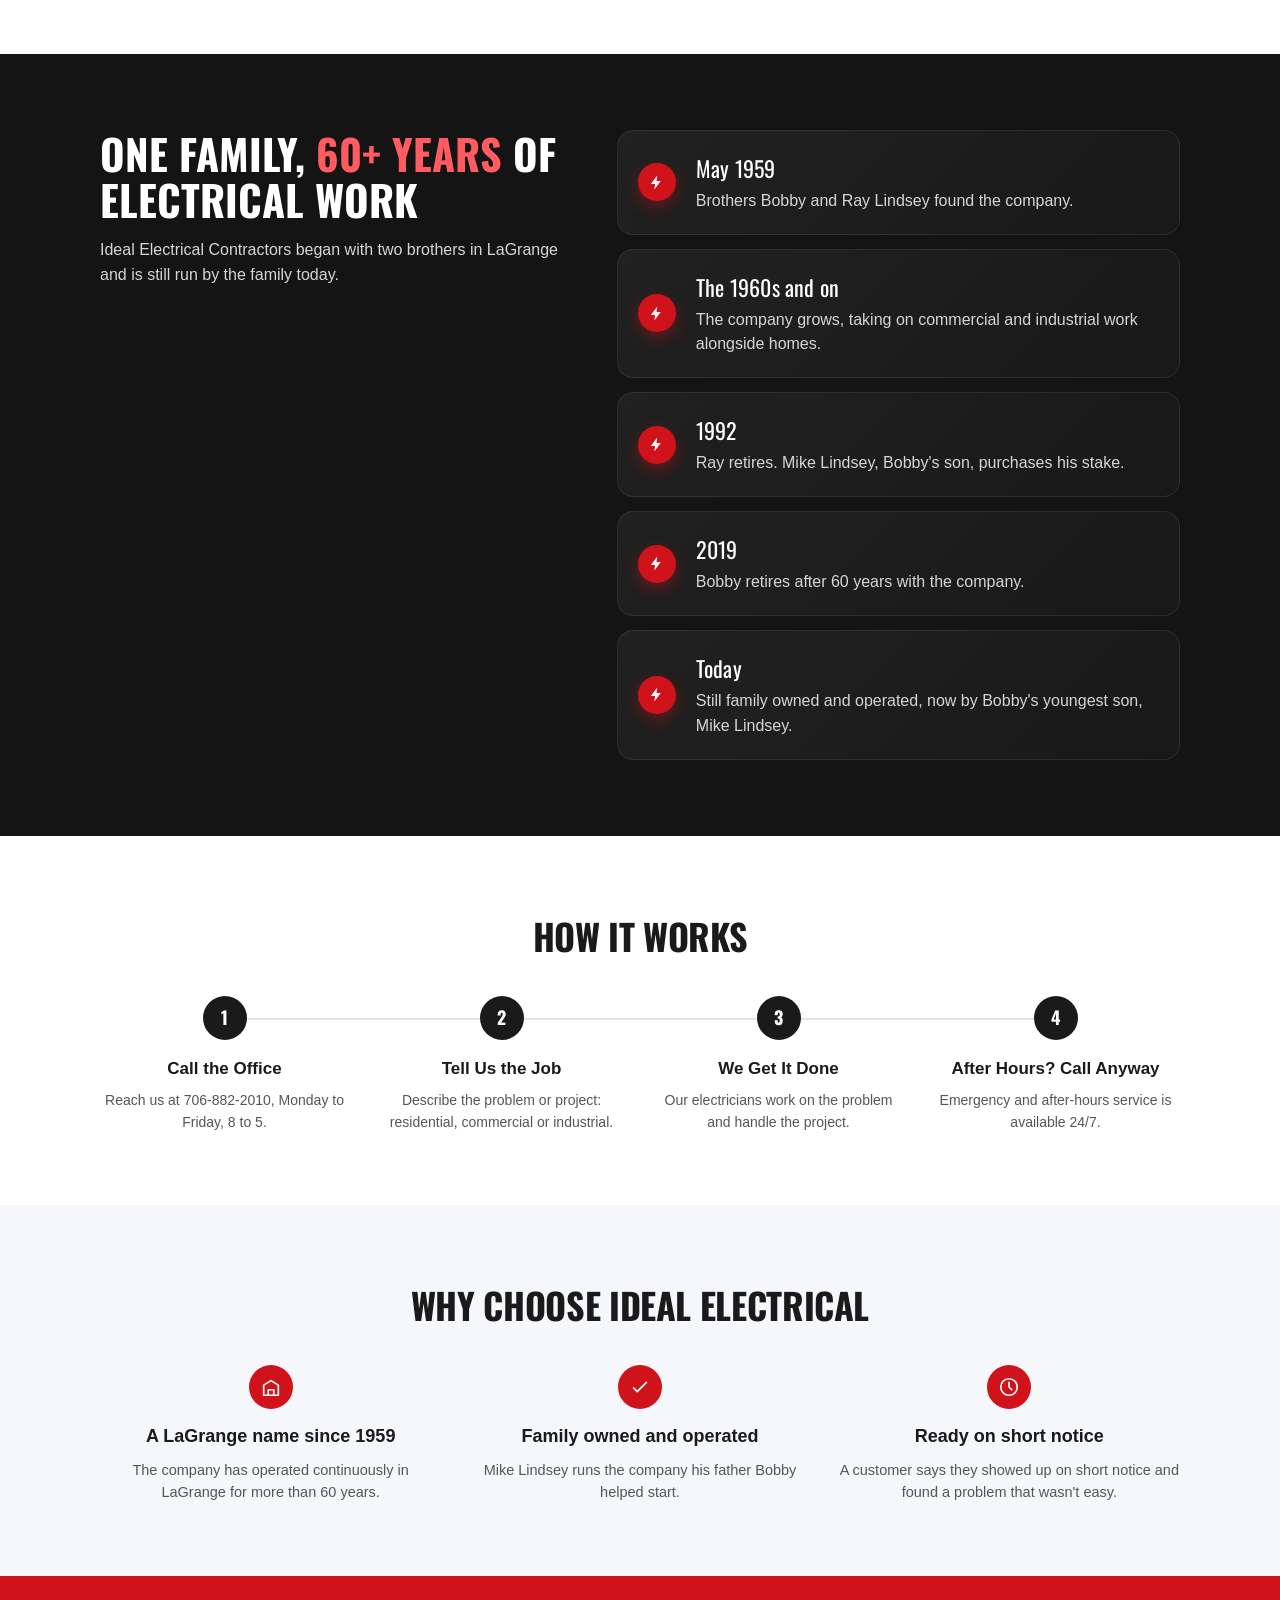
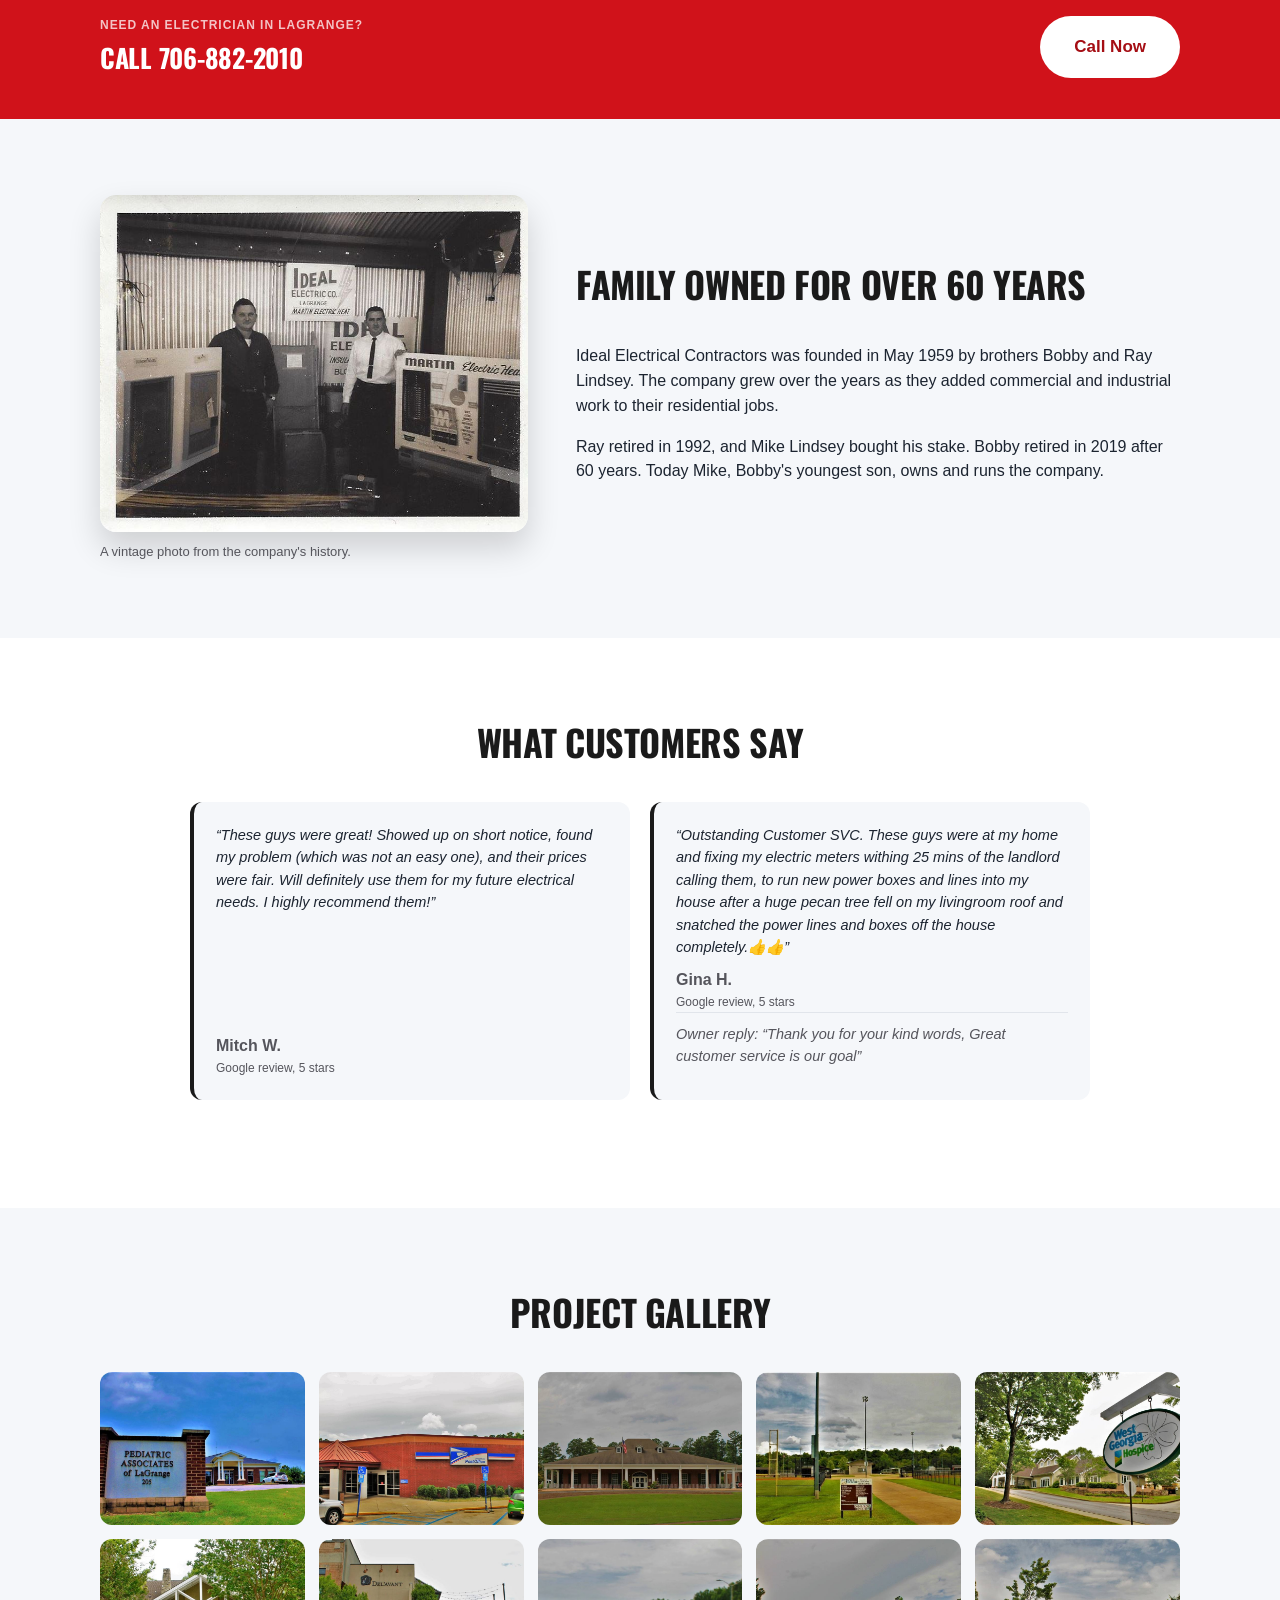
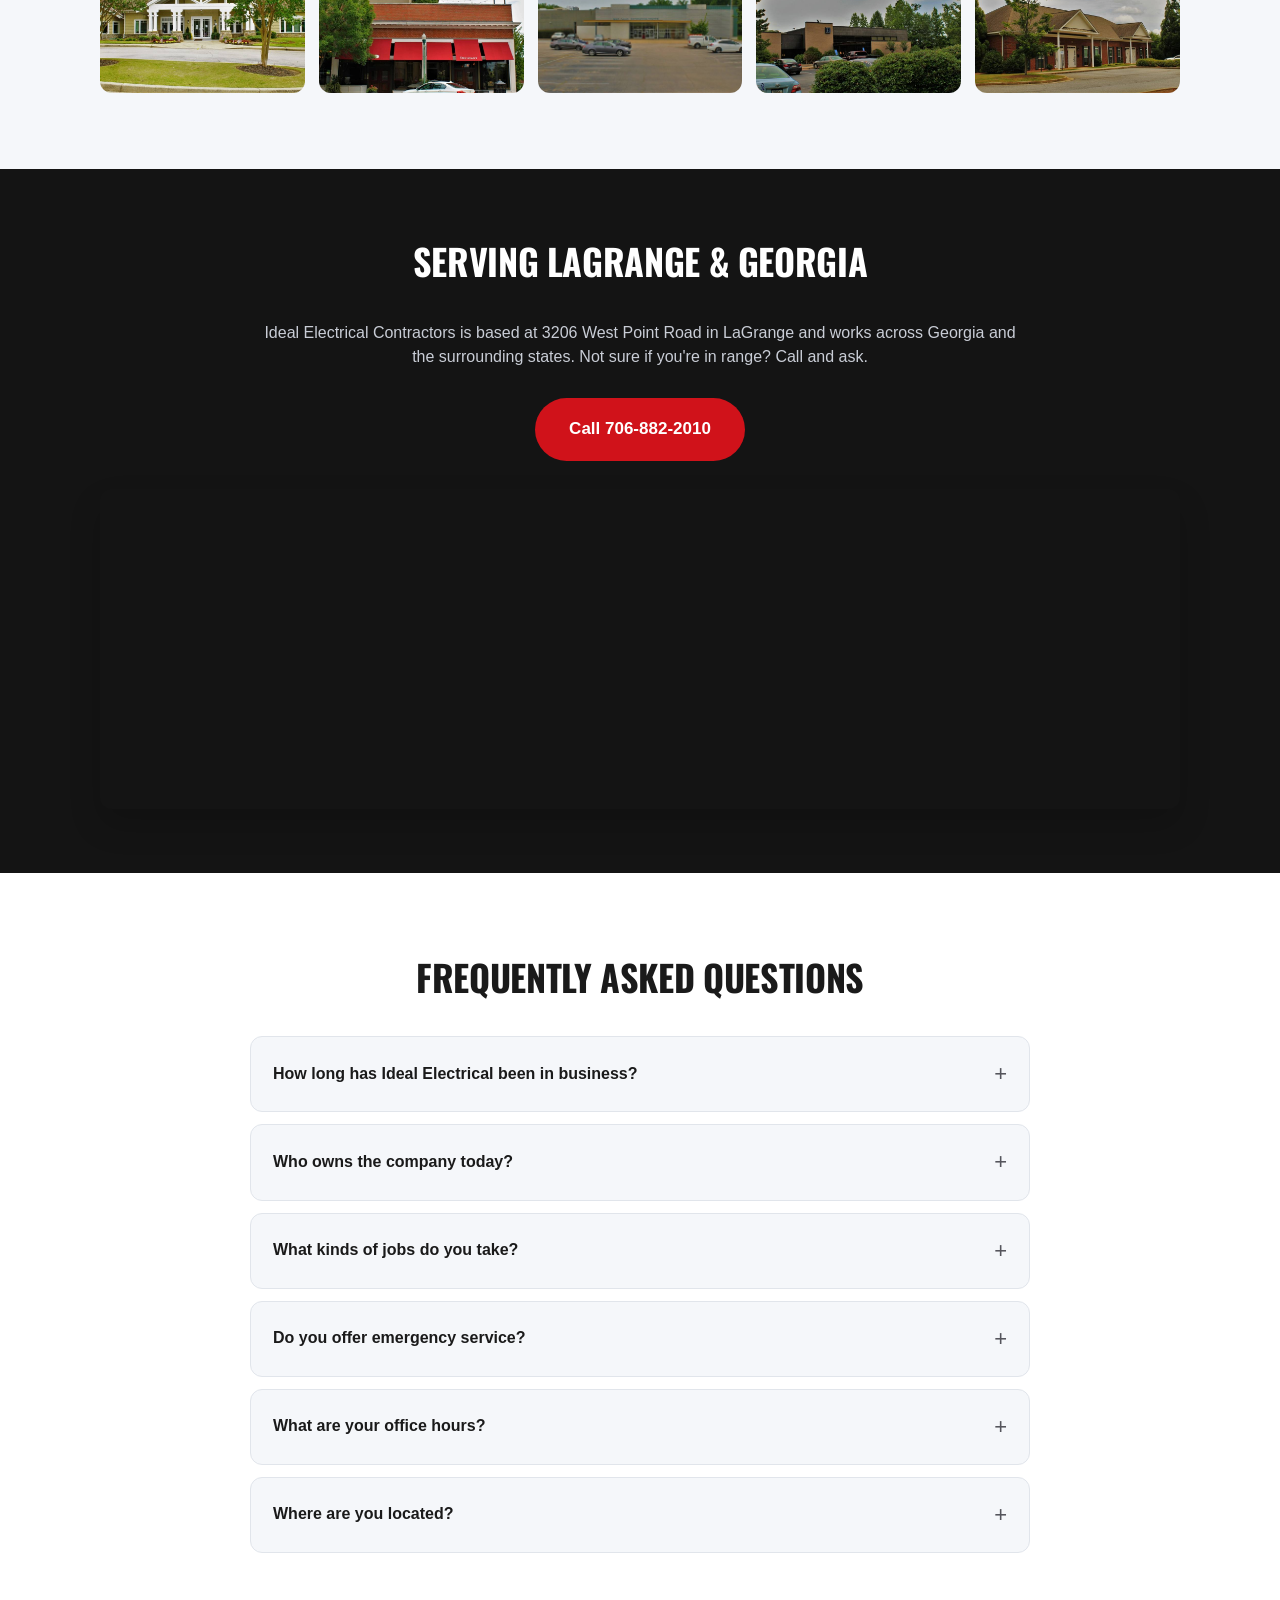
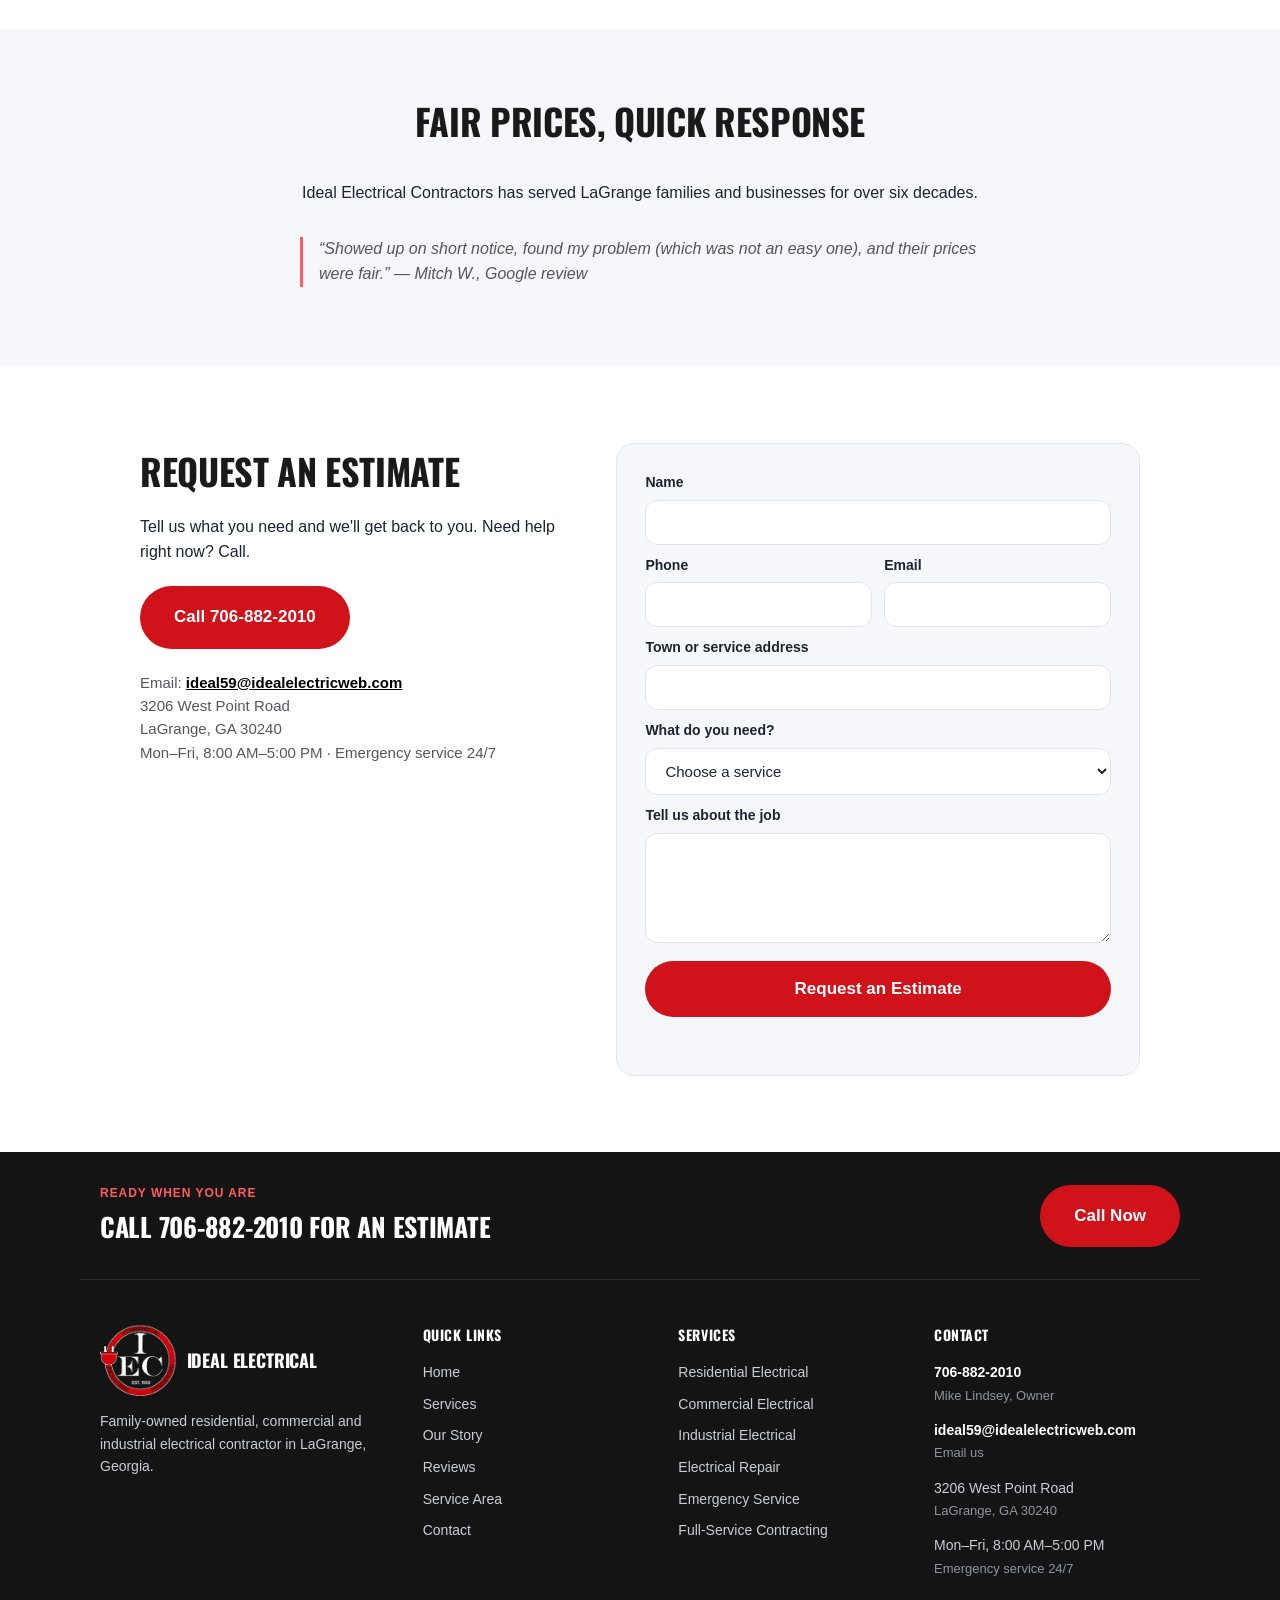
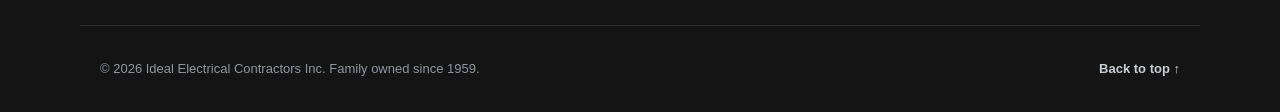
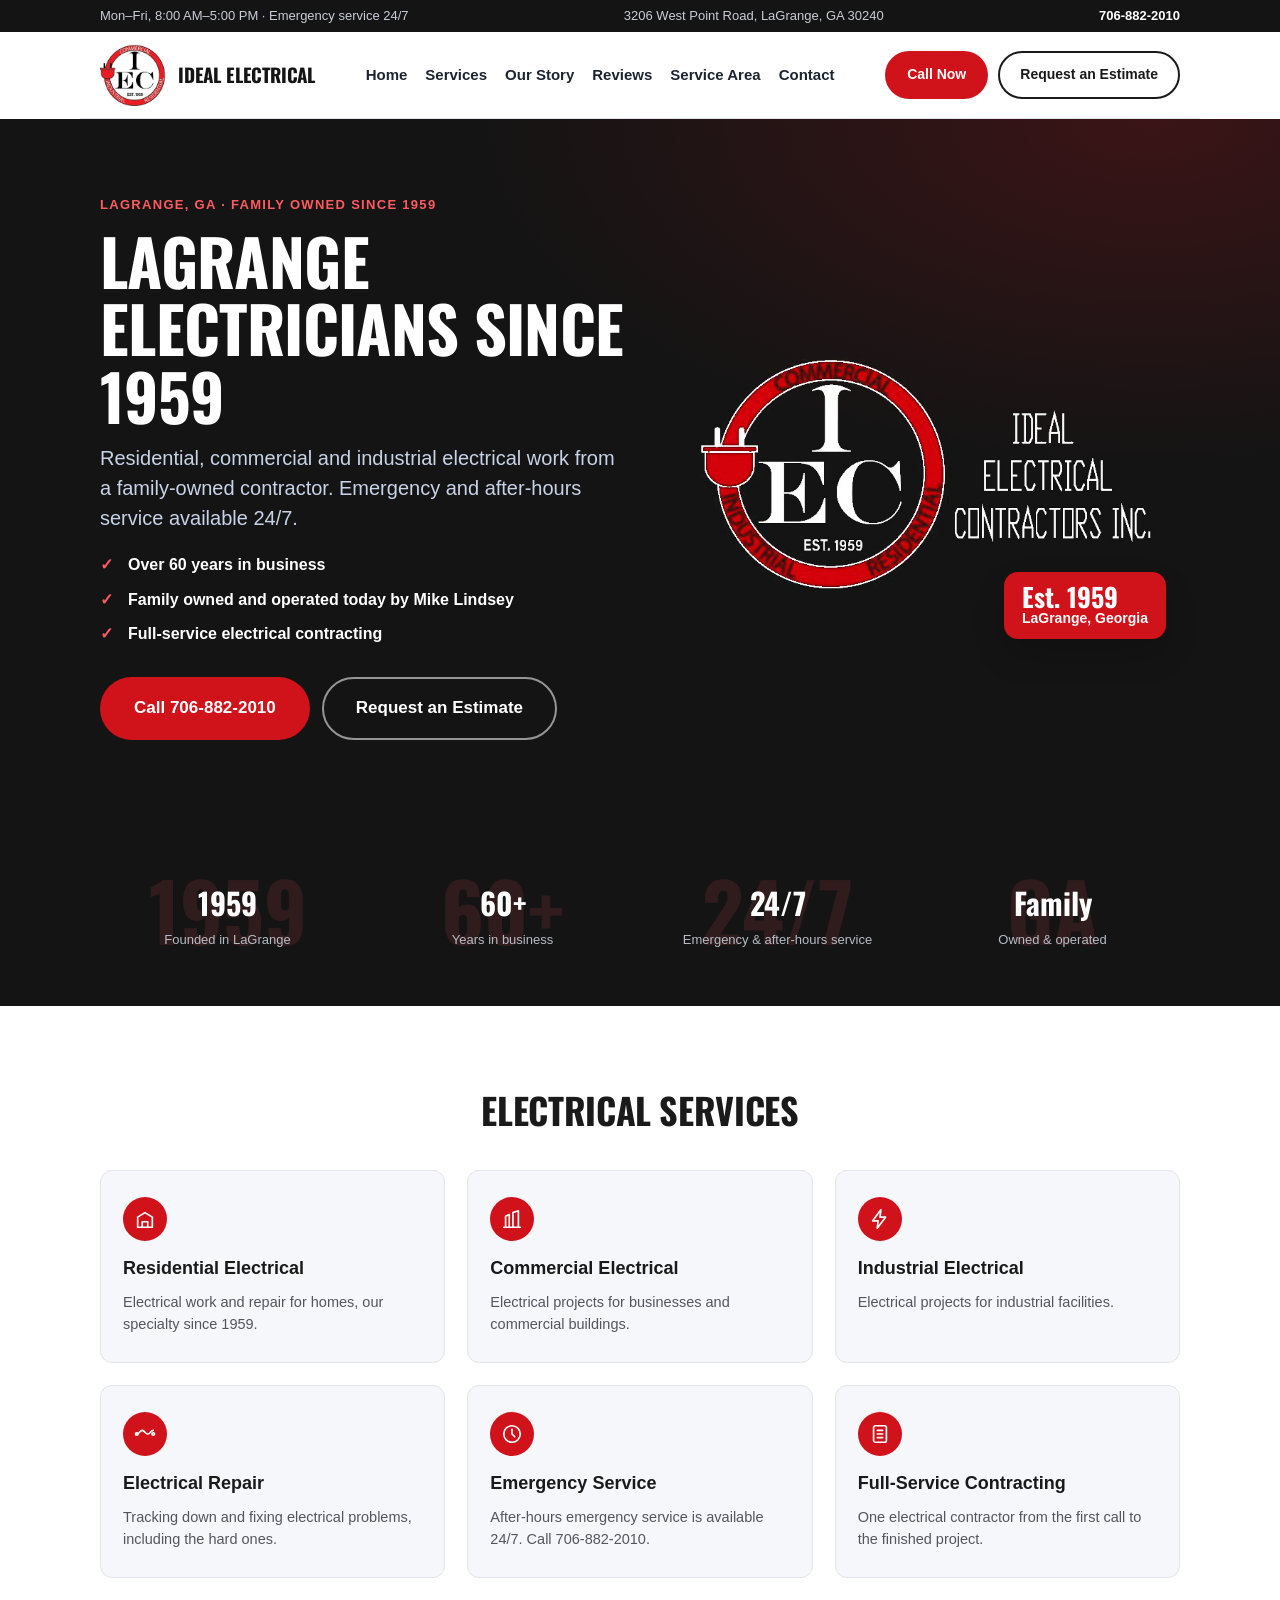
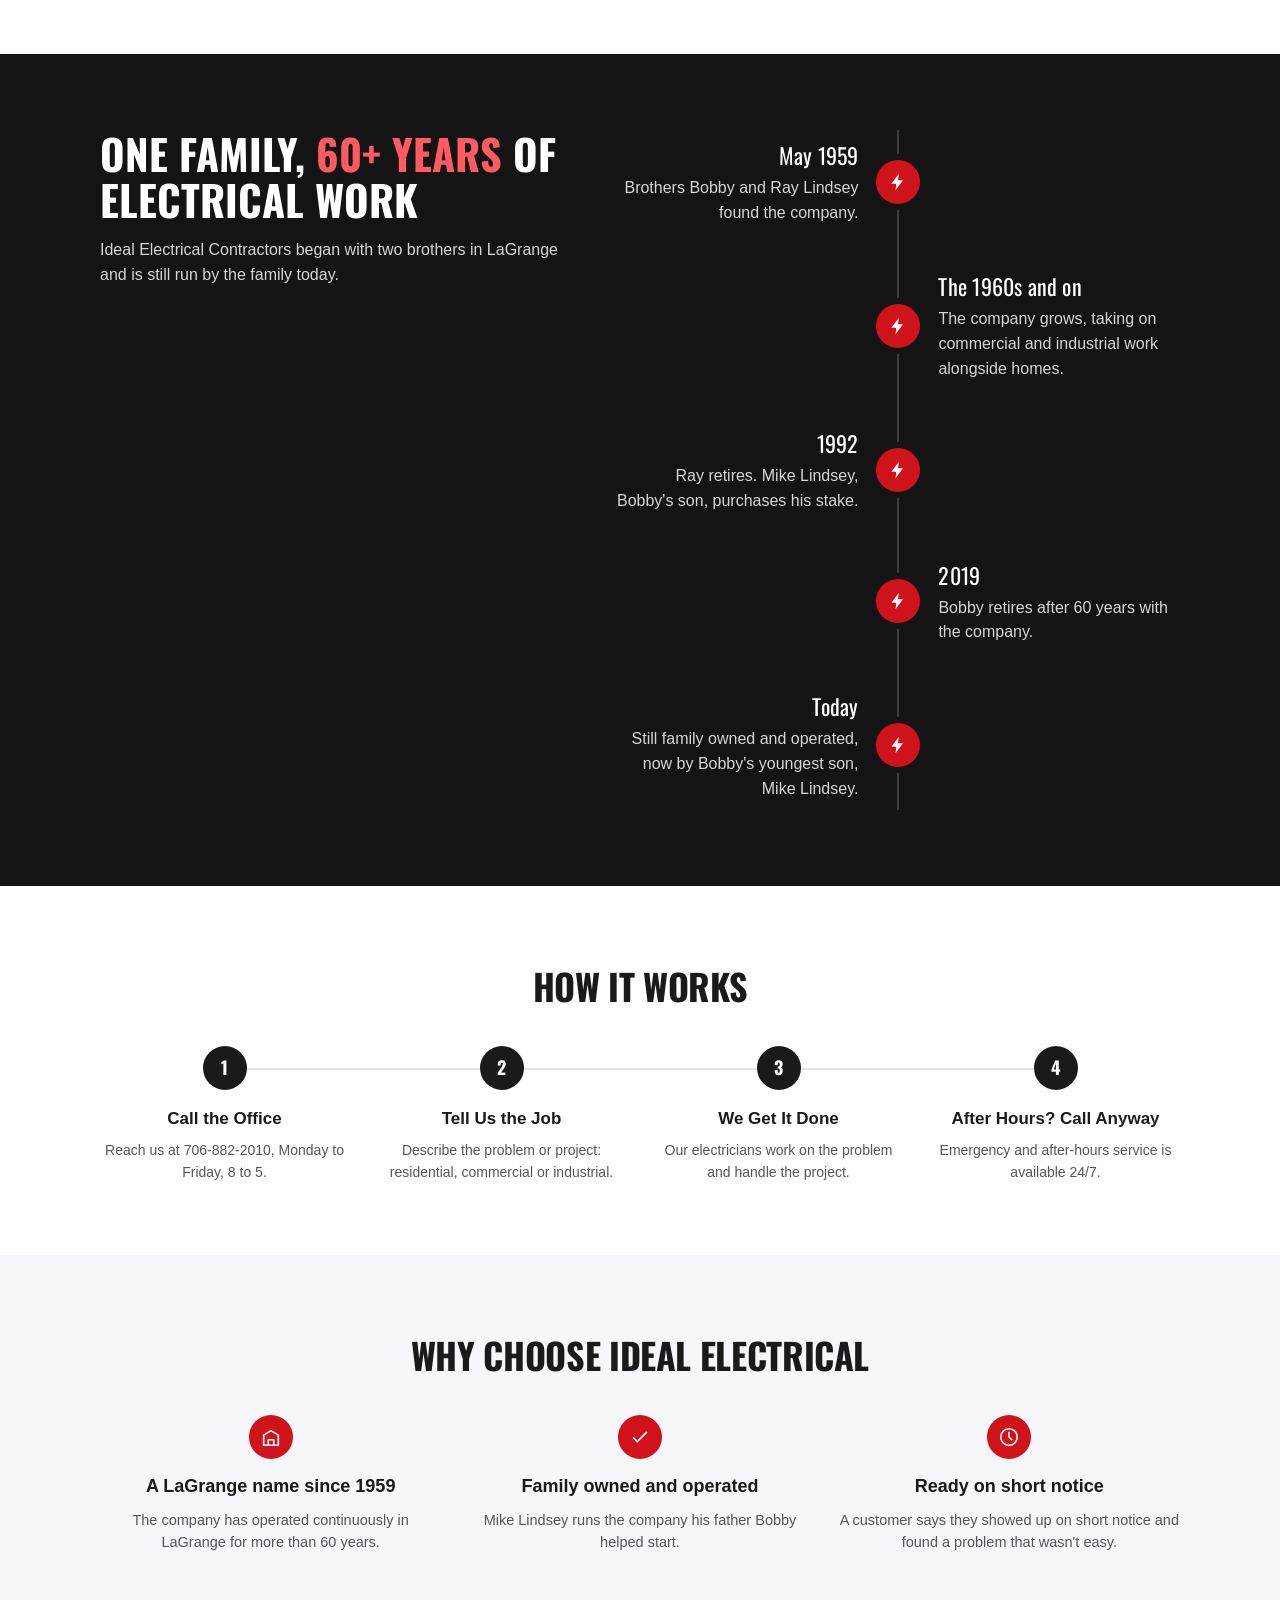
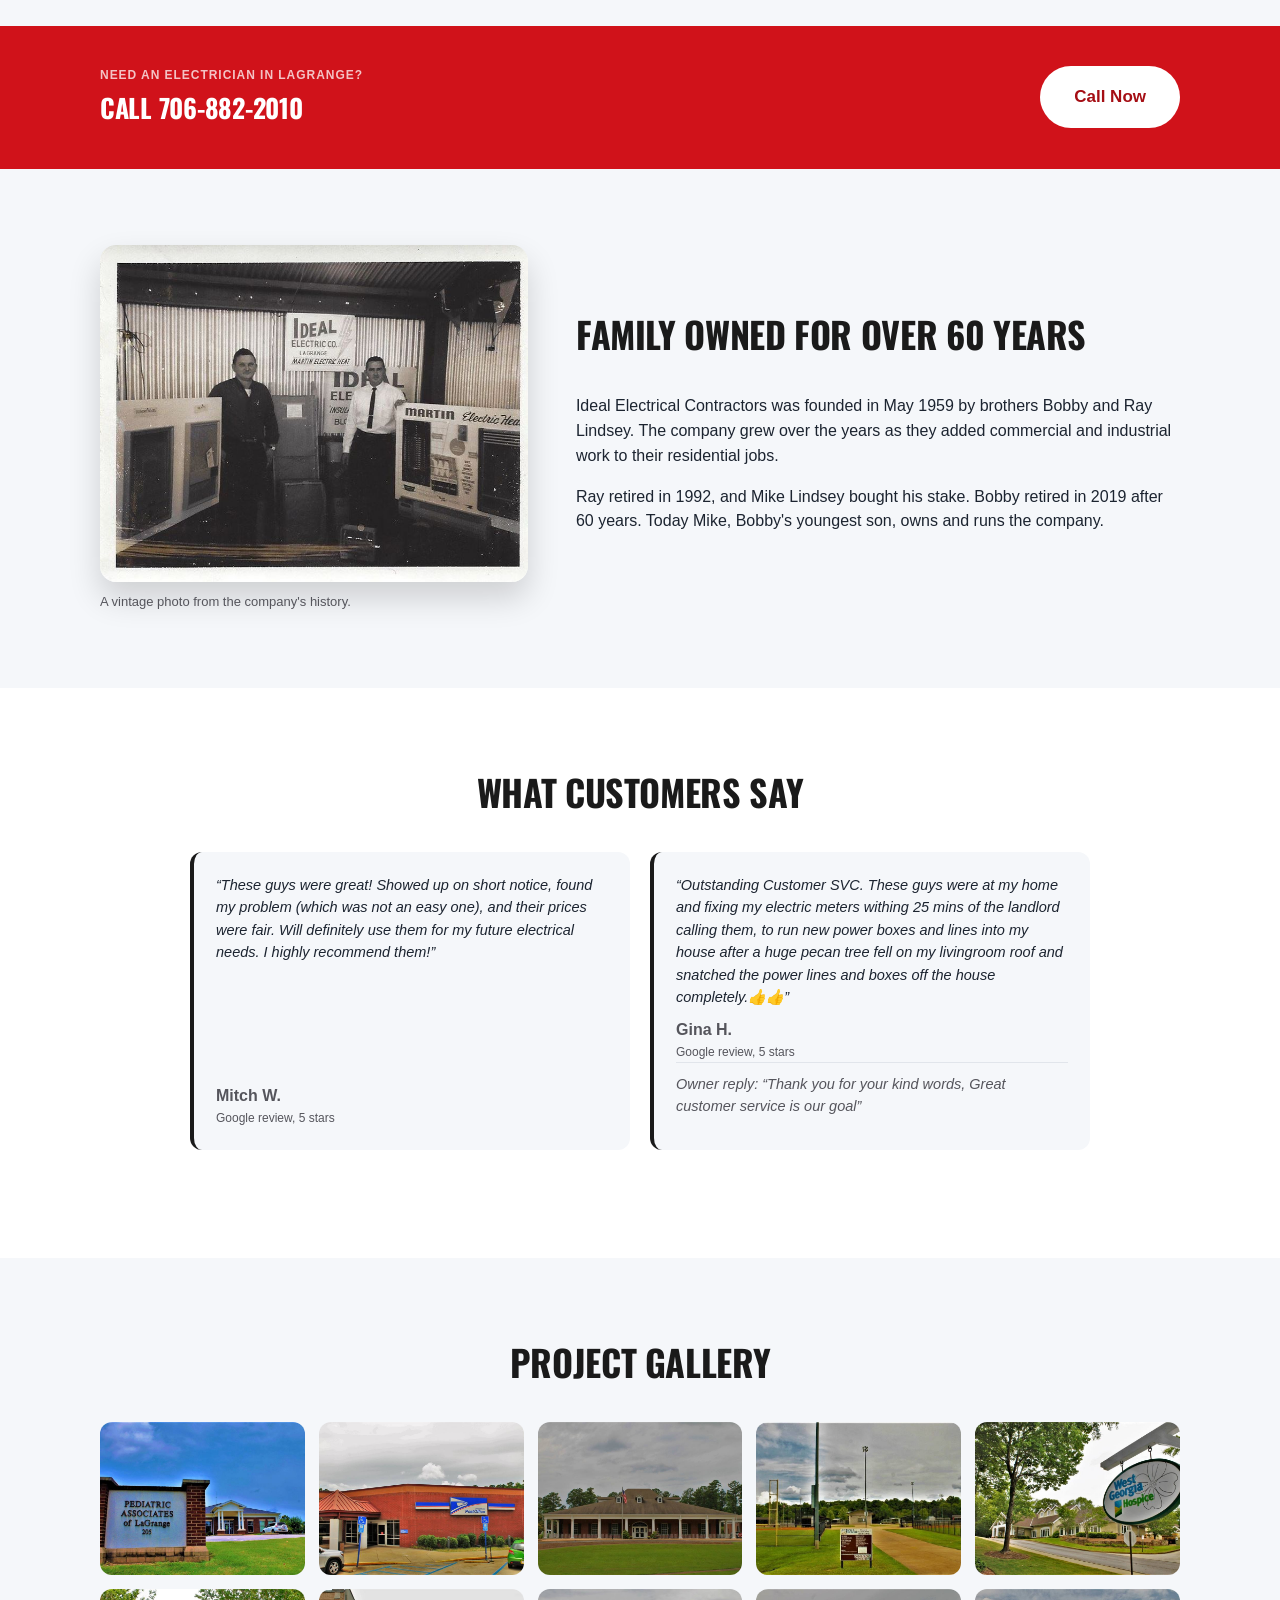
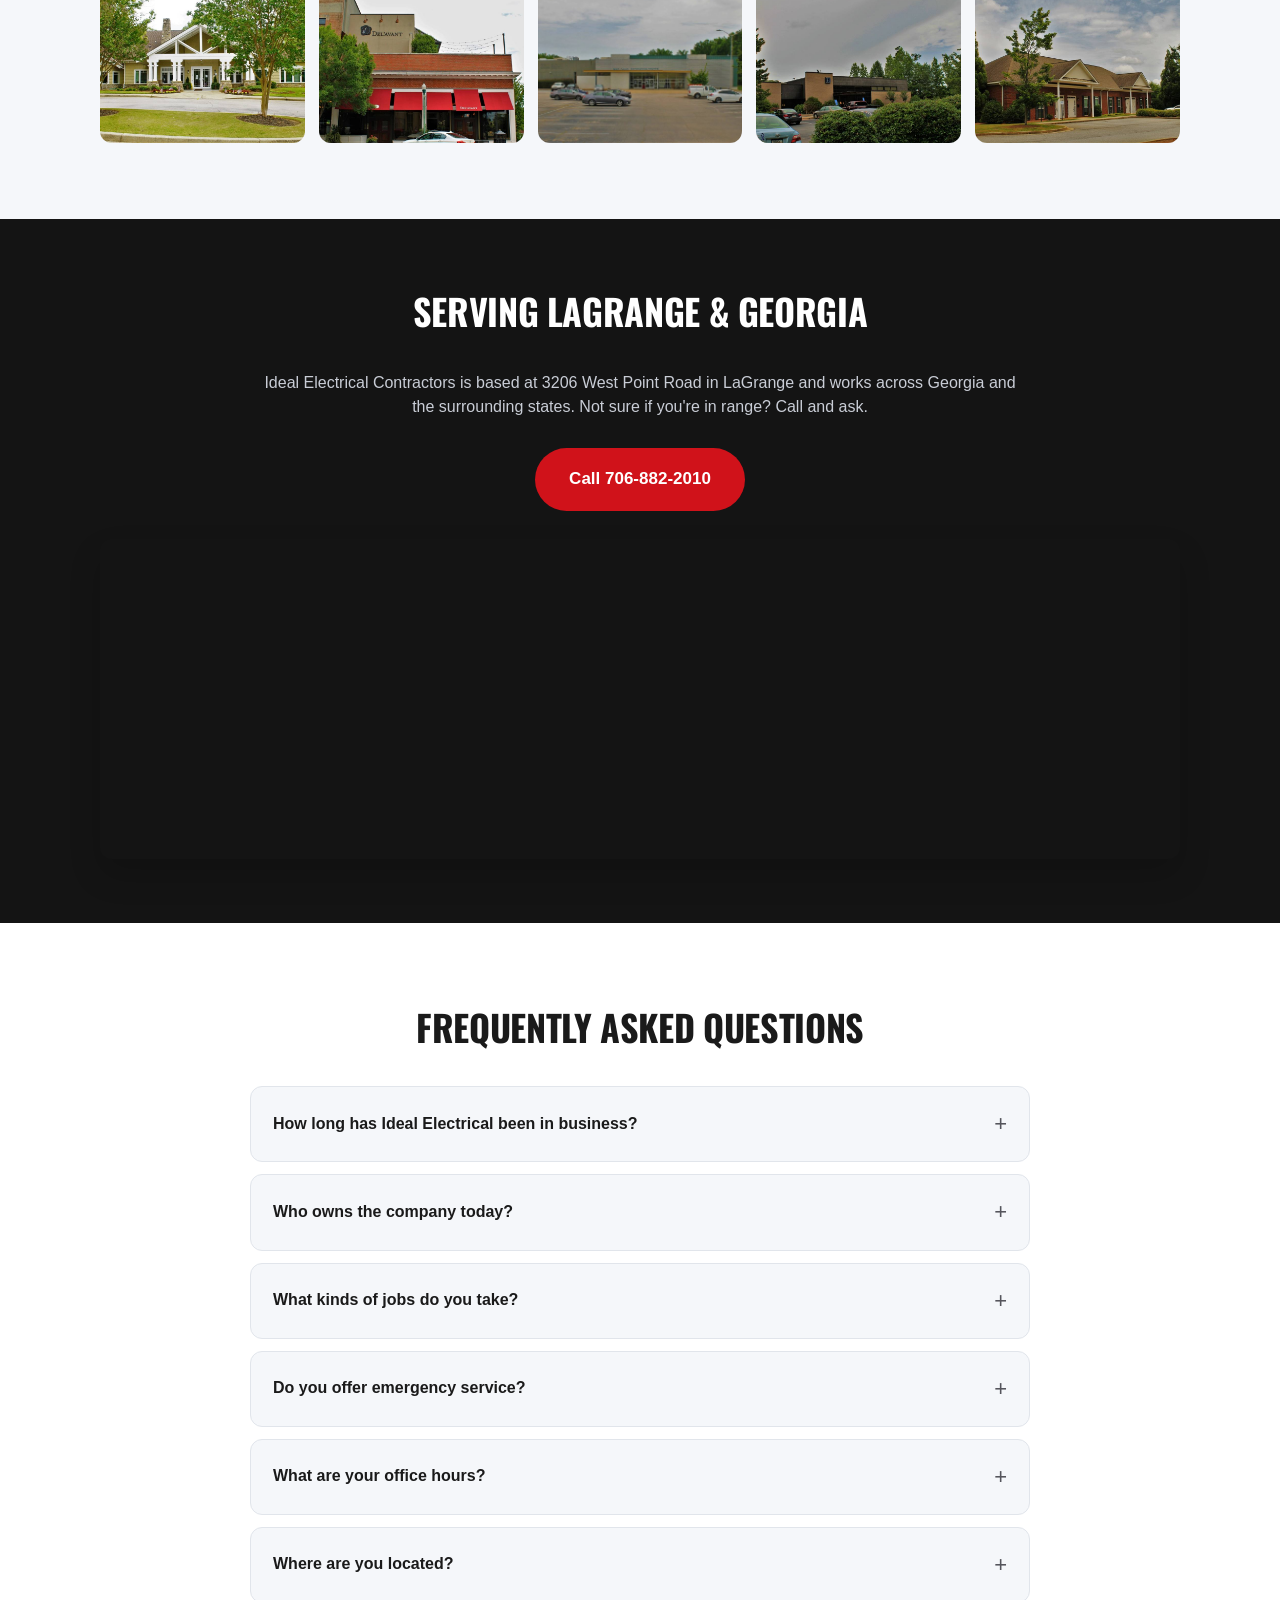
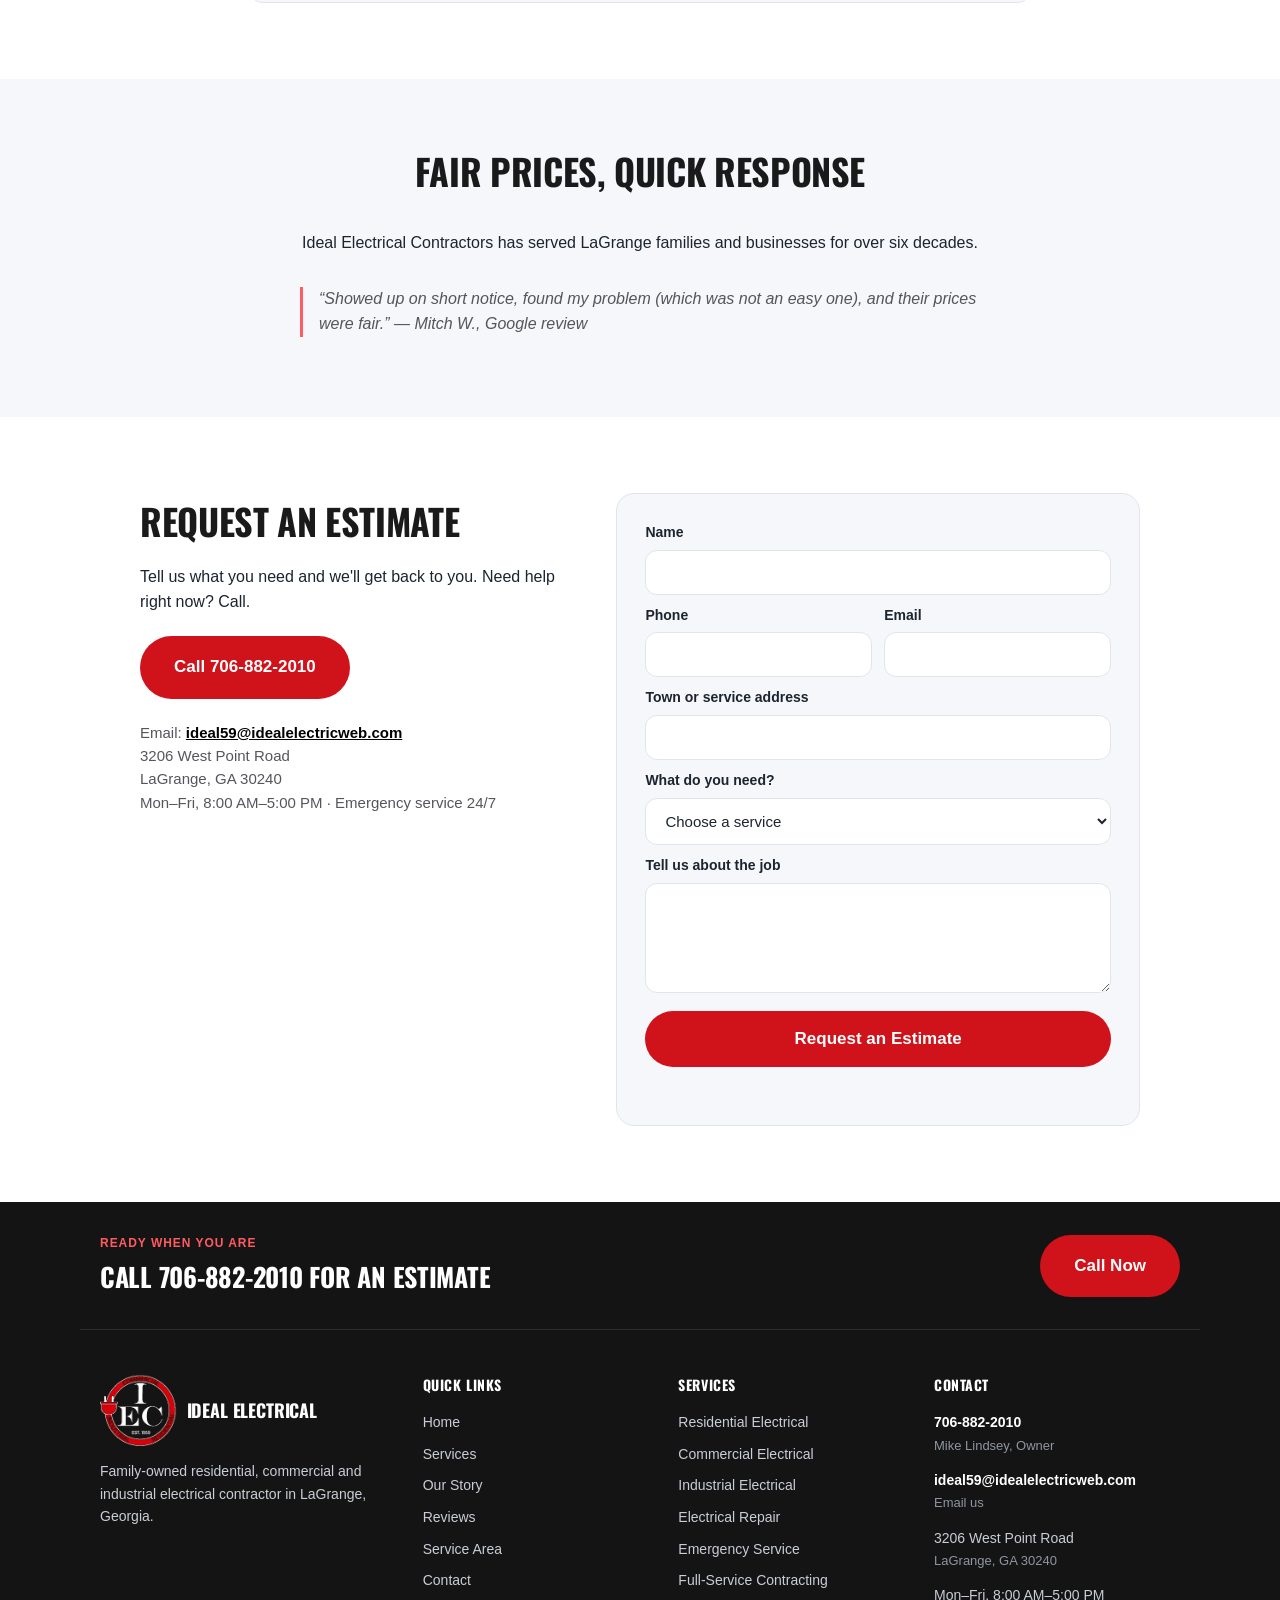
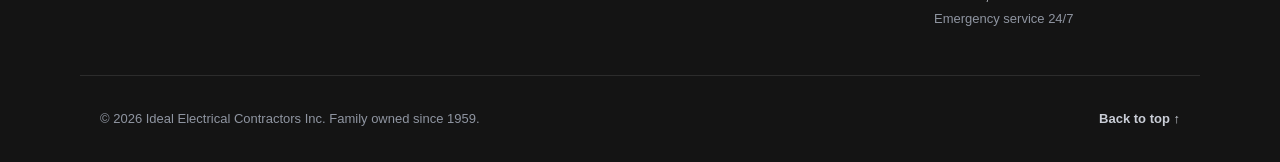
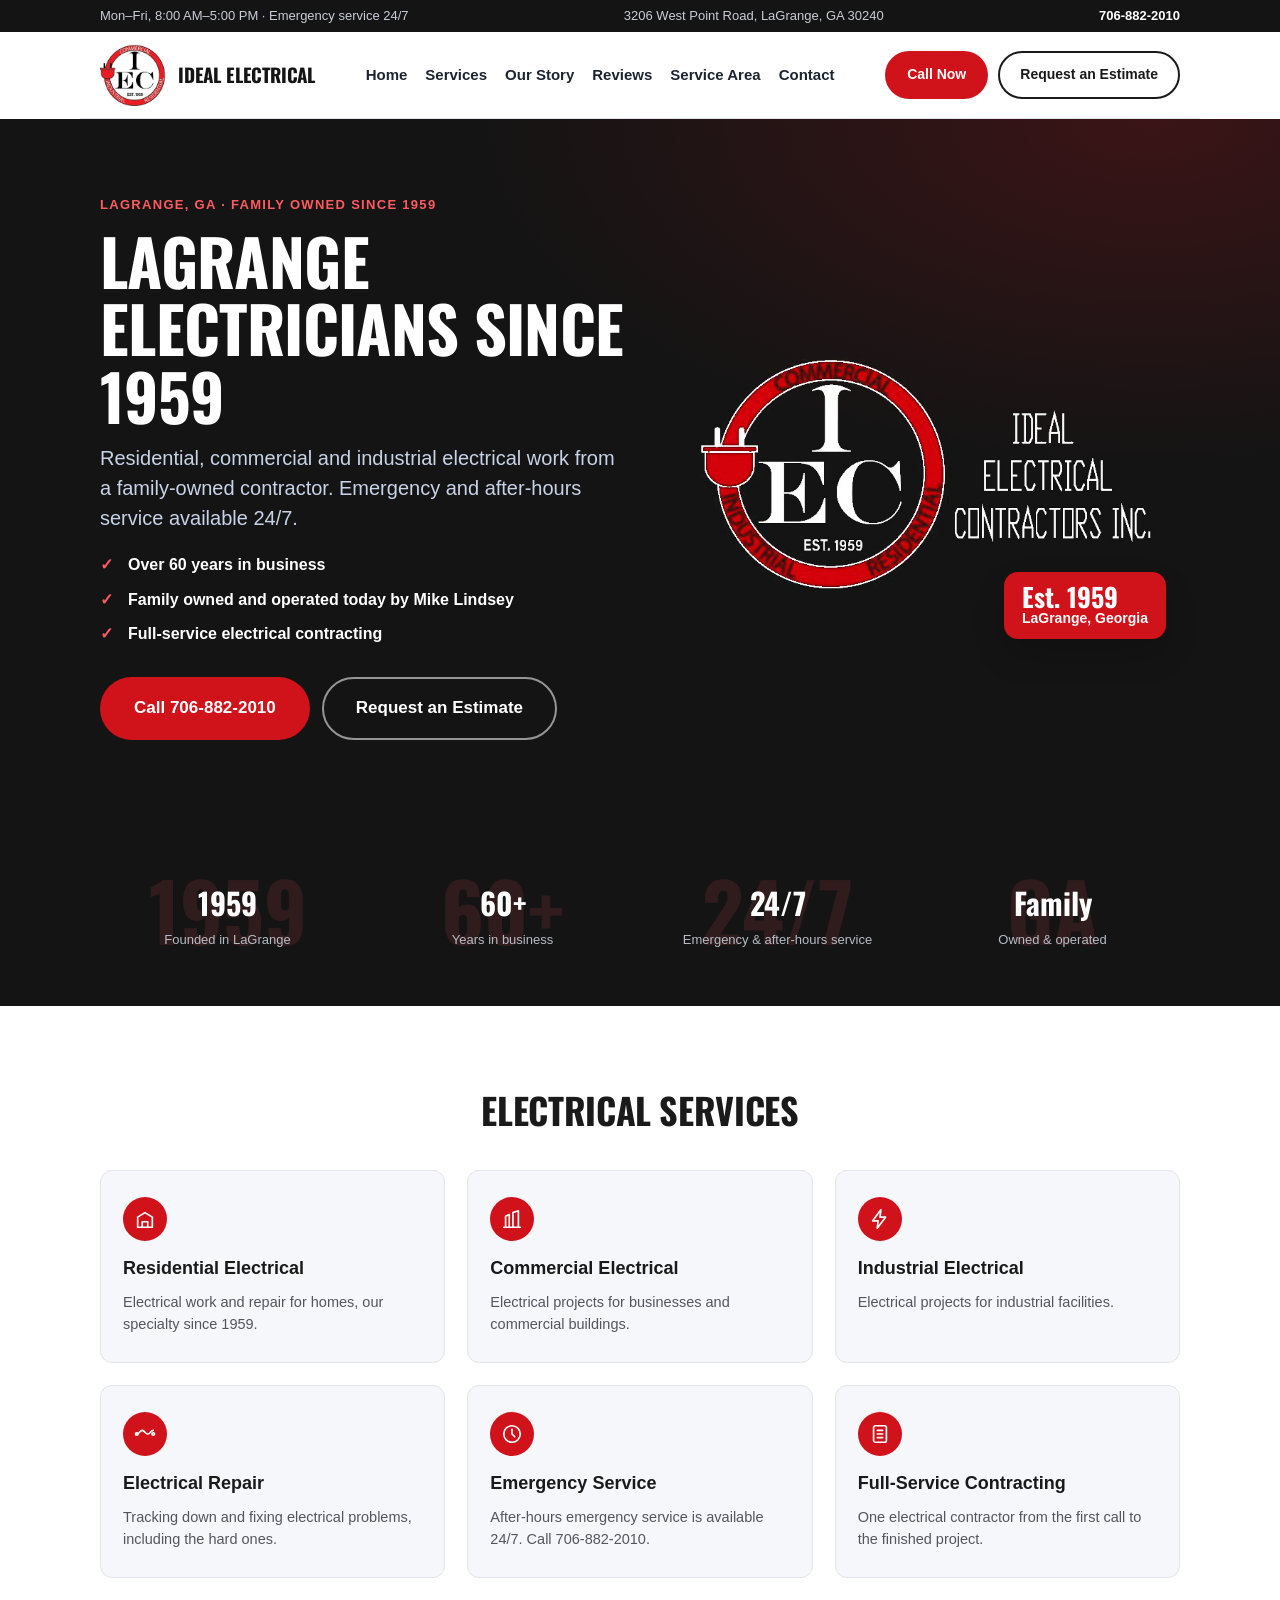
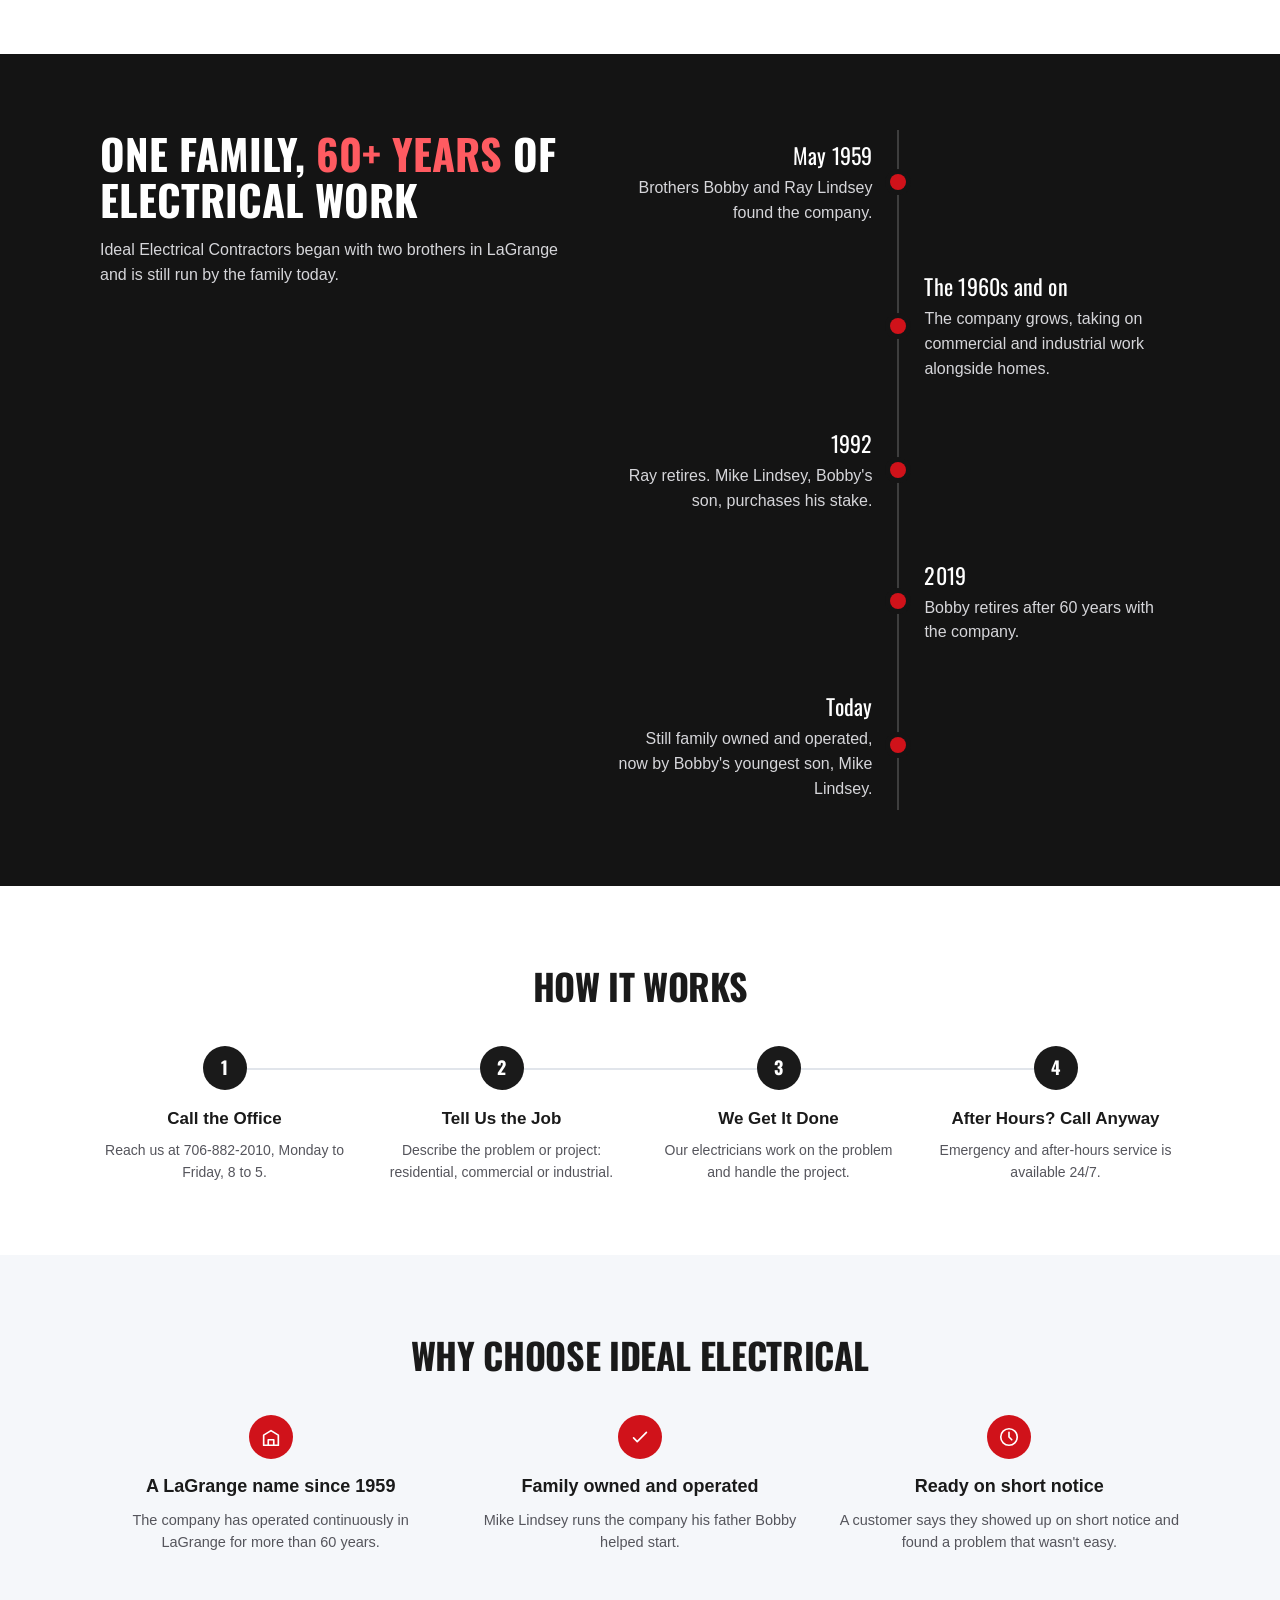
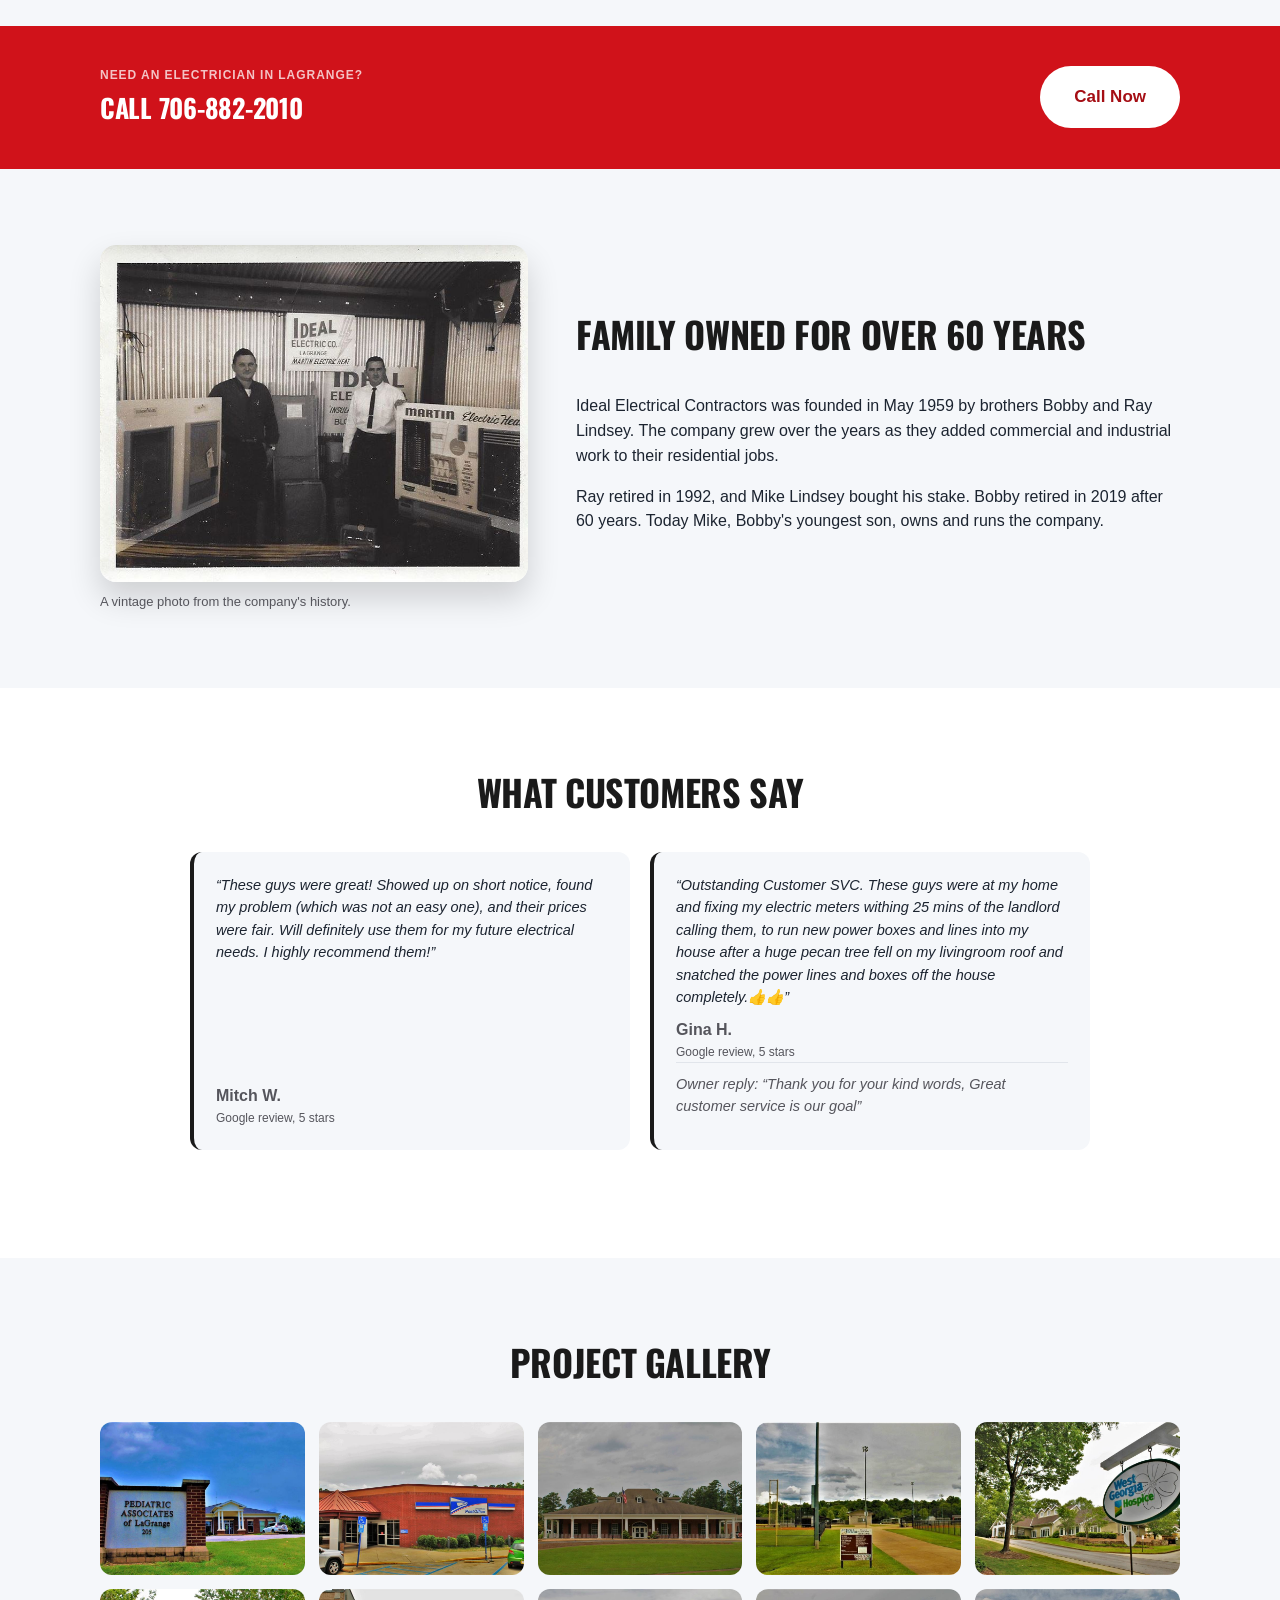
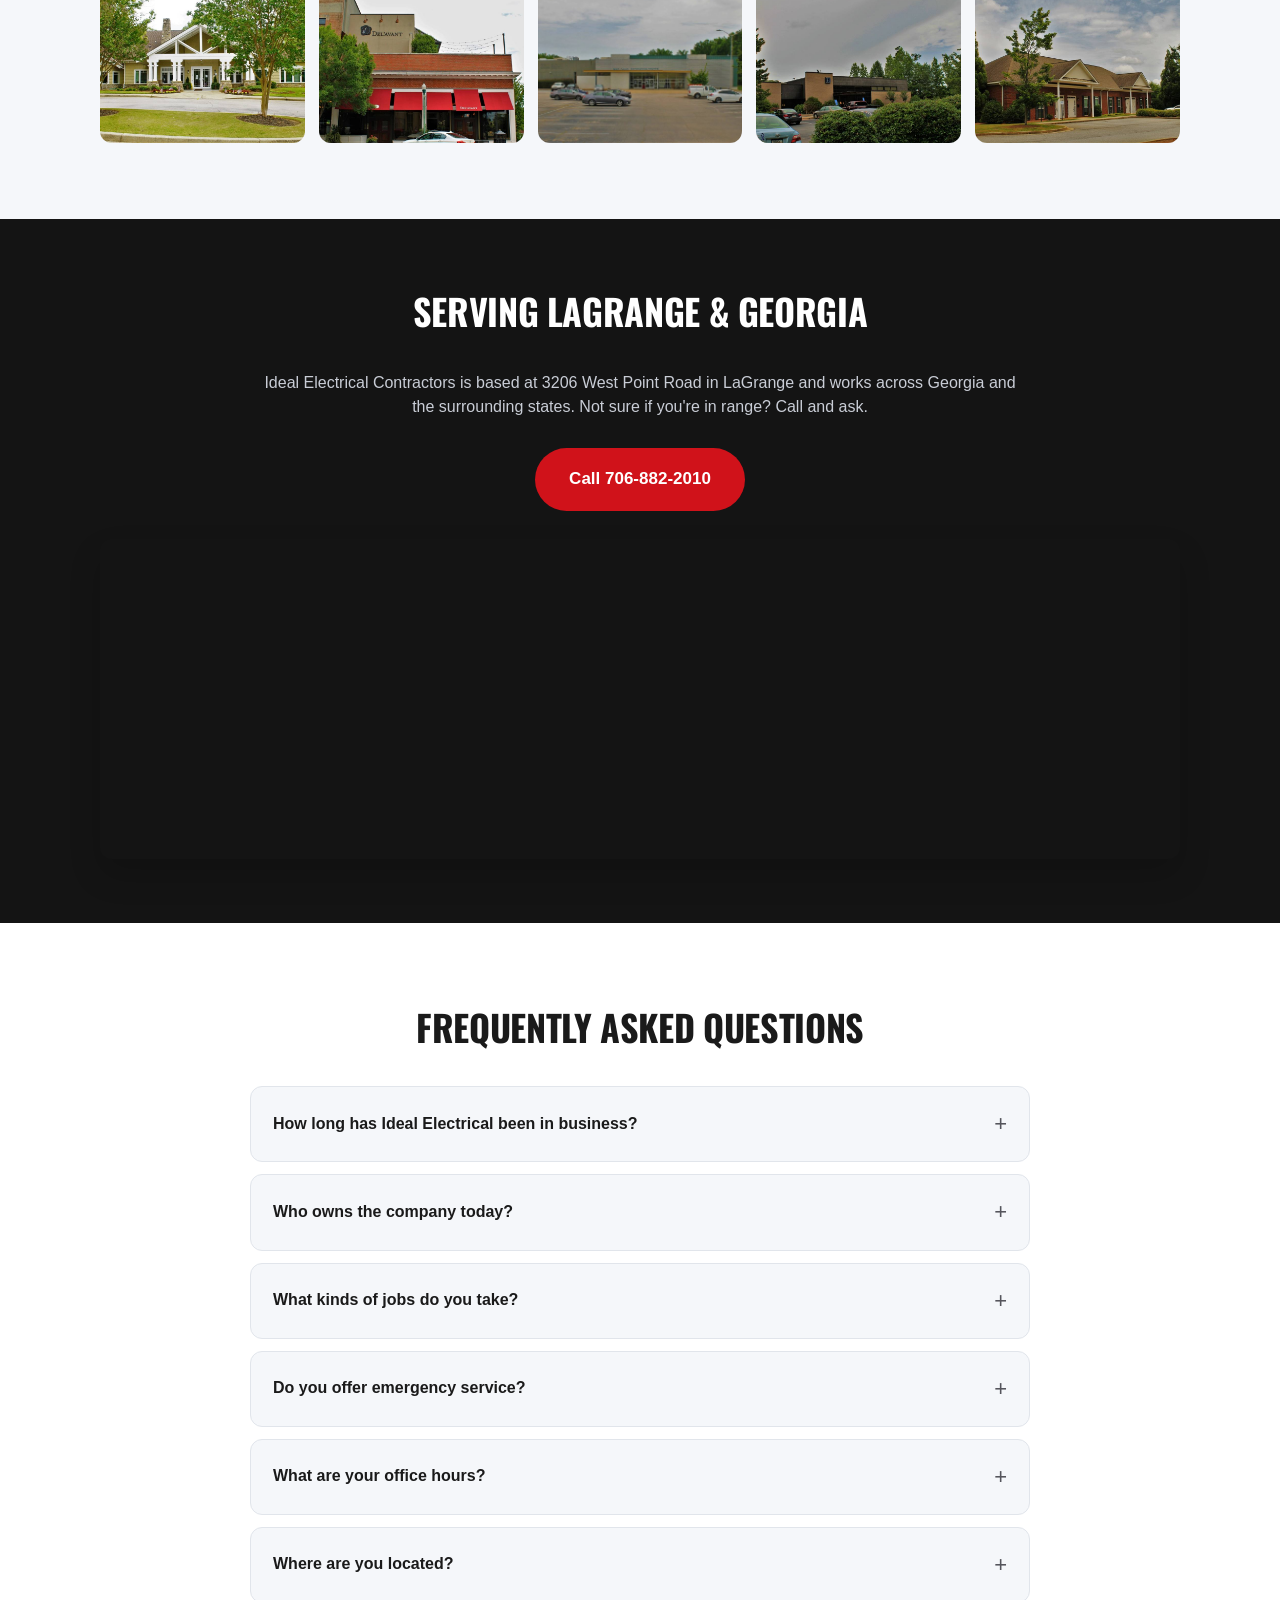
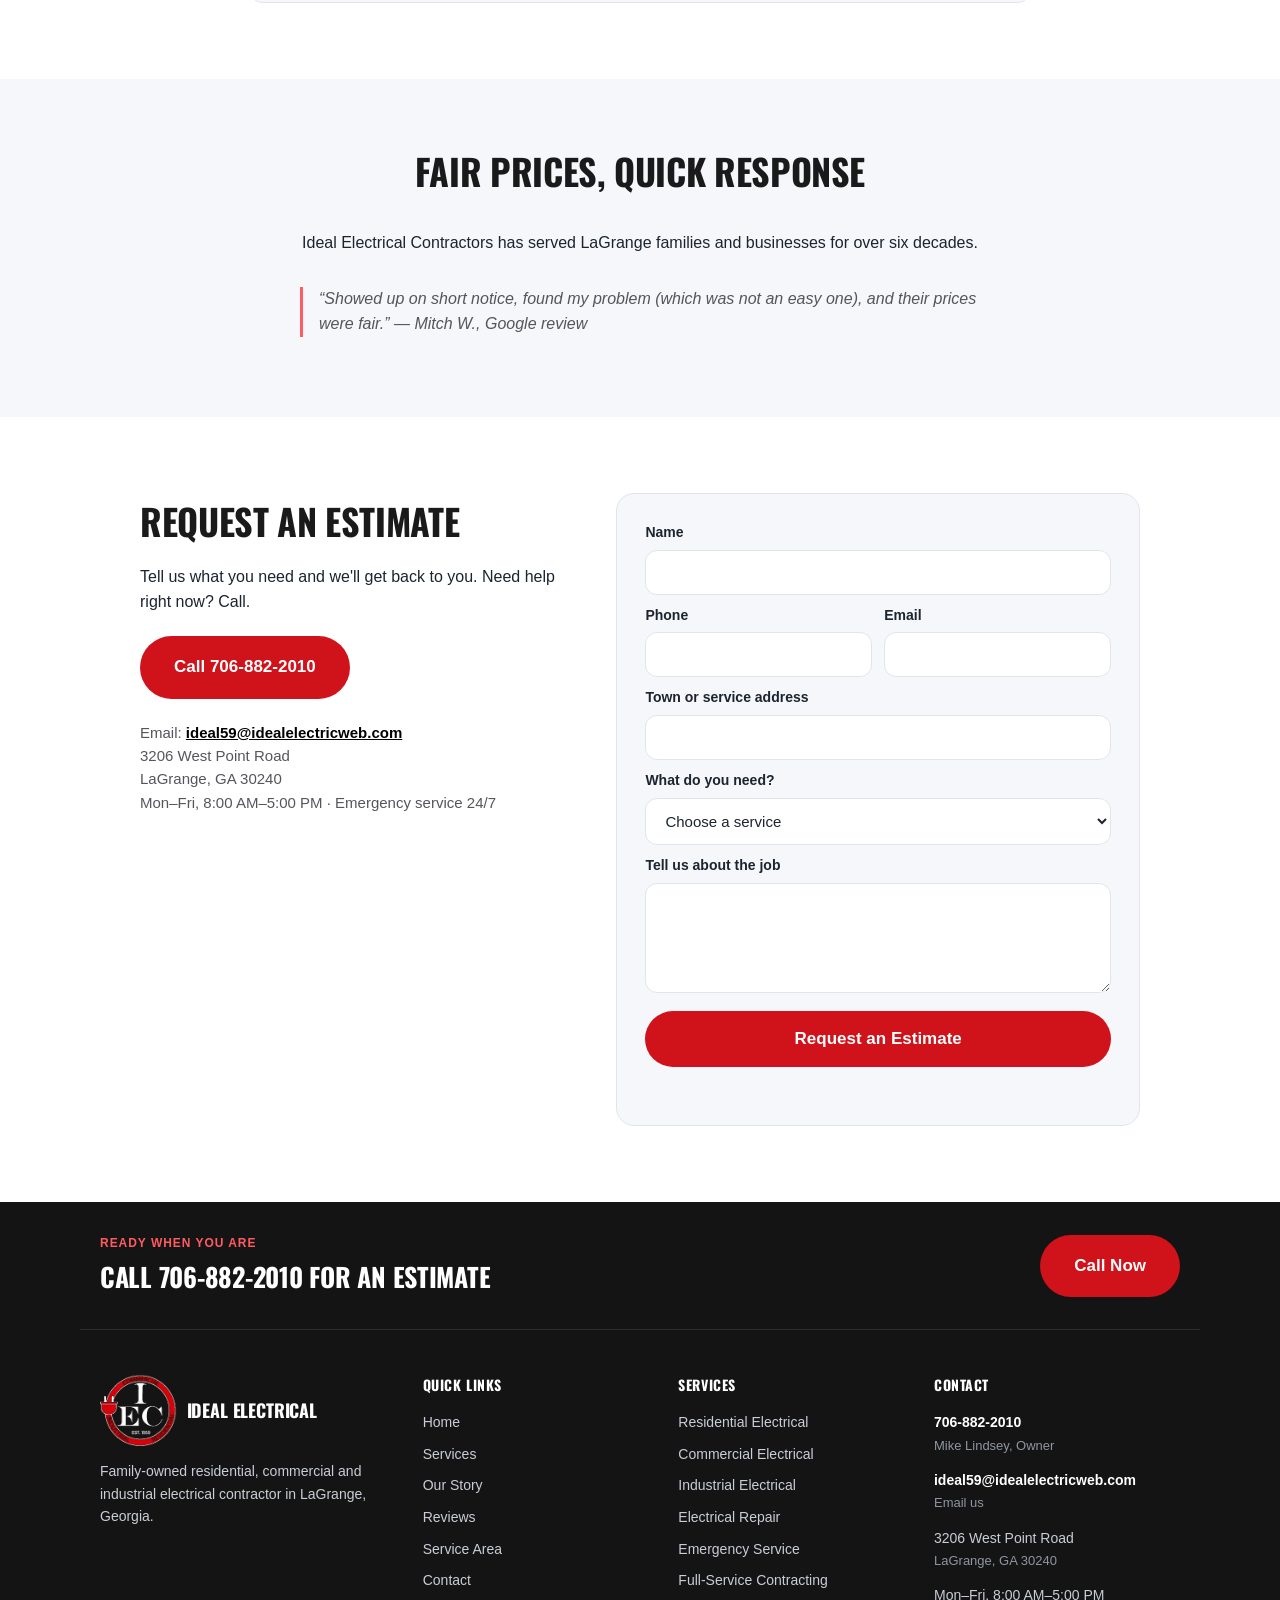
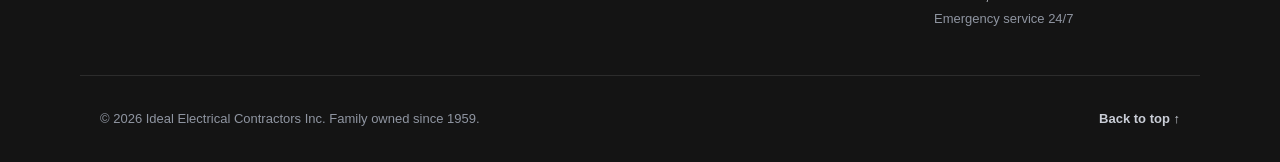
